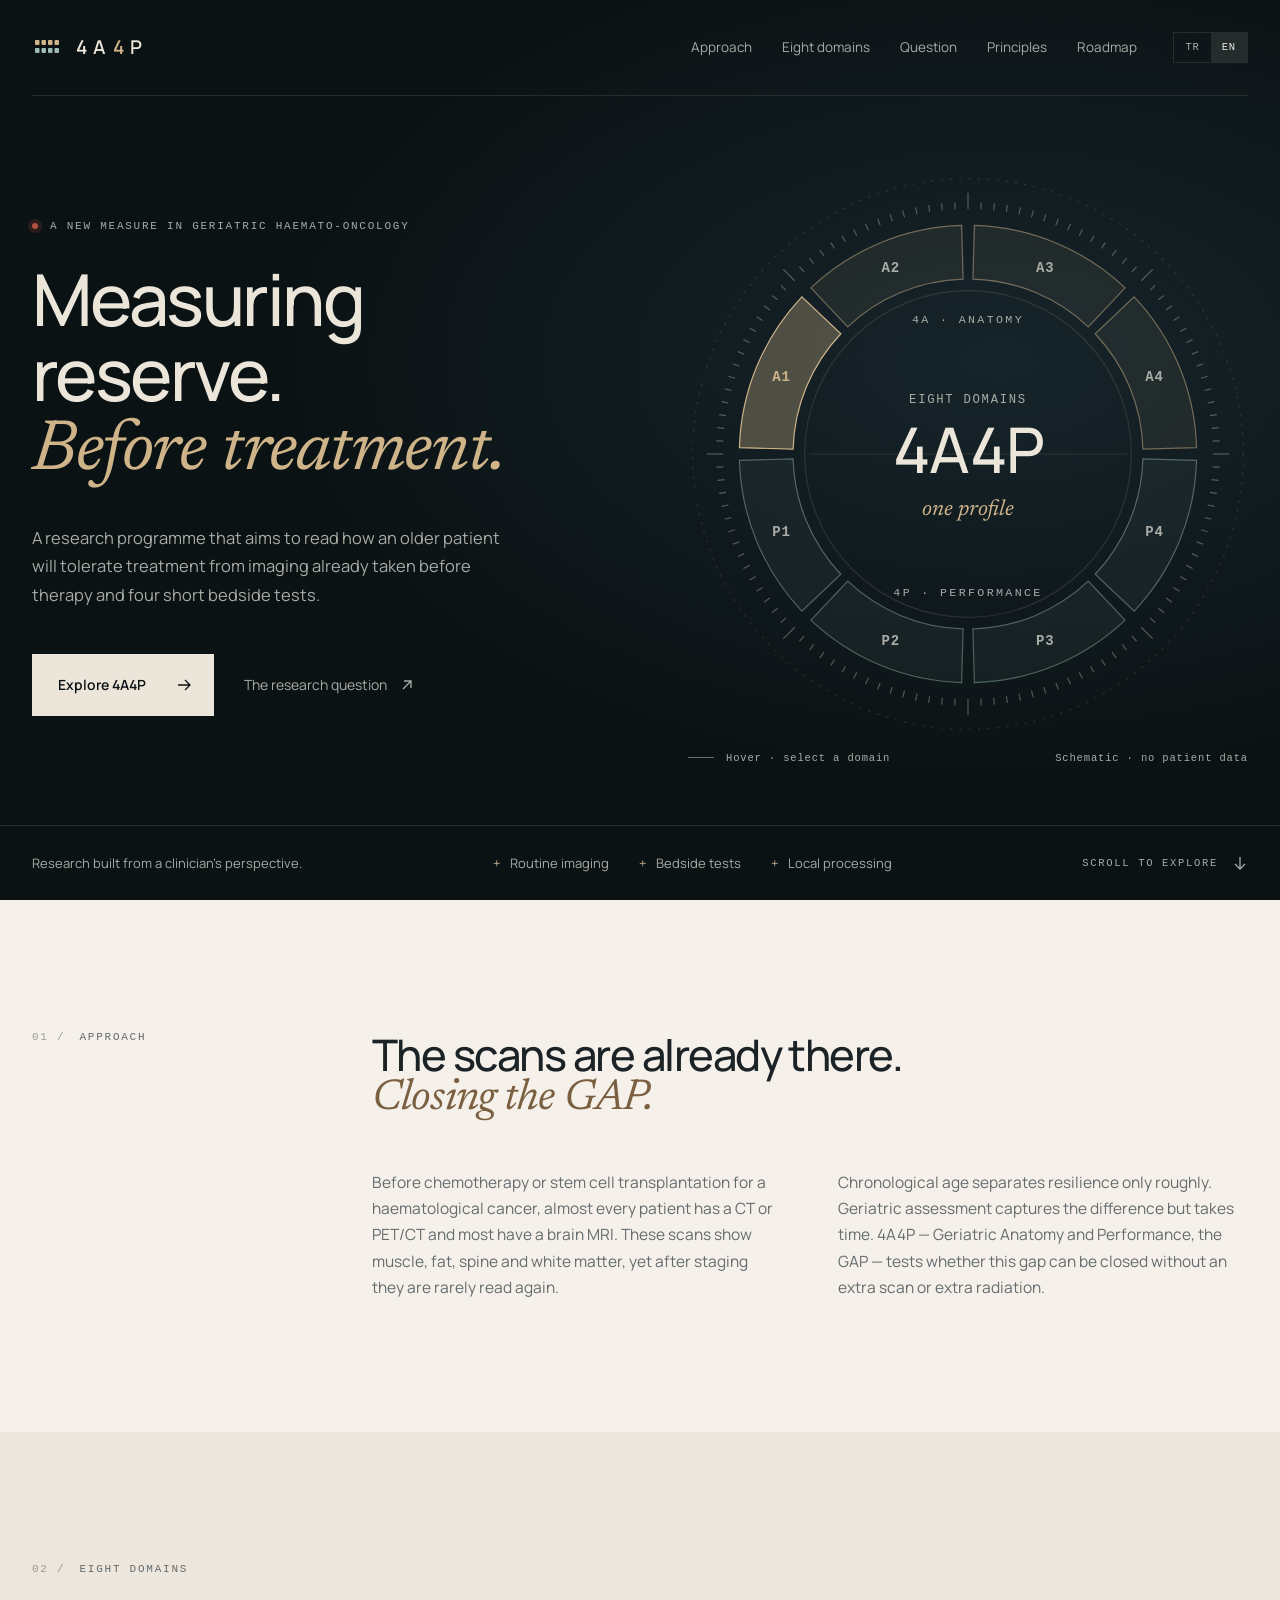
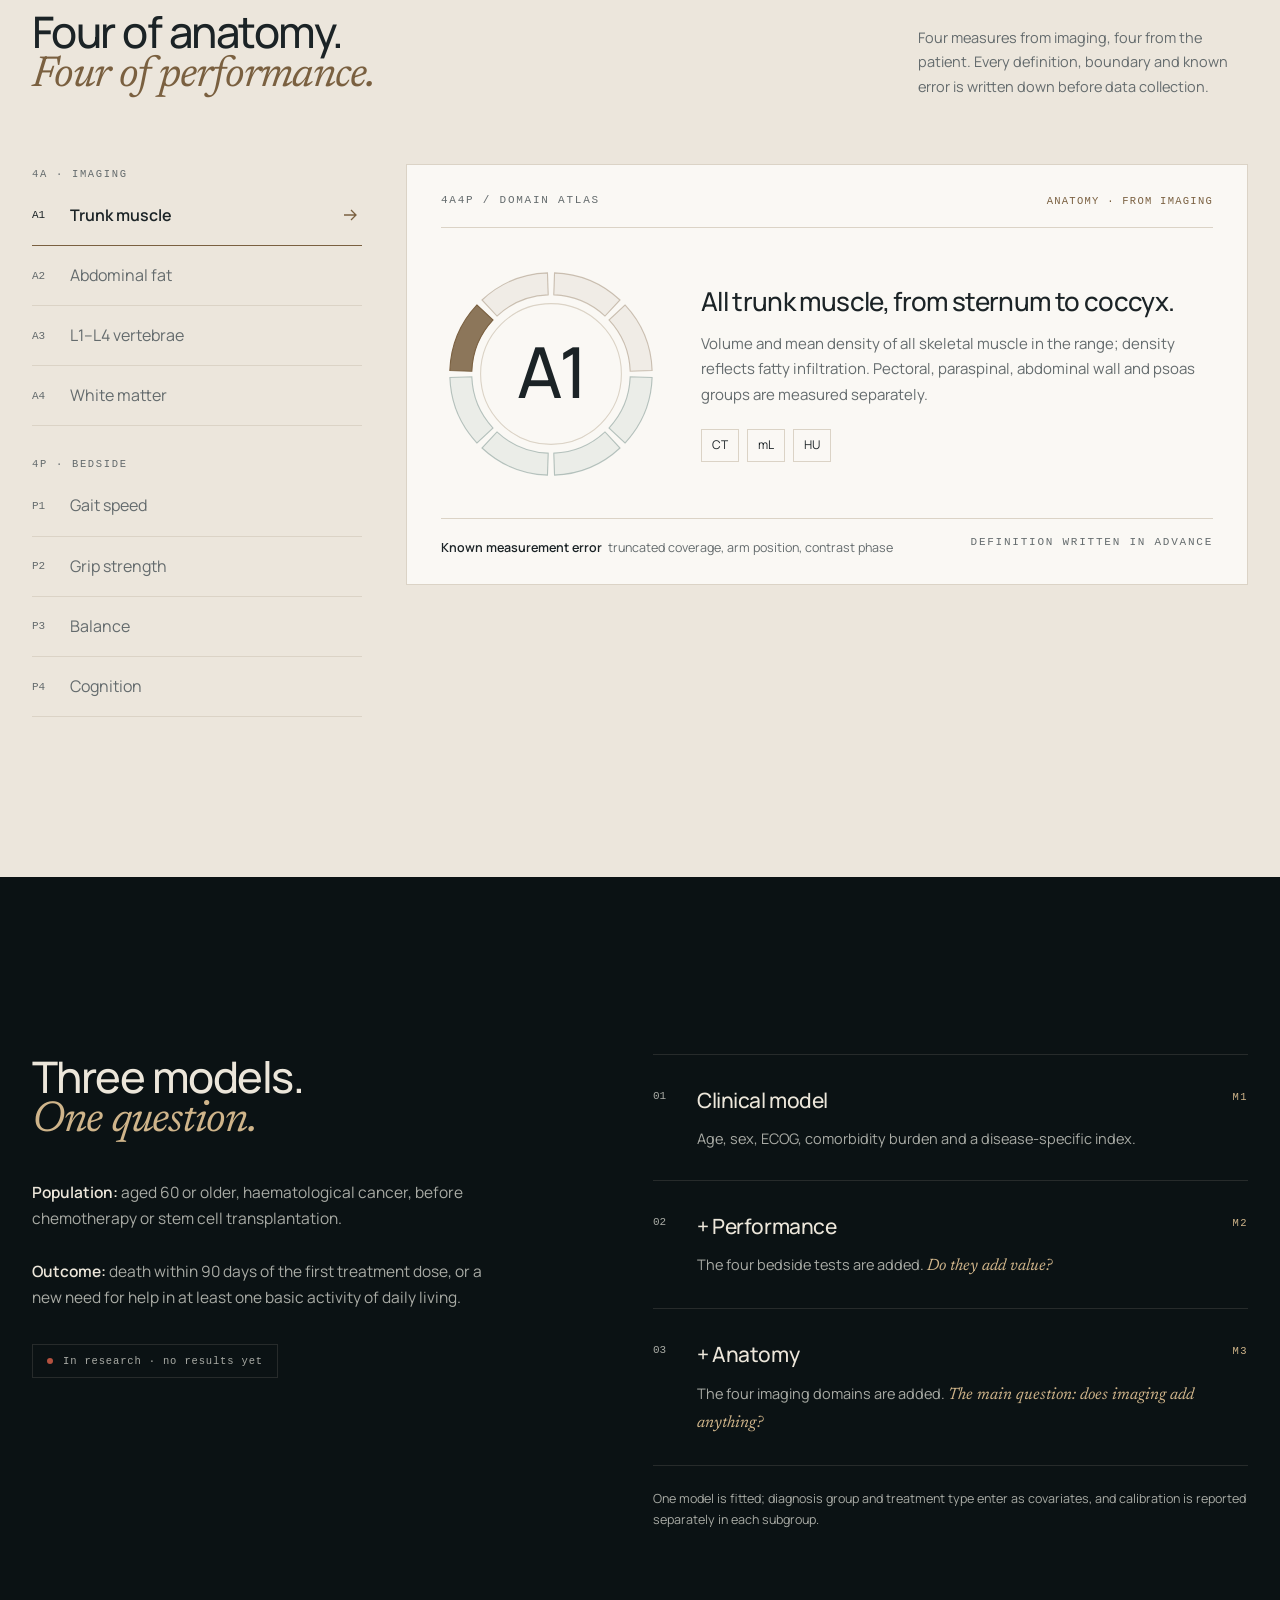
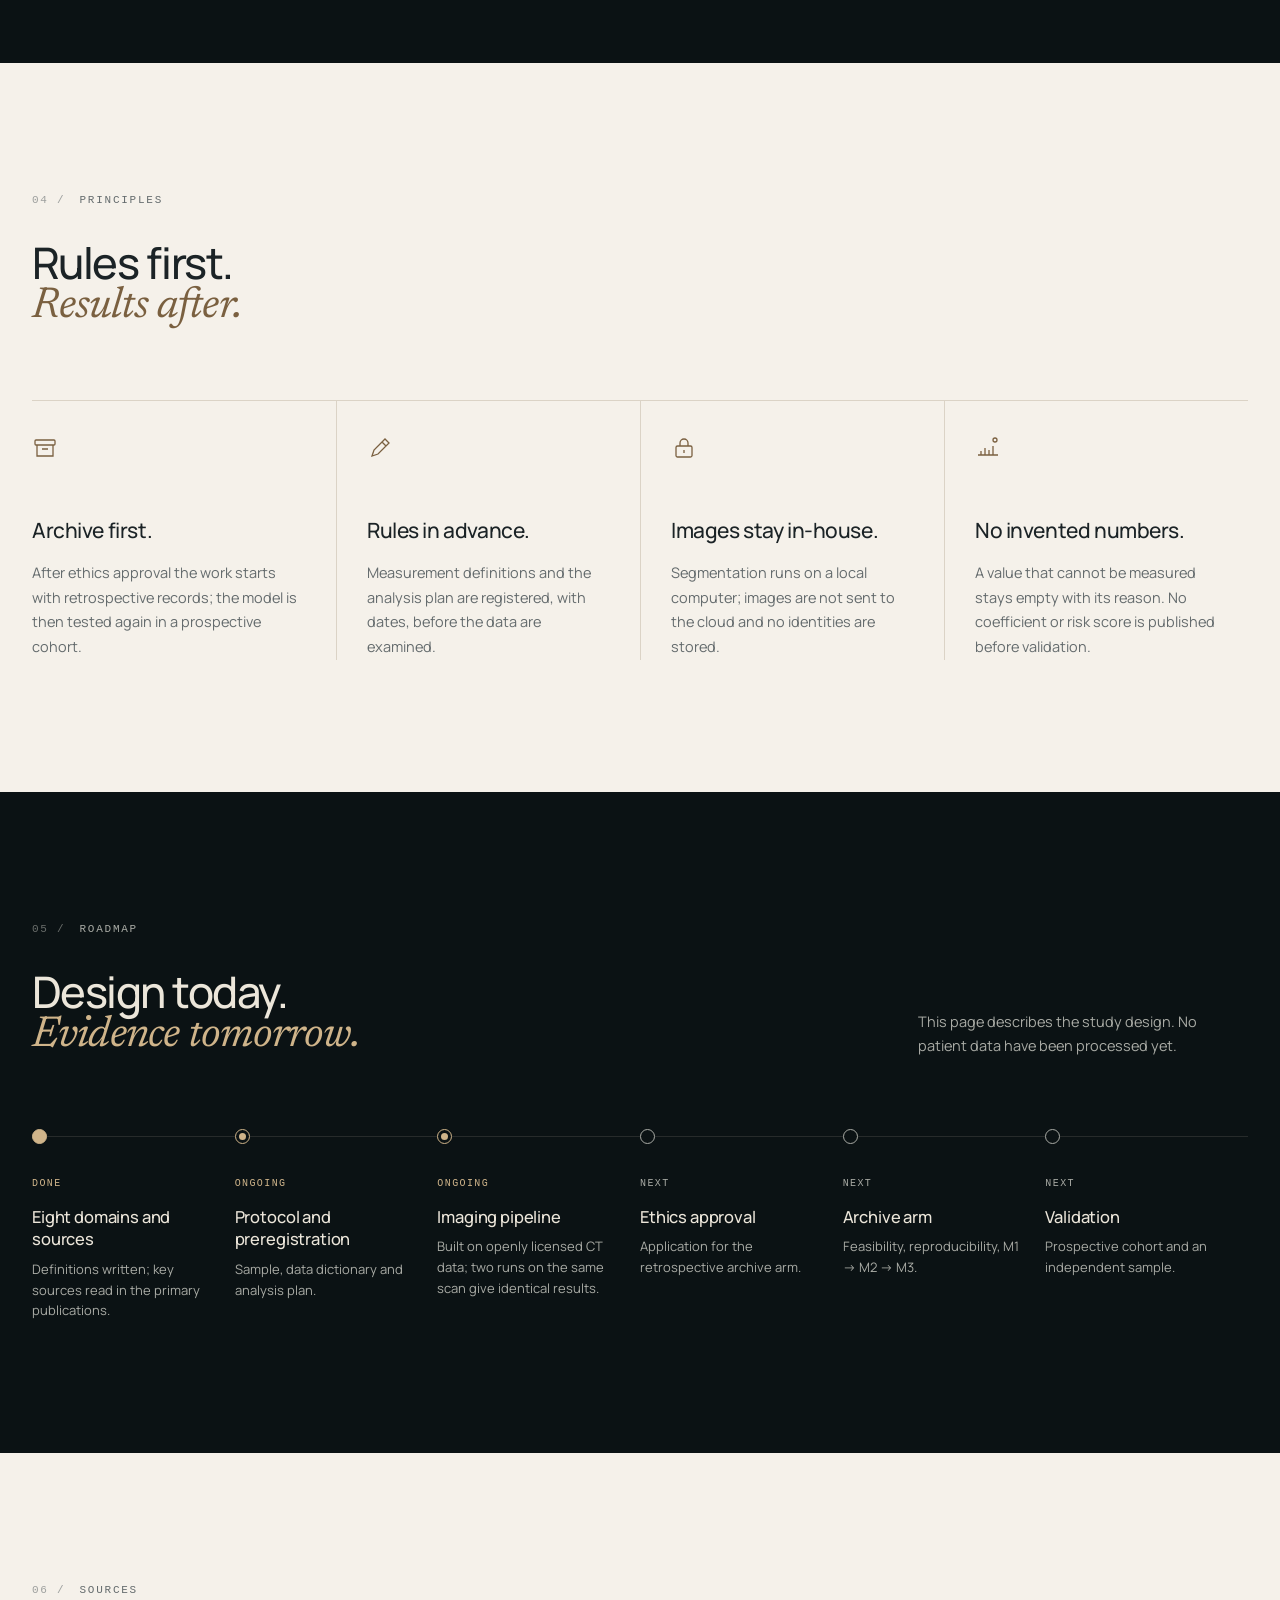
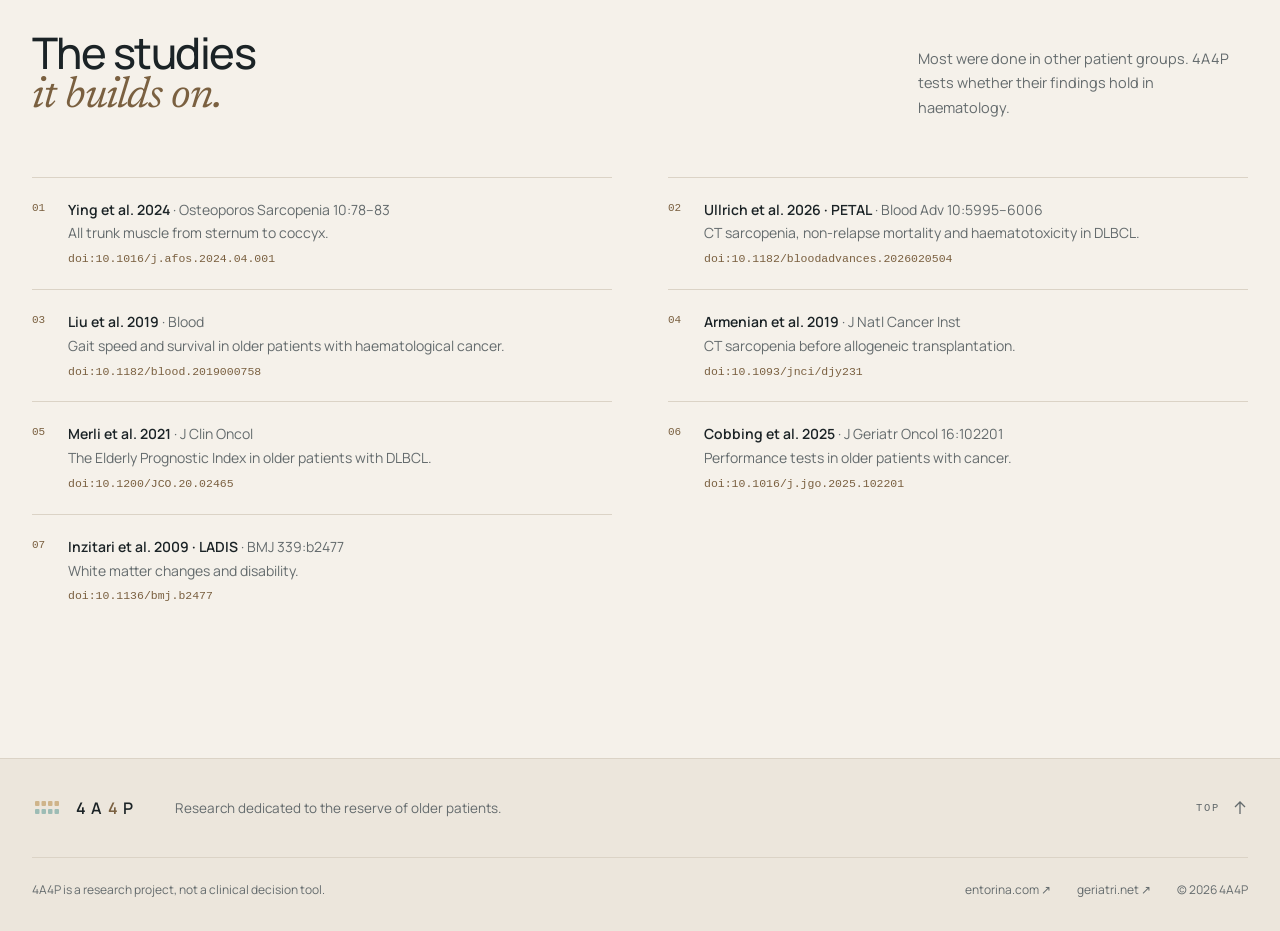
==== en/index.html @ e82888c2 "GAP kelime oyunu (Geriatric Anatomy and Performance) Co-Authored-By: Claude Opus 5.5 <noreply@anthro" ====
<!doctype html>
<html lang="en">
<head>
<meta charset="utf-8">
<meta name="viewport" content="width=device-width, initial-scale=1">
<title>4A4P — Geriatric Anatomy and Performance Score</title>
<meta name="description" content="A research programme on predicting 90-day loss of independence in older patients with haematological cancer from routine pre-treatment imaging and four short bedside tests.">
<meta name="robots" content="noindex, nofollow">
<meta name="theme-color" content="#0b1214">
<link rel="alternate" hreflang="tr" href="https://4a4p.com/">
<link rel="alternate" hreflang="en" href="https://4a4p.com/en/">
<link rel="icon" href="/assets/favicon.svg" type="image/svg+xml">
<link rel="preload" href="/assets/fonts/manrope-variable.woff" as="font" type="font/woff" crossorigin>
<link rel="stylesheet" href="/assets/site.css">
<script>
  document.documentElement.classList.add("js");
  try { var t = localStorage.getItem("4a4p-dil"); if (!t && /^tr/i.test(navigator.language || "")) location.replace("/"); } catch (e) {}
</script>
</head>
<body>
<div class="progress" id="progress"></div>
<header class="top">
  <div class="wrap">
    <a class="brand" href="/en/" aria-label="4A4P"><svg viewBox="0 0 30 30" aria-hidden="true"><rect x="3.0" y="8" width="4.5" height="5" rx="1" fill="var(--gold)"/><rect x="9.5" y="8" width="4.5" height="5" rx="1" fill="var(--gold)"/><rect x="16.0" y="8" width="4.5" height="5" rx="1" fill="var(--gold)"/><rect x="22.5" y="8" width="4.5" height="5" rx="1" fill="var(--gold)"/><rect x="3.0" y="16" width="4.5" height="5" rx="1" fill="var(--sage)"/><rect x="9.5" y="16" width="4.5" height="5" rx="1" fill="var(--sage)"/><rect x="16.0" y="16" width="4.5" height="5" rx="1" fill="var(--sage)"/><rect x="22.5" y="16" width="4.5" height="5" rx="1" fill="var(--sage)"/></svg><span>4A<b>4</b>P</span></a>
    <nav><a href="#yaklasim">Approach</a><a href="#alanlar">Eight domains</a><a href="#soru">Question</a><a href="#ilkeler">Principles</a><a href="#yol">Roadmap</a></nav>
    <div class="lang"><a href="/" data-dil="tr">TR</a><span>EN</span></div>
  </div>
</header>

<section class="hero dark">
  <div class="wrap hero-grid">
    <div>
      <p class="label eyebrow reveal">A new measure in geriatric haemato-oncology</p>
      <h1 class="display reveal" style="--d:120ms">Measuring reserve.<em>Before treatment.</em></h1>
      <p class="lead reveal" style="--d:260ms">A research programme that aims to read how an older patient will tolerate treatment from imaging already taken before therapy and four short bedside tests.</p>
      <div class="cta reveal" style="--d:380ms">
        <a class="btn" href="#alanlar">Explore 4A4P<svg class="arrow" viewBox="0 0 16 16" fill="none" stroke="currentColor" stroke-width="1.3"><path d="M2 8h12M9 3l5 5-5 5"/></svg></a>
        <a class="link" href="#soru">The research question<svg class="arrow" viewBox="0 0 16 16" fill="none" stroke="currentColor" stroke-width="1.3"><path d="M4 12 12 4M5 4h7v7"/></svg></a>
      </div>
    </div>
    <figure class="dial reveal" style="--d:200ms">
      <svg viewBox="0 0 480 480" role="img" aria-label="Eight-domain profile dial (schematic)">
  <circle cx="240" cy="240" r="236" fill="none" stroke="var(--night-line)" stroke-dasharray="2 6"/>
  <g class="ticks" stroke="var(--on-night-2)" stroke-opacity="0.45" stroke-width="1"><line x1="450.0" y1="240.0" x2="464.0" y2="240.0"/><line x1="449.7" y1="251.0" x2="455.7" y2="251.3"/><line x1="448.8" y1="262.0" x2="454.8" y2="262.6"/><line x1="447.4" y1="272.9" x2="453.3" y2="273.8"/><line x1="445.4" y1="283.7" x2="451.3" y2="284.9"/><line x1="442.8" y1="294.4" x2="448.6" y2="295.9"/><line x1="439.7" y1="304.9" x2="445.4" y2="306.7"/><line x1="436.1" y1="315.3" x2="441.7" y2="317.4"/><line x1="431.8" y1="325.4" x2="437.3" y2="327.9"/><line x1="427.1" y1="335.3" x2="432.5" y2="338.1"/><line x1="421.9" y1="345.0" x2="427.1" y2="348.0"/><line x1="416.1" y1="354.4" x2="421.2" y2="357.6"/><line x1="409.9" y1="363.4" x2="414.7" y2="367.0"/><line x1="403.2" y1="372.2" x2="407.9" y2="375.9"/><line x1="396.1" y1="380.5" x2="400.5" y2="384.5"/><line x1="388.5" y1="388.5" x2="398.4" y2="398.4"/><line x1="380.5" y1="396.1" x2="384.5" y2="400.5"/><line x1="372.2" y1="403.2" x2="375.9" y2="407.9"/><line x1="363.4" y1="409.9" x2="367.0" y2="414.7"/><line x1="354.4" y1="416.1" x2="357.6" y2="421.2"/><line x1="345.0" y1="421.9" x2="348.0" y2="427.1"/><line x1="335.3" y1="427.1" x2="338.1" y2="432.5"/><line x1="325.4" y1="431.8" x2="327.9" y2="437.3"/><line x1="315.3" y1="436.1" x2="317.4" y2="441.7"/><line x1="304.9" y1="439.7" x2="306.7" y2="445.4"/><line x1="294.4" y1="442.8" x2="295.9" y2="448.6"/><line x1="283.7" y1="445.4" x2="284.9" y2="451.3"/><line x1="272.9" y1="447.4" x2="273.8" y2="453.3"/><line x1="262.0" y1="448.8" x2="262.6" y2="454.8"/><line x1="251.0" y1="449.7" x2="251.3" y2="455.7"/><line x1="240.0" y1="450.0" x2="240.0" y2="464.0"/><line x1="229.0" y1="449.7" x2="228.7" y2="455.7"/><line x1="218.0" y1="448.8" x2="217.4" y2="454.8"/><line x1="207.1" y1="447.4" x2="206.2" y2="453.3"/><line x1="196.3" y1="445.4" x2="195.1" y2="451.3"/><line x1="185.6" y1="442.8" x2="184.1" y2="448.6"/><line x1="175.1" y1="439.7" x2="173.3" y2="445.4"/><line x1="164.7" y1="436.1" x2="162.6" y2="441.7"/><line x1="154.6" y1="431.8" x2="152.1" y2="437.3"/><line x1="144.7" y1="427.1" x2="141.9" y2="432.5"/><line x1="135.0" y1="421.9" x2="132.0" y2="427.1"/><line x1="125.6" y1="416.1" x2="122.4" y2="421.2"/><line x1="116.6" y1="409.9" x2="113.0" y2="414.7"/><line x1="107.8" y1="403.2" x2="104.1" y2="407.9"/><line x1="99.5" y1="396.1" x2="95.5" y2="400.5"/><line x1="91.5" y1="388.5" x2="81.6" y2="398.4"/><line x1="83.9" y1="380.5" x2="79.5" y2="384.5"/><line x1="76.8" y1="372.2" x2="72.1" y2="375.9"/><line x1="70.1" y1="363.4" x2="65.3" y2="367.0"/><line x1="63.9" y1="354.4" x2="58.8" y2="357.6"/><line x1="58.1" y1="345.0" x2="52.9" y2="348.0"/><line x1="52.9" y1="335.3" x2="47.5" y2="338.1"/><line x1="48.2" y1="325.4" x2="42.7" y2="327.9"/><line x1="43.9" y1="315.3" x2="38.3" y2="317.4"/><line x1="40.3" y1="304.9" x2="34.6" y2="306.7"/><line x1="37.2" y1="294.4" x2="31.4" y2="295.9"/><line x1="34.6" y1="283.7" x2="28.7" y2="284.9"/><line x1="32.6" y1="272.9" x2="26.7" y2="273.8"/><line x1="31.2" y1="262.0" x2="25.2" y2="262.6"/><line x1="30.3" y1="251.0" x2="24.3" y2="251.3"/><line x1="30.0" y1="240.0" x2="16.0" y2="240.0"/><line x1="30.3" y1="229.0" x2="24.3" y2="228.7"/><line x1="31.2" y1="218.0" x2="25.2" y2="217.4"/><line x1="32.6" y1="207.1" x2="26.7" y2="206.2"/><line x1="34.6" y1="196.3" x2="28.7" y2="195.1"/><line x1="37.2" y1="185.6" x2="31.4" y2="184.1"/><line x1="40.3" y1="175.1" x2="34.6" y2="173.3"/><line x1="43.9" y1="164.7" x2="38.3" y2="162.6"/><line x1="48.2" y1="154.6" x2="42.7" y2="152.1"/><line x1="52.9" y1="144.7" x2="47.5" y2="141.9"/><line x1="58.1" y1="135.0" x2="52.9" y2="132.0"/><line x1="63.9" y1="125.6" x2="58.8" y2="122.4"/><line x1="70.1" y1="116.6" x2="65.3" y2="113.0"/><line x1="76.8" y1="107.8" x2="72.1" y2="104.1"/><line x1="83.9" y1="99.5" x2="79.5" y2="95.5"/><line x1="91.5" y1="91.5" x2="81.6" y2="81.6"/><line x1="99.5" y1="83.9" x2="95.5" y2="79.5"/><line x1="107.8" y1="76.8" x2="104.1" y2="72.1"/><line x1="116.6" y1="70.1" x2="113.0" y2="65.3"/><line x1="125.6" y1="63.9" x2="122.4" y2="58.8"/><line x1="135.0" y1="58.1" x2="132.0" y2="52.9"/><line x1="144.7" y1="52.9" x2="141.9" y2="47.5"/><line x1="154.6" y1="48.2" x2="152.1" y2="42.7"/><line x1="164.7" y1="43.9" x2="162.6" y2="38.3"/><line x1="175.1" y1="40.3" x2="173.3" y2="34.6"/><line x1="185.6" y1="37.2" x2="184.1" y2="31.4"/><line x1="196.3" y1="34.6" x2="195.1" y2="28.7"/><line x1="207.1" y1="32.6" x2="206.2" y2="26.7"/><line x1="218.0" y1="31.2" x2="217.4" y2="25.2"/><line x1="229.0" y1="30.3" x2="228.7" y2="24.3"/><line x1="240.0" y1="30.0" x2="240.0" y2="16.0"/><line x1="251.0" y1="30.3" x2="251.3" y2="24.3"/><line x1="262.0" y1="31.2" x2="262.6" y2="25.2"/><line x1="272.9" y1="32.6" x2="273.8" y2="26.7"/><line x1="283.7" y1="34.6" x2="284.9" y2="28.7"/><line x1="294.4" y1="37.2" x2="295.9" y2="31.4"/><line x1="304.9" y1="40.3" x2="306.7" y2="34.6"/><line x1="315.3" y1="43.9" x2="317.4" y2="38.3"/><line x1="325.4" y1="48.2" x2="327.9" y2="42.7"/><line x1="335.3" y1="52.9" x2="338.1" y2="47.5"/><line x1="345.0" y1="58.1" x2="348.0" y2="52.9"/><line x1="354.4" y1="63.9" x2="357.6" y2="58.8"/><line x1="363.4" y1="70.1" x2="367.0" y2="65.3"/><line x1="372.2" y1="76.8" x2="375.9" y2="72.1"/><line x1="380.5" y1="83.9" x2="384.5" y2="79.5"/><line x1="388.5" y1="91.5" x2="398.4" y2="81.6"/><line x1="396.1" y1="99.5" x2="400.5" y2="95.5"/><line x1="403.2" y1="107.8" x2="407.9" y2="104.1"/><line x1="409.9" y1="116.6" x2="414.7" y2="113.0"/><line x1="416.1" y1="125.6" x2="421.2" y2="122.4"/><line x1="421.9" y1="135.0" x2="427.1" y2="132.0"/><line x1="427.1" y1="144.7" x2="432.5" y2="141.9"/><line x1="431.8" y1="154.6" x2="437.3" y2="152.1"/><line x1="436.1" y1="164.7" x2="441.7" y2="162.6"/><line x1="439.7" y1="175.1" x2="445.4" y2="173.3"/><line x1="442.8" y1="185.6" x2="448.6" y2="184.1"/><line x1="445.4" y1="196.3" x2="451.3" y2="195.1"/><line x1="447.4" y1="207.1" x2="453.3" y2="206.2"/><line x1="448.8" y1="218.0" x2="454.8" y2="217.4"/><line x1="449.7" y1="229.0" x2="455.7" y2="228.7"/></g>
  <circle cx="240" cy="240" r="140" fill="none" stroke="var(--night-line)"/>
  <line x1="104" y1="240" x2="376" y2="240" stroke="var(--night-line)"/>
  <g class="sector a" data-kod="A1" data-ad="Trunk muscle" tabindex="0" role="button" aria-label="A1 Trunk muscle"><path d="M44.08 234.53 A196 196 0 0 1 97.59 105.33 L131.01 136.94 A150 150 0 0 0 90.06 235.81 Z" stroke-width="1"/><text x="80.2" y="177.8" text-anchor="middle">A1</text></g><g class="sector a" data-kod="A2" data-ad="Abdominal fat" tabindex="0" role="button" aria-label="A2 Abdominal fat"><path d="M105.33 97.59 A196 196 0 0 1 234.53 44.08 L235.81 90.06 A150 150 0 0 0 136.94 131.01 Z" stroke-width="1"/><text x="173.8" y="84.2" text-anchor="middle">A2</text></g><g class="sector a" data-kod="A3" data-ad="L1–L4 vertebrae" tabindex="0" role="button" aria-label="A3 L1–L4 vertebrae"><path d="M245.47 44.08 A196 196 0 0 1 374.67 97.59 L343.06 131.01 A150 150 0 0 0 244.19 90.06 Z" stroke-width="1"/><text x="306.2" y="84.2" text-anchor="middle">A3</text></g><g class="sector a" data-kod="A4" data-ad="White matter" tabindex="0" role="button" aria-label="A4 White matter"><path d="M382.41 105.33 A196 196 0 0 1 435.92 234.53 L389.94 235.81 A150 150 0 0 0 348.99 136.94 Z" stroke-width="1"/><text x="399.8" y="177.8" text-anchor="middle">A4</text></g><g class="sector p" data-kod="P1" data-ad="Gait speed" tabindex="0" role="button" aria-label="P1 Gait speed"><path d="M97.59 374.67 A196 196 0 0 1 44.08 245.47 L90.06 244.19 A150 150 0 0 0 131.01 343.06 Z" stroke-width="1"/><text x="80.2" y="310.2" text-anchor="middle">P1</text></g><g class="sector p" data-kod="P2" data-ad="Grip strength" tabindex="0" role="button" aria-label="P2 Grip strength"><path d="M234.53 435.92 A196 196 0 0 1 105.33 382.41 L136.94 348.99 A150 150 0 0 0 235.81 389.94 Z" stroke-width="1"/><text x="173.8" y="403.8" text-anchor="middle">P2</text></g><g class="sector p" data-kod="P3" data-ad="Balance" tabindex="0" role="button" aria-label="P3 Balance"><path d="M374.67 382.41 A196 196 0 0 1 245.47 435.92 L244.19 389.94 A150 150 0 0 0 343.06 348.99 Z" stroke-width="1"/><text x="306.2" y="403.8" text-anchor="middle">P3</text></g><g class="sector p" data-kod="P4" data-ad="Cognition" tabindex="0" role="button" aria-label="P4 Cognition"><path d="M435.92 245.47 A196 196 0 0 1 382.41 374.67 L348.99 343.06 A150 150 0 0 0 389.94 244.19 Z" stroke-width="1"/><text x="399.8" y="310.2" text-anchor="middle">P4</text></g>
  <text class="axis" x="240" y="128" text-anchor="middle">4A · ANATOMY</text>
  <text class="axis" x="240" y="362" text-anchor="middle">4P · PERFORMANCE</text>
  <text class="core-sub" id="core-sub" x="240" y="196" text-anchor="middle">eight domains</text>
  <text class="core-code" id="core-code" x="240" y="256" text-anchor="middle">4A4P</text>
  <text class="core-name" id="core-name" x="240" y="292" text-anchor="middle">one profile</text>
</svg>
      <figcaption class="dial-note"><span><i></i>Hover · select a domain</span><span>Schematic · no patient data</span></figcaption>
    </figure>
  </div>
  <div class="hero-bar"><div class="wrap">
    <span>Research built from a clinician&#x27;s perspective.</span>
    <div class="feats"><span>Routine imaging</span><span>Bedside tests</span><span>Local processing</span></div>
    <a class="down" href="#yaklasim">Scroll to explore<svg class="arrow" viewBox="0 0 16 16" fill="none" stroke="currentColor" stroke-width="1.3"><path d="M8 2v12M3 9l5 5 5-5"/></svg></a>
  </div></div>
</section>

<section class="sec light" id="yaklasim">
  <div class="wrap intro">
    <p class="label reveal"><span class="n">01 /</span>Approach</p>
    <div>
      <h2 class="display reveal">The scans are already there.<em>Closing the GAP.</em></h2>
      <div class="body"><p class="reveal" style="--d:100ms">Before chemotherapy or stem cell transplantation for a haematological cancer, almost every patient has a CT or PET/CT and most have a brain MRI. These scans show muscle, fat, spine and white matter, yet after staging they are rarely read again.</p><p class="reveal" style="--d:200ms">Chronological age separates resilience only roughly. Geriatric assessment captures the difference but takes time. 4A4P — Geriatric Anatomy and Performance, the GAP — tests whether this gap can be closed without an extra scan or extra radiation.</p></div>
    </div>
  </div>
</section>

<section class="sec light alt" id="alanlar">
  <div class="wrap">
    <p class="label reveal"><span class="n">02 /</span>Eight domains</p>
    <div class="head-row">
      <h2 class="display reveal">Four of anatomy.<em>Four of performance.</em></h2>
      <p class="side reveal" style="--d:120ms">Four measures from imaging, four from the patient. Every definition, boundary and known error is written down before data collection.</p>
    </div>
    <div class="atlas reveal">
      <div class="tabs" role="tablist" aria-orientation="vertical">
        <h3>4A · Imaging</h3><ul><li><button class="tab" role="tab" id="tab-A1" aria-controls="pan-A1" aria-selected="true" data-kod="A1"><span class="c">A1</span><span>Trunk muscle</span><svg class="arrow" viewBox="0 0 16 16" fill="none" stroke="currentColor" stroke-width="1.3"><path d="M2 8h12M9 3l5 5-5 5"/></svg></button></li><li><button class="tab" role="tab" id="tab-A2" aria-controls="pan-A2" aria-selected="false" data-kod="A2"><span class="c">A2</span><span>Abdominal fat</span><svg class="arrow" viewBox="0 0 16 16" fill="none" stroke="currentColor" stroke-width="1.3"><path d="M2 8h12M9 3l5 5-5 5"/></svg></button></li><li><button class="tab" role="tab" id="tab-A3" aria-controls="pan-A3" aria-selected="false" data-kod="A3"><span class="c">A3</span><span>L1–L4 vertebrae</span><svg class="arrow" viewBox="0 0 16 16" fill="none" stroke="currentColor" stroke-width="1.3"><path d="M2 8h12M9 3l5 5-5 5"/></svg></button></li><li><button class="tab" role="tab" id="tab-A4" aria-controls="pan-A4" aria-selected="false" data-kod="A4"><span class="c">A4</span><span>White matter</span><svg class="arrow" viewBox="0 0 16 16" fill="none" stroke="currentColor" stroke-width="1.3"><path d="M2 8h12M9 3l5 5-5 5"/></svg></button></li></ul>
        <h3>4P · Bedside</h3><ul><li><button class="tab" role="tab" id="tab-P1" aria-controls="pan-P1" aria-selected="false" data-kod="P1"><span class="c">P1</span><span>Gait speed</span><svg class="arrow" viewBox="0 0 16 16" fill="none" stroke="currentColor" stroke-width="1.3"><path d="M2 8h12M9 3l5 5-5 5"/></svg></button></li><li><button class="tab" role="tab" id="tab-P2" aria-controls="pan-P2" aria-selected="false" data-kod="P2"><span class="c">P2</span><span>Grip strength</span><svg class="arrow" viewBox="0 0 16 16" fill="none" stroke="currentColor" stroke-width="1.3"><path d="M2 8h12M9 3l5 5-5 5"/></svg></button></li><li><button class="tab" role="tab" id="tab-P3" aria-controls="pan-P3" aria-selected="false" data-kod="P3"><span class="c">P3</span><span>Balance</span><svg class="arrow" viewBox="0 0 16 16" fill="none" stroke="currentColor" stroke-width="1.3"><path d="M2 8h12M9 3l5 5-5 5"/></svg></button></li><li><button class="tab" role="tab" id="tab-P4" aria-controls="pan-P4" aria-selected="false" data-kod="P4"><span class="c">P4</span><span>Cognition</span><svg class="arrow" viewBox="0 0 16 16" fill="none" stroke="currentColor" stroke-width="1.3"><path d="M2 8h12M9 3l5 5-5 5"/></svg></button></li></ul>
      </div>
      <div class="panels"><article class="panel" role="tabpanel" id="pan-A1" aria-labelledby="tab-A1" data-kod="A1">
        <div class="panel-top"><span class="label">4A4P / Domain atlas</span><span class="kind a">Anatomy · from imaging</span></div>
        <div class="panel-main"><div class="glyph"><svg viewBox="0 0 200 200" aria-hidden="true"><circle cx="100" cy="100" r="64" fill="none" stroke="var(--line)"/><path d="M8.06 96.79 A92 92 0 0 1 32.72 37.26 L47.34 50.90 A72 72 0 0 0 28.04 97.49 Z" fill="var(--bronze)" fill-opacity="0.85" stroke="var(--bronze)" stroke-opacity="1"/><path d="M37.26 32.72 A92 92 0 0 1 96.79 8.06 L97.49 28.04 A72 72 0 0 0 50.90 47.34 Z" fill="var(--bronze)" fill-opacity="0.08" stroke="var(--bronze)" stroke-opacity="0.35"/><path d="M103.21 8.06 A92 92 0 0 1 162.74 32.72 L149.10 47.34 A72 72 0 0 0 102.51 28.04 Z" fill="var(--bronze)" fill-opacity="0.08" stroke="var(--bronze)" stroke-opacity="0.35"/><path d="M167.28 37.26 A92 92 0 0 1 191.94 96.79 L171.96 97.49 A72 72 0 0 0 152.66 50.90 Z" fill="var(--bronze)" fill-opacity="0.08" stroke="var(--bronze)" stroke-opacity="0.35"/><path d="M32.72 162.74 A92 92 0 0 1 8.06 103.21 L28.04 102.51 A72 72 0 0 0 47.34 149.10 Z" fill="var(--sage-d)" fill-opacity="0.08" stroke="var(--sage-d)" stroke-opacity="0.35"/><path d="M96.79 191.94 A92 92 0 0 1 37.26 167.28 L50.90 152.66 A72 72 0 0 0 97.49 171.96 Z" fill="var(--sage-d)" fill-opacity="0.08" stroke="var(--sage-d)" stroke-opacity="0.35"/><path d="M162.74 167.28 A92 92 0 0 1 103.21 191.94 L102.51 171.96 A72 72 0 0 0 149.10 152.66 Z" fill="var(--sage-d)" fill-opacity="0.08" stroke="var(--sage-d)" stroke-opacity="0.35"/><path d="M191.94 103.21 A92 92 0 0 1 167.28 162.74 L152.66 149.10 A72 72 0 0 0 171.96 102.51 Z" fill="var(--sage-d)" fill-opacity="0.08" stroke="var(--sage-d)" stroke-opacity="0.35"/><text class="big" x="100" y="122" text-anchor="middle">A1</text></svg></div><div>
          <h4>All trunk muscle, from sternum to coccyx.</h4><p>Volume and mean density of all skeletal muscle in the range; density reflects fatty infiltration. Pectoral, paraspinal, abdominal wall and psoas groups are measured separately.</p>
          <div class="chips"><span>CT</span><span>mL</span><span>HU</span></div></div></div>
        <div class="panel-foot"><span><b>Known measurement error</b>truncated coverage, arm position, contrast phase</span><span class="label">Definition written in advance</span></div>
      </article><article class="panel" role="tabpanel" id="pan-A2" aria-labelledby="tab-A2" data-kod="A2">
        <div class="panel-top"><span class="label">4A4P / Domain atlas</span><span class="kind a">Anatomy · from imaging</span></div>
        <div class="panel-main"><div class="glyph"><svg viewBox="0 0 200 200" aria-hidden="true"><circle cx="100" cy="100" r="64" fill="none" stroke="var(--line)"/><path d="M8.06 96.79 A92 92 0 0 1 32.72 37.26 L47.34 50.90 A72 72 0 0 0 28.04 97.49 Z" fill="var(--bronze)" fill-opacity="0.08" stroke="var(--bronze)" stroke-opacity="0.35"/><path d="M37.26 32.72 A92 92 0 0 1 96.79 8.06 L97.49 28.04 A72 72 0 0 0 50.90 47.34 Z" fill="var(--bronze)" fill-opacity="0.85" stroke="var(--bronze)" stroke-opacity="1"/><path d="M103.21 8.06 A92 92 0 0 1 162.74 32.72 L149.10 47.34 A72 72 0 0 0 102.51 28.04 Z" fill="var(--bronze)" fill-opacity="0.08" stroke="var(--bronze)" stroke-opacity="0.35"/><path d="M167.28 37.26 A92 92 0 0 1 191.94 96.79 L171.96 97.49 A72 72 0 0 0 152.66 50.90 Z" fill="var(--bronze)" fill-opacity="0.08" stroke="var(--bronze)" stroke-opacity="0.35"/><path d="M32.72 162.74 A92 92 0 0 1 8.06 103.21 L28.04 102.51 A72 72 0 0 0 47.34 149.10 Z" fill="var(--sage-d)" fill-opacity="0.08" stroke="var(--sage-d)" stroke-opacity="0.35"/><path d="M96.79 191.94 A92 92 0 0 1 37.26 167.28 L50.90 152.66 A72 72 0 0 0 97.49 171.96 Z" fill="var(--sage-d)" fill-opacity="0.08" stroke="var(--sage-d)" stroke-opacity="0.35"/><path d="M162.74 167.28 A92 92 0 0 1 103.21 191.94 L102.51 171.96 A72 72 0 0 0 149.10 152.66 Z" fill="var(--sage-d)" fill-opacity="0.08" stroke="var(--sage-d)" stroke-opacity="0.35"/><path d="M191.94 103.21 A92 92 0 0 1 167.28 162.74 L152.66 149.10 A72 72 0 0 0 171.96 102.51 Z" fill="var(--sage-d)" fill-opacity="0.08" stroke="var(--sage-d)" stroke-opacity="0.35"/><text class="big" x="100" y="122" text-anchor="middle">A2</text></svg></div><div>
          <h4>Subcutaneous and visceral fat, separately.</h4><p>Subcutaneous (SAT) and visceral (VAT) fat volume between the diaphragm dome and the iliac crest. SAT is the primary variable: low fat may signal a poorer course.</p>
          <div class="chips"><span>CT</span><span>mL</span></div></div></div>
        <div class="panel-foot"><span><b>Known measurement error</b>ascites, mesenteric mass, fat outside the field of view</span><span class="label">Definition written in advance</span></div>
      </article><article class="panel" role="tabpanel" id="pan-A3" aria-labelledby="tab-A3" data-kod="A3">
        <div class="panel-top"><span class="label">4A4P / Domain atlas</span><span class="kind a">Anatomy · from imaging</span></div>
        <div class="panel-main"><div class="glyph"><svg viewBox="0 0 200 200" aria-hidden="true"><circle cx="100" cy="100" r="64" fill="none" stroke="var(--line)"/><path d="M8.06 96.79 A92 92 0 0 1 32.72 37.26 L47.34 50.90 A72 72 0 0 0 28.04 97.49 Z" fill="var(--bronze)" fill-opacity="0.08" stroke="var(--bronze)" stroke-opacity="0.35"/><path d="M37.26 32.72 A92 92 0 0 1 96.79 8.06 L97.49 28.04 A72 72 0 0 0 50.90 47.34 Z" fill="var(--bronze)" fill-opacity="0.08" stroke="var(--bronze)" stroke-opacity="0.35"/><path d="M103.21 8.06 A92 92 0 0 1 162.74 32.72 L149.10 47.34 A72 72 0 0 0 102.51 28.04 Z" fill="var(--bronze)" fill-opacity="0.85" stroke="var(--bronze)" stroke-opacity="1"/><path d="M167.28 37.26 A92 92 0 0 1 191.94 96.79 L171.96 97.49 A72 72 0 0 0 152.66 50.90 Z" fill="var(--bronze)" fill-opacity="0.08" stroke="var(--bronze)" stroke-opacity="0.35"/><path d="M32.72 162.74 A92 92 0 0 1 8.06 103.21 L28.04 102.51 A72 72 0 0 0 47.34 149.10 Z" fill="var(--sage-d)" fill-opacity="0.08" stroke="var(--sage-d)" stroke-opacity="0.35"/><path d="M96.79 191.94 A92 92 0 0 1 37.26 167.28 L50.90 152.66 A72 72 0 0 0 97.49 171.96 Z" fill="var(--sage-d)" fill-opacity="0.08" stroke="var(--sage-d)" stroke-opacity="0.35"/><path d="M162.74 167.28 A92 92 0 0 1 103.21 191.94 L102.51 171.96 A72 72 0 0 0 149.10 152.66 Z" fill="var(--sage-d)" fill-opacity="0.08" stroke="var(--sage-d)" stroke-opacity="0.35"/><path d="M191.94 103.21 A92 92 0 0 1 167.28 162.74 L152.66 149.10 A72 72 0 0 0 171.96 102.51 Z" fill="var(--sage-d)" fill-opacity="0.08" stroke="var(--sage-d)" stroke-opacity="0.35"/><text class="big" x="100" y="122" text-anchor="middle">A3</text></svg></div><div>
          <h4>The spine: shape and density.</h4><p>Anterior, middle and posterior height of each vertebral body and L1 trabecular density. A radiologist confirms compression; in myeloma a fracture may be the disease itself, so it is interpreted separately.</p>
          <div class="chips"><span>CT</span><span>mm</span><span>HU</span></div></div></div>
        <div class="panel-foot"><span><b>Known measurement error</b>oblique reformat, degenerative shape, pathological collapse</span><span class="label">Definition written in advance</span></div>
      </article><article class="panel" role="tabpanel" id="pan-A4" aria-labelledby="tab-A4" data-kod="A4">
        <div class="panel-top"><span class="label">4A4P / Domain atlas</span><span class="kind a">Anatomy · from imaging</span></div>
        <div class="panel-main"><div class="glyph"><svg viewBox="0 0 200 200" aria-hidden="true"><circle cx="100" cy="100" r="64" fill="none" stroke="var(--line)"/><path d="M8.06 96.79 A92 92 0 0 1 32.72 37.26 L47.34 50.90 A72 72 0 0 0 28.04 97.49 Z" fill="var(--bronze)" fill-opacity="0.08" stroke="var(--bronze)" stroke-opacity="0.35"/><path d="M37.26 32.72 A92 92 0 0 1 96.79 8.06 L97.49 28.04 A72 72 0 0 0 50.90 47.34 Z" fill="var(--bronze)" fill-opacity="0.08" stroke="var(--bronze)" stroke-opacity="0.35"/><path d="M103.21 8.06 A92 92 0 0 1 162.74 32.72 L149.10 47.34 A72 72 0 0 0 102.51 28.04 Z" fill="var(--bronze)" fill-opacity="0.08" stroke="var(--bronze)" stroke-opacity="0.35"/><path d="M167.28 37.26 A92 92 0 0 1 191.94 96.79 L171.96 97.49 A72 72 0 0 0 152.66 50.90 Z" fill="var(--bronze)" fill-opacity="0.85" stroke="var(--bronze)" stroke-opacity="1"/><path d="M32.72 162.74 A92 92 0 0 1 8.06 103.21 L28.04 102.51 A72 72 0 0 0 47.34 149.10 Z" fill="var(--sage-d)" fill-opacity="0.08" stroke="var(--sage-d)" stroke-opacity="0.35"/><path d="M96.79 191.94 A92 92 0 0 1 37.26 167.28 L50.90 152.66 A72 72 0 0 0 97.49 171.96 Z" fill="var(--sage-d)" fill-opacity="0.08" stroke="var(--sage-d)" stroke-opacity="0.35"/><path d="M162.74 167.28 A92 92 0 0 1 103.21 191.94 L102.51 171.96 A72 72 0 0 0 149.10 152.66 Z" fill="var(--sage-d)" fill-opacity="0.08" stroke="var(--sage-d)" stroke-opacity="0.35"/><path d="M191.94 103.21 A92 92 0 0 1 167.28 162.74 L152.66 149.10 A72 72 0 0 0 171.96 102.51 Z" fill="var(--sage-d)" fill-opacity="0.08" stroke="var(--sage-d)" stroke-opacity="0.35"/><text class="big" x="100" y="122" text-anchor="middle">A4</text></svg></div><div>
          <h4>The silent burden in the brain.</h4><p>Fazekas grade on every MRI; quantitative white matter hyperintensity volume where the scan allows. The two are compared with each other.</p>
          <div class="chips"><span>MRI</span><span>Fazekas 0–3</span><span>mL</span></div></div></div>
        <div class="panel-foot"><span><b>Known measurement error</b>inter-reader agreement, reason the MRI was ordered</span><span class="label">Definition written in advance</span></div>
      </article><article class="panel" role="tabpanel" id="pan-P1" aria-labelledby="tab-P1" data-kod="P1">
        <div class="panel-top"><span class="label">4A4P / Domain atlas</span><span class="kind p">Performance · at the bedside</span></div>
        <div class="panel-main"><div class="glyph"><svg viewBox="0 0 200 200" aria-hidden="true"><circle cx="100" cy="100" r="64" fill="none" stroke="var(--line)"/><path d="M8.06 96.79 A92 92 0 0 1 32.72 37.26 L47.34 50.90 A72 72 0 0 0 28.04 97.49 Z" fill="var(--bronze)" fill-opacity="0.08" stroke="var(--bronze)" stroke-opacity="0.35"/><path d="M37.26 32.72 A92 92 0 0 1 96.79 8.06 L97.49 28.04 A72 72 0 0 0 50.90 47.34 Z" fill="var(--bronze)" fill-opacity="0.08" stroke="var(--bronze)" stroke-opacity="0.35"/><path d="M103.21 8.06 A92 92 0 0 1 162.74 32.72 L149.10 47.34 A72 72 0 0 0 102.51 28.04 Z" fill="var(--bronze)" fill-opacity="0.08" stroke="var(--bronze)" stroke-opacity="0.35"/><path d="M167.28 37.26 A92 92 0 0 1 191.94 96.79 L171.96 97.49 A72 72 0 0 0 152.66 50.90 Z" fill="var(--bronze)" fill-opacity="0.08" stroke="var(--bronze)" stroke-opacity="0.35"/><path d="M32.72 162.74 A92 92 0 0 1 8.06 103.21 L28.04 102.51 A72 72 0 0 0 47.34 149.10 Z" fill="var(--sage-d)" fill-opacity="0.85" stroke="var(--sage-d)" stroke-opacity="1"/><path d="M96.79 191.94 A92 92 0 0 1 37.26 167.28 L50.90 152.66 A72 72 0 0 0 97.49 171.96 Z" fill="var(--sage-d)" fill-opacity="0.08" stroke="var(--sage-d)" stroke-opacity="0.35"/><path d="M162.74 167.28 A92 92 0 0 1 103.21 191.94 L102.51 171.96 A72 72 0 0 0 149.10 152.66 Z" fill="var(--sage-d)" fill-opacity="0.08" stroke="var(--sage-d)" stroke-opacity="0.35"/><path d="M191.94 103.21 A92 92 0 0 1 167.28 162.74 L152.66 149.10 A72 72 0 0 0 171.96 102.51 Z" fill="var(--sage-d)" fill-opacity="0.08" stroke="var(--sage-d)" stroke-opacity="0.35"/><text class="big" x="100" y="122" text-anchor="middle">P1</text></svg></div><div>
          <h4>Four metres, usual pace.</h4><p>The bedside measure with the strongest evidence in older patients with haematological cancer. Used as a continuous variable.</p>
          <div class="chips"><span>Bedside</span><span>m/s</span></div></div></div>
        <div class="panel-foot"><span><b>Known measurement error</b>start protocol, walking aid</span><span class="label">Definition written in advance</span></div>
      </article><article class="panel" role="tabpanel" id="pan-P2" aria-labelledby="tab-P2" data-kod="P2">
        <div class="panel-top"><span class="label">4A4P / Domain atlas</span><span class="kind p">Performance · at the bedside</span></div>
        <div class="panel-main"><div class="glyph"><svg viewBox="0 0 200 200" aria-hidden="true"><circle cx="100" cy="100" r="64" fill="none" stroke="var(--line)"/><path d="M8.06 96.79 A92 92 0 0 1 32.72 37.26 L47.34 50.90 A72 72 0 0 0 28.04 97.49 Z" fill="var(--bronze)" fill-opacity="0.08" stroke="var(--bronze)" stroke-opacity="0.35"/><path d="M37.26 32.72 A92 92 0 0 1 96.79 8.06 L97.49 28.04 A72 72 0 0 0 50.90 47.34 Z" fill="var(--bronze)" fill-opacity="0.08" stroke="var(--bronze)" stroke-opacity="0.35"/><path d="M103.21 8.06 A92 92 0 0 1 162.74 32.72 L149.10 47.34 A72 72 0 0 0 102.51 28.04 Z" fill="var(--bronze)" fill-opacity="0.08" stroke="var(--bronze)" stroke-opacity="0.35"/><path d="M167.28 37.26 A92 92 0 0 1 191.94 96.79 L171.96 97.49 A72 72 0 0 0 152.66 50.90 Z" fill="var(--bronze)" fill-opacity="0.08" stroke="var(--bronze)" stroke-opacity="0.35"/><path d="M32.72 162.74 A92 92 0 0 1 8.06 103.21 L28.04 102.51 A72 72 0 0 0 47.34 149.10 Z" fill="var(--sage-d)" fill-opacity="0.08" stroke="var(--sage-d)" stroke-opacity="0.35"/><path d="M96.79 191.94 A92 92 0 0 1 37.26 167.28 L50.90 152.66 A72 72 0 0 0 97.49 171.96 Z" fill="var(--sage-d)" fill-opacity="0.85" stroke="var(--sage-d)" stroke-opacity="1"/><path d="M162.74 167.28 A92 92 0 0 1 103.21 191.94 L102.51 171.96 A72 72 0 0 0 149.10 152.66 Z" fill="var(--sage-d)" fill-opacity="0.08" stroke="var(--sage-d)" stroke-opacity="0.35"/><path d="M191.94 103.21 A92 92 0 0 1 167.28 162.74 L152.66 149.10 A72 72 0 0 0 171.96 102.51 Z" fill="var(--sage-d)" fill-opacity="0.08" stroke="var(--sage-d)" stroke-opacity="0.35"/><text class="big" x="100" y="122" text-anchor="middle">P2</text></svg></div><div>
          <h4>Muscle strength, measured in the hand.</h4><p>Best trial on a dynamometer, interpreted by sex. The functional counterpart of the muscle seen on imaging.</p>
          <div class="chips"><span>Dynamometer</span><span>kg</span></div></div></div>
        <div class="panel-foot"><span><b>Known measurement error</b>device and calibration, choice of hand</span><span class="label">Definition written in advance</span></div>
      </article><article class="panel" role="tabpanel" id="pan-P3" aria-labelledby="tab-P3" data-kod="P3">
        <div class="panel-top"><span class="label">4A4P / Domain atlas</span><span class="kind p">Performance · at the bedside</span></div>
        <div class="panel-main"><div class="glyph"><svg viewBox="0 0 200 200" aria-hidden="true"><circle cx="100" cy="100" r="64" fill="none" stroke="var(--line)"/><path d="M8.06 96.79 A92 92 0 0 1 32.72 37.26 L47.34 50.90 A72 72 0 0 0 28.04 97.49 Z" fill="var(--bronze)" fill-opacity="0.08" stroke="var(--bronze)" stroke-opacity="0.35"/><path d="M37.26 32.72 A92 92 0 0 1 96.79 8.06 L97.49 28.04 A72 72 0 0 0 50.90 47.34 Z" fill="var(--bronze)" fill-opacity="0.08" stroke="var(--bronze)" stroke-opacity="0.35"/><path d="M103.21 8.06 A92 92 0 0 1 162.74 32.72 L149.10 47.34 A72 72 0 0 0 102.51 28.04 Z" fill="var(--bronze)" fill-opacity="0.08" stroke="var(--bronze)" stroke-opacity="0.35"/><path d="M167.28 37.26 A92 92 0 0 1 191.94 96.79 L171.96 97.49 A72 72 0 0 0 152.66 50.90 Z" fill="var(--bronze)" fill-opacity="0.08" stroke="var(--bronze)" stroke-opacity="0.35"/><path d="M32.72 162.74 A92 92 0 0 1 8.06 103.21 L28.04 102.51 A72 72 0 0 0 47.34 149.10 Z" fill="var(--sage-d)" fill-opacity="0.08" stroke="var(--sage-d)" stroke-opacity="0.35"/><path d="M96.79 191.94 A92 92 0 0 1 37.26 167.28 L50.90 152.66 A72 72 0 0 0 97.49 171.96 Z" fill="var(--sage-d)" fill-opacity="0.08" stroke="var(--sage-d)" stroke-opacity="0.35"/><path d="M162.74 167.28 A92 92 0 0 1 103.21 191.94 L102.51 171.96 A72 72 0 0 0 149.10 152.66 Z" fill="var(--sage-d)" fill-opacity="0.85" stroke="var(--sage-d)" stroke-opacity="1"/><path d="M191.94 103.21 A92 92 0 0 1 167.28 162.74 L152.66 149.10 A72 72 0 0 0 171.96 102.51 Z" fill="var(--sage-d)" fill-opacity="0.08" stroke="var(--sage-d)" stroke-opacity="0.35"/><text class="big" x="100" y="122" text-anchor="middle">P3</text></svg></div><div>
          <h4>Being able to stand.</h4><p>The full Short Physical Performance Battery is recorded; the balance subscore enters the score and the total is used for exploration.</p>
          <div class="chips"><span>SPPB</span><span>0–4 · 0–12</span></div></div></div>
        <div class="panel-foot"><span><b>Known measurement error</b>ceiling effect, timing</span><span class="label">Definition written in advance</span></div>
      </article><article class="panel" role="tabpanel" id="pan-P4" aria-labelledby="tab-P4" data-kod="P4">
        <div class="panel-top"><span class="label">4A4P / Domain atlas</span><span class="kind p">Performance · at the bedside</span></div>
        <div class="panel-main"><div class="glyph"><svg viewBox="0 0 200 200" aria-hidden="true"><circle cx="100" cy="100" r="64" fill="none" stroke="var(--line)"/><path d="M8.06 96.79 A92 92 0 0 1 32.72 37.26 L47.34 50.90 A72 72 0 0 0 28.04 97.49 Z" fill="var(--bronze)" fill-opacity="0.08" stroke="var(--bronze)" stroke-opacity="0.35"/><path d="M37.26 32.72 A92 92 0 0 1 96.79 8.06 L97.49 28.04 A72 72 0 0 0 50.90 47.34 Z" fill="var(--bronze)" fill-opacity="0.08" stroke="var(--bronze)" stroke-opacity="0.35"/><path d="M103.21 8.06 A92 92 0 0 1 162.74 32.72 L149.10 47.34 A72 72 0 0 0 102.51 28.04 Z" fill="var(--bronze)" fill-opacity="0.08" stroke="var(--bronze)" stroke-opacity="0.35"/><path d="M167.28 37.26 A92 92 0 0 1 191.94 96.79 L171.96 97.49 A72 72 0 0 0 152.66 50.90 Z" fill="var(--bronze)" fill-opacity="0.08" stroke="var(--bronze)" stroke-opacity="0.35"/><path d="M32.72 162.74 A92 92 0 0 1 8.06 103.21 L28.04 102.51 A72 72 0 0 0 47.34 149.10 Z" fill="var(--sage-d)" fill-opacity="0.08" stroke="var(--sage-d)" stroke-opacity="0.35"/><path d="M96.79 191.94 A92 92 0 0 1 37.26 167.28 L50.90 152.66 A72 72 0 0 0 97.49 171.96 Z" fill="var(--sage-d)" fill-opacity="0.08" stroke="var(--sage-d)" stroke-opacity="0.35"/><path d="M162.74 167.28 A92 92 0 0 1 103.21 191.94 L102.51 171.96 A72 72 0 0 0 149.10 152.66 Z" fill="var(--sage-d)" fill-opacity="0.08" stroke="var(--sage-d)" stroke-opacity="0.35"/><path d="M191.94 103.21 A92 92 0 0 1 167.28 162.74 L152.66 149.10 A72 72 0 0 0 171.96 102.51 Z" fill="var(--sage-d)" fill-opacity="0.85" stroke="var(--sage-d)" stroke-opacity="1"/><text class="big" x="100" y="122" text-anchor="middle">P4</text></svg></div><div>
          <h4>Cognitive performance, with education.</h4><p>Mini-Mental State Examination together with education level. The clinical counterpart of the white matter burden.</p>
          <div class="chips"><span>MMSE</span><span>0–30</span></div></div></div>
        <div class="panel-foot"><span><b>Known measurement error</b>education, sensory loss, delirium</span><span class="label">Definition written in advance</span></div>
      </article></div>
    </div>
  </div>
</section>

<section class="sec dark" id="soru">
  <div class="wrap">
    <p class="label reveal"><span class="n">03 /</span>Question</p>
    <div class="question" style="margin-top:34px">
      <div>
        <h2 class="display reveal">Three models.<em>One question.</em></h2>
        <p class="lead reveal" style="--d:120ms"><b>Population:</b> aged 60 or older, haematological cancer, before chemotherapy or stem cell transplantation.<br><br><b>Outcome:</b> death within 90 days of the first treatment dose, or a new need for help in at least one basic activity of daily living.</p>
        <span class="status reveal" style="--d:200ms">In research · no results yet</span>
      </div>
      <div>
        <ol class="models"><li class="reveal" style="--d:0ms"><span class="n">01</span><h3>Clinical model</h3><span class="tag">M1</span><p>Age, sex, ECOG, comorbidity burden and a disease-specific index.</p></li><li class="reveal" style="--d:90ms"><span class="n">02</span><h3>+ Performance</h3><span class="tag">M2</span><p>The four bedside tests are added. <em>Do they add value?</em></p></li><li class="reveal" style="--d:180ms"><span class="n">03</span><h3>+ Anatomy</h3><span class="tag">M3</span><p>The four imaging domains are added. <em>The main question: does imaging add anything?</em></p></li></ol>
        <p class="models-note reveal">One model is fitted; diagnosis group and treatment type enter as covariates, and calibration is reported separately in each subgroup.</p>
      </div>
    </div>
  </div>
</section>

<section class="sec light" id="ilkeler">
  <div class="wrap">
    <p class="label reveal"><span class="n">04 /</span>Principles</p>
    <h2 class="display reveal" style="margin-top:34px">Rules first.<em>Results after.</em></h2>
    <ul class="rules"><li class="reveal" style="--d:0ms"><svg viewBox="0 0 26 26"><rect x="3" y="5" width="20" height="5" rx="1"/><path d="M5 10v11h16V10M10 14h6"/></svg><h3>Archive first.</h3><p>After ethics approval the work starts with retrospective records; the model is then tested again in a prospective cohort.</p></li><li class="reveal" style="--d:90ms"><svg viewBox="0 0 26 26"><path d="M5 21l2-6L18 4l4 4-11 11-6 2zM15 7l4 4"/></svg><h3>Rules in advance.</h3><p>Measurement definitions and the analysis plan are registered, with dates, before the data are examined.</p></li><li class="reveal" style="--d:180ms"><svg viewBox="0 0 26 26"><rect x="5" y="11" width="16" height="11" rx="1.5"/><path d="M9 11V8a4 4 0 0 1 8 0v3M13 15v3"/></svg><h3>Images stay in-house.</h3><p>Segmentation runs on a local computer; images are not sent to the cloud and no identities are stored.</p></li><li class="reveal" style="--d:270ms"><svg viewBox="0 0 26 26"><path d="M3 20h20M6 20v-4M10 20v-7M14 20v-5M18 20v-9"/><circle cx="20" cy="5" r="2"/></svg><h3>No invented numbers.</h3><p>A value that cannot be measured stays empty with its reason. No coefficient or risk score is published before validation.</p></li></ul>
  </div>
</section>

<section class="sec dark" id="yol">
  <div class="wrap">
    <p class="label reveal"><span class="n">05 /</span>Roadmap</p>
    <div class="head-row">
      <h2 class="display reveal">Design today.<em>Evidence tomorrow.</em></h2>
      <p class="side reveal" style="--d:120ms">This page describes the study design. No patient data have been processed yet.</p>
    </div>
    <ol class="road"><li class="ok reveal" style="--d:0ms"><span class="dot"></span><span class="st">Done</span><h3>Eight domains and sources</h3><p>Definitions written; key sources read in the primary publications.</p></li><li class="on reveal" style="--d:70ms"><span class="dot"></span><span class="st">Ongoing</span><h3>Protocol and preregistration</h3><p>Sample, data dictionary and analysis plan.</p></li><li class="on reveal" style="--d:140ms"><span class="dot"></span><span class="st">Ongoing</span><h3>Imaging pipeline</h3><p>Built on openly licensed CT data; two runs on the same scan give identical results.</p></li><li class=" reveal" style="--d:210ms"><span class="dot"></span><span class="st">Next</span><h3>Ethics approval</h3><p>Application for the retrospective archive arm.</p></li><li class=" reveal" style="--d:280ms"><span class="dot"></span><span class="st">Next</span><h3>Archive arm</h3><p>Feasibility, reproducibility, M1 → M2 → M3.</p></li><li class=" reveal" style="--d:350ms"><span class="dot"></span><span class="st">Next</span><h3>Validation</h3><p>Prospective cohort and an independent sample.</p></li></ol>
  </div>
</section>

<section class="sec light" id="kaynaklar">
  <div class="wrap">
    <p class="label reveal"><span class="n">06 /</span>Sources</p>
    <div class="head-row" style="margin-bottom:0">
      <h2 class="display reveal">The studies<em>it builds on.</em></h2>
      <p class="side reveal" style="--d:120ms">Most were done in other patient groups. 4A4P tests whether their findings hold in haematology.</p>
    </div>
    <ol class="refs reveal"><li><div><b>Ying et al. 2024</b> · Osteoporos Sarcopenia 10:78–83<br>All trunk muscle from sternum to coccyx.<br><a href="https://doi.org/10.1016/j.afos.2024.04.001" rel="noopener">doi:10.1016/j.afos.2024.04.001</a></div></li><li><div><b>Ullrich et al. 2026 · PETAL</b> · Blood Adv 10:5995–6006<br>CT sarcopenia, non-relapse mortality and haematotoxicity in DLBCL.<br><a href="https://doi.org/10.1182/bloodadvances.2026020504" rel="noopener">doi:10.1182/bloodadvances.2026020504</a></div></li><li><div><b>Liu et al. 2019</b> · Blood<br>Gait speed and survival in older patients with haematological cancer.<br><a href="https://doi.org/10.1182/blood.2019000758" rel="noopener">doi:10.1182/blood.2019000758</a></div></li><li><div><b>Armenian et al. 2019</b> · J Natl Cancer Inst<br>CT sarcopenia before allogeneic transplantation.<br><a href="https://doi.org/10.1093/jnci/djy231" rel="noopener">doi:10.1093/jnci/djy231</a></div></li><li><div><b>Merli et al. 2021</b> · J Clin Oncol<br>The Elderly Prognostic Index in older patients with DLBCL.<br><a href="https://doi.org/10.1200/JCO.20.02465" rel="noopener">doi:10.1200/JCO.20.02465</a></div></li><li><div><b>Cobbing et al. 2025</b> · J Geriatr Oncol 16:102201<br>Performance tests in older patients with cancer.<br><a href="https://doi.org/10.1016/j.jgo.2025.102201" rel="noopener">doi:10.1016/j.jgo.2025.102201</a></div></li><li><div><b>Inzitari et al. 2009 · LADIS</b> · BMJ 339:b2477<br>White matter changes and disability.<br><a href="https://doi.org/10.1136/bmj.b2477" rel="noopener">doi:10.1136/bmj.b2477</a></div></li></ol>
  </div>
</section>

<footer>
  <div class="wrap">
    <div class="row1">
      <a class="brand" href="/en/" aria-label="4A4P"><svg viewBox="0 0 30 30" aria-hidden="true"><rect x="3.0" y="8" width="4.5" height="5" rx="1" fill="var(--gold)"/><rect x="9.5" y="8" width="4.5" height="5" rx="1" fill="var(--gold)"/><rect x="16.0" y="8" width="4.5" height="5" rx="1" fill="var(--gold)"/><rect x="22.5" y="8" width="4.5" height="5" rx="1" fill="var(--gold)"/><rect x="3.0" y="16" width="4.5" height="5" rx="1" fill="var(--sage)"/><rect x="9.5" y="16" width="4.5" height="5" rx="1" fill="var(--sage)"/><rect x="16.0" y="16" width="4.5" height="5" rx="1" fill="var(--sage)"/><rect x="22.5" y="16" width="4.5" height="5" rx="1" fill="var(--sage)"/></svg><span>4A<b>4</b>P</span></a>
      <p>Research dedicated to the reserve of older patients.</p>
      <a class="up" href="#">Top<svg class="arrow" viewBox="0 0 16 16" fill="none" stroke="currentColor" stroke-width="1.3"><path d="M8 14V2M3 7l5-5 5 5"/></svg></a>
    </div>
    <div class="row2">
      <span>4A4P is a research project, not a clinical decision tool.</span>
      <span class="sp"><a href="https://entorina.com" rel="noopener">entorina.com ↗</a><a href="https://geriatri.net" rel="noopener">geriatri.net ↗</a><span>© 2026 4A4P</span></span>
    </div>
  </div>
</footer>
<script src="/assets/site.js" defer></script>
</body>
</html>
---- assets/site.css ----
/* 4A4P — tanıtım sitesi. Kaynak: tools/build.py üretir; stil burada. */
@font-face {
  font-family: "Manrope4";
  font-style: normal;
  font-weight: 200 800;
  font-display: swap;
  src: url("/assets/fonts/manrope-variable.woff") format("woff");
}
@font-face {
  font-family: "Newsreader4";
  font-style: italic;
  font-weight: 200 800;
  font-display: swap;
  src: url("/assets/fonts/newsreader-italic-latin-ext.woff2") format("woff2");
  unicode-range: U+0100-02BA, U+02BD-02C5, U+02C7-02CC, U+02CE-02D7, U+02DD-02FF, U+1E00-1E9F, U+1EF2-1EFF, U+2020, U+20A0-20AB, U+20AD-20C0, U+2113, U+2C60-2C7F, U+A720-A7FF;
}
@font-face {
  font-family: "Newsreader4";
  font-style: italic;
  font-weight: 200 800;
  font-display: swap;
  src: url("/assets/fonts/newsreader-italic-latin.woff2") format("woff2");
  unicode-range: U+0000-00FF, U+0131, U+0152-0153, U+02BB-02BC, U+02C6, U+02DA, U+02DC, U+0304, U+0308, U+0329, U+2000-206F, U+20AC, U+2122, U+2191, U+2193, U+2212, U+2215, U+FEFF, U+FFFD;
}

:root {
  --night: #0b1214;
  --night-2: #111a1d;
  --night-line: rgba(232, 222, 205, 0.12);
  --paper: #f5f1ea;
  --paper-2: #ece6dc;
  --card: #faf8f4;
  --text: #1b2326;
  --muted: #646b6d;
  --line: #dbd3c6;
  --gold: #cfb48a;         /* koyu zeminde vurgu */
  --bronze: #7a6040;       /* açık zeminde vurgu */
  --garnet: #b4513f;       /* küçük işaret: hematoloji */
  --sage: #9dbcb5;         /* performans alanları */
  --sage-d: #3f6560;
  --on-night: #ece6da;
  --on-night-2: #a9aba5;
  --sans: "Manrope4", "Helvetica Neue", Arial, sans-serif;
  --serif: "Newsreader4", Georgia, serif;
  --mono: "SFMono-Regular", "JetBrains Mono", Menlo, Consolas, monospace;
  --ease: cubic-bezier(0.16, 1, 0.3, 1);
}

* { box-sizing: border-box; }
html { scroll-behavior: smooth; scroll-padding-top: 24px; }
body {
  margin: 0;
  background: var(--paper);
  color: var(--text);
  font: 400 16px/1.7 var(--sans);
  -webkit-font-smoothing: antialiased;
}
a { color: inherit; text-decoration: none; }
p, h1, h2, h3, h4, figure, ul, ol { margin: 0; }
ul, ol { padding: 0; list-style: none; }
button { font: inherit; color: inherit; background: none; border: 0; cursor: pointer; padding: 0; }
:focus-visible { outline: 2px solid var(--gold); outline-offset: 5px; }
::selection { background: #e2cfae; color: var(--night); }
.wrap { width: min(1240px, 100% - 64px); margin: 0 auto; }

/* Okuma çizgisi */
.progress { position: fixed; top: 0; left: 0; height: 2px; width: 100%; transform-origin: 0 50%; transform: scaleX(0);
  background: linear-gradient(90deg, var(--garnet), var(--gold)); z-index: 20; pointer-events: none; }

/* Başlıklar: düz + italik serif ikinci satır */
.display { font-weight: 500; letter-spacing: -0.035em; line-height: 1.04; }
.display em { display: block; font-family: var(--serif); font-style: italic; font-weight: 400; letter-spacing: -0.02em; }
.dark .display em { color: var(--gold); }
.light .display em { color: var(--bronze); }
.label { font: 11px/1 var(--mono); letter-spacing: 0.16em; text-transform: uppercase; }
.label .n { opacity: 0.6; margin-right: 14px; }

/* Üst bar */
.top { position: absolute; inset: 0 0 auto; z-index: 10; color: var(--on-night); }
.top .wrap { display: flex; align-items: center; height: 96px; border-bottom: 1px solid var(--night-line); }
.brand { display: flex; align-items: center; gap: 14px; }
.brand svg { width: 30px; height: 30px; }
.brand span { font-weight: 600; font-size: 19px; letter-spacing: 0.32em; }
.brand span b { color: var(--gold); font-weight: 600; }
.top nav { margin-left: auto; display: flex; gap: 30px; font-size: 13.5px; color: var(--on-night-2); }
.top nav a { position: relative; transition: color .3s; }
.top nav a::after { content: ""; position: absolute; left: 0; right: 0; bottom: -6px; height: 1px; background: var(--gold); transform: scaleX(0); transform-origin: left; transition: transform .45s var(--ease); }
.top nav a:hover { color: var(--on-night); }
.top nav a:hover::after { transform: scaleX(1); }
.lang { display: flex; margin-left: 36px; border: 1px solid var(--night-line); }
.lang a, .lang span { font: 10.5px/1 var(--mono); letter-spacing: 0.08em; padding: 9px 11px; }
.lang span { background: rgba(236, 230, 218, 0.1); color: var(--on-night); }
.lang a { color: var(--on-night-2); }
.lang a:hover { color: var(--on-night); }

/* Açılış */
.hero { overflow: hidden; background: radial-gradient(1200px 700px at 78% 40%, #16242a 0%, var(--night) 60%); color: var(--on-night); padding-top: 96px; min-height: 100vh; display: flex; flex-direction: column; }
.hero-grid { flex: 1; display: grid; grid-template-columns: 1fr 1.05fr; gap: 48px; align-items: center; padding: 56px 0 40px; }
.eyebrow { color: var(--on-night-2); display: flex; align-items: center; gap: 12px; margin-bottom: 30px; }
.eyebrow::before { content: ""; width: 6px; height: 6px; border-radius: 50%; background: var(--garnet); box-shadow: 0 0 0 4px rgba(180, 81, 63, 0.18); }
.hero h1 { font-size: clamp(46px, 5.6vw, 84px); }
.hero h1 em { margin-top: 4px; }
.hero .lead { margin-top: 34px; max-width: 30em; color: var(--on-night-2); font-size: 16.5px; line-height: 1.75; }
.cta { display: flex; align-items: center; gap: 30px; margin-top: 44px; flex-wrap: wrap; }
.btn { display: inline-flex; align-items: center; gap: 30px; padding: 19px 22px 19px 26px; background: var(--on-night); color: var(--night); font-size: 14px; font-weight: 600; transition: background .3s, gap .4s var(--ease); }
.btn:hover { background: #fff; gap: 38px; }
.link { display: inline-flex; align-items: center; gap: 12px; font-size: 14px; color: var(--on-night-2); transition: color .3s; }
.link:hover { color: var(--on-night); }
.arrow { width: 16px; height: 16px; }

/* Kadran */
.dial { position: relative; justify-self: end; width: min(560px, 100%); }
.dial svg { width: 100%; height: auto; display: block; overflow: visible; }
.dial .ticks { transform-origin: 240px 240px; animation: spin 140s linear infinite; }
@keyframes spin { to { transform: rotate(360deg); } }
.sector { cursor: pointer; }
.sector path { transition: fill .45s var(--ease), fill-opacity .45s var(--ease), stroke-opacity .45s; }
.sector.a path { fill: var(--gold); fill-opacity: 0.08; stroke: var(--gold); stroke-opacity: 0.5; }
.sector.p path { fill: var(--sage); fill-opacity: 0.06; stroke: var(--sage); stroke-opacity: 0.45; }
.sector:hover path, .sector.on path { fill-opacity: 0.32; stroke-opacity: 1; }
.sector text { font: 600 12px var(--mono); letter-spacing: 0.06em; fill: var(--on-night-2); transition: fill .3s; pointer-events: none; }
.sector.a:hover text, .sector.a.on text { fill: var(--gold); }
.sector.p:hover text, .sector.p.on text { fill: var(--sage); }
.dial .core-code { font: 500 54px var(--sans); letter-spacing: -0.03em; fill: var(--on-night); }
.dial .core-name { font: italic 400 19px var(--serif); fill: var(--gold); }
.dial .core-sub { font: 10.5px var(--mono); letter-spacing: 0.14em; fill: var(--on-night-2); text-transform: uppercase; }
.dial .axis { font: 10px var(--mono); letter-spacing: 0.2em; fill: var(--on-night-2); }
.dial-note { display: flex; justify-content: space-between; margin-top: 18px; color: var(--on-night-2); font: 10.5px var(--mono); letter-spacing: 0.08em; }
.dial-note i { font-style: normal; display: inline-block; width: 26px; height: 1px; background: var(--on-night-2); vertical-align: middle; margin-right: 12px; opacity: .6; }

.hero-bar { border-top: 1px solid var(--night-line); }
.hero-bar .wrap { display: flex; align-items: center; gap: 28px; height: 74px; font-size: 13px; color: var(--on-night-2); }
.hero-bar .feats { display: flex; gap: 30px; margin: 0 auto; }
.hero-bar .feats span::before { content: "+"; color: var(--gold); margin-right: 9px; }
.hero-bar .down { font: 10.5px var(--mono); letter-spacing: 0.16em; text-transform: uppercase; display: flex; gap: 14px; align-items: center; }

/* Bölümler */
.sec { padding: 132px 0; }
.sec.dark { background: var(--night); color: var(--on-night); }
.sec.alt { background: var(--paper-2); }
.sec .label { color: var(--muted); }
.sec.dark .label { color: var(--on-night-2); }
.sec h2 { font-size: clamp(34px, 3.4vw, 50px); }
.intro { display: grid; grid-template-columns: 300px 1fr; gap: 40px; }
.intro .body { display: grid; grid-template-columns: 1fr 1fr; gap: 56px; margin-top: 46px; color: var(--muted); font-size: 15.5px; max-width: 880px; }
.head-row { display: flex; justify-content: space-between; align-items: end; gap: 40px; margin: 34px 0 64px; }
.head-row .side { max-width: 330px; color: var(--muted); font-size: 14.5px; }
.dark .head-row .side { color: var(--on-night-2); }

/* Alan atlası */
.atlas { display: grid; grid-template-columns: 330px 1fr; gap: 44px; align-items: start; }
.tabs h3 { font: 10.5px var(--mono); letter-spacing: 0.16em; text-transform: uppercase; color: var(--muted); margin: 0 0 6px; padding-top: 4px; }
.tabs h3 + ul { margin-bottom: 28px; }
.tab { width: 100%; display: grid; grid-template-columns: 38px 1fr 20px; align-items: center; text-align: left; padding: 16px 0; border-bottom: 1px solid var(--line); color: var(--muted); font-size: 16px; transition: color .3s, padding .45s var(--ease); }
.tab .c { font: 11px var(--mono); }
.tab .arrow { opacity: 0; transform: translateX(-6px); transition: opacity .3s, transform .45s var(--ease); }
.tab:hover { color: var(--text); }
.tab[aria-selected="true"] { color: var(--text); font-weight: 600; border-bottom-color: var(--bronze); }
.tab[aria-selected="true"] .arrow { opacity: 1; transform: none; color: var(--bronze); }
.panel { background: var(--card); border: 1px solid var(--line); padding: 30px 34px 26px; }
.panel[hidden] { display: none; }
.panel-top { display: flex; justify-content: space-between; color: var(--muted); padding-bottom: 20px; border-bottom: 1px solid var(--line); }
.panel-main { display: grid; grid-template-columns: 220px 1fr; gap: 40px; padding: 36px 0 34px; align-items: center; }
.glyph { aspect-ratio: 1; display: grid; place-items: center; position: relative; }
.glyph svg { width: 100%; height: auto; }
.glyph .big { font: 500 64px var(--sans); letter-spacing: -0.04em; fill: var(--text); }
.panel h4 { font-size: 26px; font-weight: 500; letter-spacing: -0.025em; line-height: 1.2; margin-bottom: 14px; }
.panel p { color: var(--muted); font-size: 15px; }
.chips { display: flex; gap: 8px; flex-wrap: wrap; margin-top: 22px; }
.chips span { font-size: 12px; border: 1px solid var(--line); padding: 5px 10px; color: var(--text); }
.panel-foot { display: flex; justify-content: space-between; gap: 20px; border-top: 1px solid var(--line); padding-top: 18px; font-size: 12.5px; color: var(--muted); }
.panel-foot .label { white-space: nowrap; }
.panel-foot b { font-weight: 600; color: var(--text); margin-right: 6px; }
.kind { font: 10.5px var(--mono); letter-spacing: .12em; text-transform: uppercase; }
.kind.a { color: var(--bronze); }
.kind.p { color: var(--sage-d); }

/* Soru */
.question { display: grid; grid-template-columns: 1fr 1.1fr; gap: 80px; }
.question .lead { color: var(--on-night-2); font-size: 15.5px; margin-top: 34px; max-width: 30em; }
.question .lead b { color: var(--on-night); font-weight: 600; }
.status { display: inline-flex; align-items: center; gap: 10px; margin-top: 34px; padding: 10px 14px; border: 1px solid var(--night-line); font: 10.5px var(--mono); letter-spacing: 0.08em; color: var(--on-night-2); }
.status::before { content: ""; width: 6px; height: 6px; border-radius: 50%; background: var(--garnet); }
.models li { display: grid; grid-template-columns: 44px 1fr auto; gap: 8px 0; padding: 28px 0; border-top: 1px solid var(--night-line); }
.models li:last-child { border-bottom: 1px solid var(--night-line); }
.models .n { font: 11px var(--mono); color: var(--on-night-2); padding-top: 7px; }
.models h3 { font-size: 21px; font-weight: 500; letter-spacing: -0.02em; }
.models .tag { font: 10.5px var(--mono); letter-spacing: .14em; color: var(--gold); padding-top: 8px; }
.models p { grid-column: 2 / 4; color: var(--on-night-2); font-size: 14.5px; }
.models p em { font-family: var(--serif); font-size: 16.5px; color: var(--gold); }
.models-note { margin-top: 22px; font-size: 12.5px; color: var(--on-night-2); }

/* İlkeler */
.rules { display: grid; grid-template-columns: repeat(4, 1fr); gap: 0; margin-top: 70px; }
.rules li { padding: 34px 30px 0 0; border-top: 1px solid var(--line); }
.rules li + li { padding-left: 30px; border-left: 1px solid var(--line); }
.rules svg { width: 26px; height: 26px; stroke: var(--bronze); fill: none; stroke-width: 1.3; }
.rules h3 { font-size: 21px; font-weight: 500; letter-spacing: -0.02em; margin: 44px 0 12px; }
.rules p { color: var(--muted); font-size: 14.5px; }

/* Yol haritası */
.road { display: grid; grid-template-columns: repeat(6, 1fr); margin-top: 70px; position: relative; }
.road::before { content: ""; position: absolute; left: 0; right: 0; top: 7px; height: 1px; background: var(--night-line); }
.road li { position: relative; padding: 38px 22px 0 0; }
.road .dot { position: absolute; top: 0; left: 0; width: 15px; height: 15px; border-radius: 50%; border: 1px solid var(--on-night-2); background: var(--night); }
.road .ok .dot { background: var(--gold); border-color: var(--gold); }
.road .on .dot { border-color: var(--gold); }
.road .on .dot::after { content: ""; position: absolute; inset: 3px; border-radius: 50%; background: var(--gold); animation: pulse 2.4s ease-in-out infinite; }
@keyframes pulse { 50% { opacity: .25; } }
.road .st { font: 10px var(--mono); letter-spacing: .14em; text-transform: uppercase; color: var(--on-night-2); }
.road .ok .st, .road .on .st { color: var(--gold); }
.road h3 { font-size: 16.5px; font-weight: 500; letter-spacing: -0.01em; line-height: 1.35; margin: 12px 0 8px; color: var(--on-night); }
.road p { font-size: 13px; color: var(--on-night-2); line-height: 1.6; }

/* Kaynaklar */
.refs { display: grid; grid-template-columns: 1fr 1fr; gap: 0 56px; margin-top: 56px; counter-reset: r; }
.refs li { counter-increment: r; display: grid; grid-template-columns: 36px 1fr; padding: 20px 0; border-top: 1px solid var(--line); font-size: 14px; color: var(--muted); }
.refs li::before { content: counter(r, decimal-leading-zero); font: 11px var(--mono); color: var(--bronze); padding-top: 4px; }
.refs b { color: var(--text); font-weight: 600; }
.refs a { display: inline-block; margin-top: 4px; font: 11.5px var(--mono); color: var(--bronze); border-bottom: 1px solid transparent; transition: border-color .3s; }
.refs a:hover { border-color: var(--bronze); }

/* Alt bilgi */
footer { background: var(--paper-2); border-top: 1px solid var(--line); }
footer .row1 { display: flex; align-items: center; gap: 36px; padding: 34px 0; border-bottom: 1px solid var(--line); }
footer .brand span { color: var(--text); font-size: 16px; }
footer .brand span b { color: var(--bronze); }
footer .row1 p { color: var(--muted); font-size: 13.5px; }
footer .up { margin-left: auto; font: 10.5px var(--mono); letter-spacing: .16em; text-transform: uppercase; display: flex; gap: 12px; align-items: center; color: var(--muted); }
footer .row2 { display: flex; gap: 28px; padding: 22px 0 30px; font-size: 12px; color: var(--muted); }
footer .row2 .sp { margin-left: auto; display: flex; gap: 26px; }
footer .row2 a:hover { color: var(--text); }

/* Hareket: yalnız JS gelince ve azaltılmış hareket istenmediyse */
.js .reveal { opacity: 0; translate: 0 26px; transition: opacity .8s var(--ease) var(--d, 0ms), translate .95s var(--ease) var(--d, 0ms); }
.js .reveal.in { opacity: 1; translate: 0 0; }
.js .hero .reveal { transition-duration: 1.1s, 1.2s; }
@media (prefers-reduced-motion: reduce) {
  .js .reveal { opacity: 1; translate: none; transition: none; }
  .dial .ticks, .road .on .dot::after { animation: none; }
  html { scroll-behavior: auto; }
}

/* 14″ ve altı */
@media (max-width: 1100px) {
  .top nav { gap: 22px; }
  .rules { grid-template-columns: 1fr 1fr; gap: 0; }
  .rules li:nth-child(3) { border-left: 0; padding-left: 0; }
  .rules li { padding-bottom: 40px; }
  .road { grid-template-columns: repeat(3, 1fr); row-gap: 50px; }
  .road::before { display: none; }
}
@media (max-width: 900px) {
  .wrap { width: calc(100% - 40px); }
  .top nav { display: none; }
  .lang { margin-left: auto; }
  .top .wrap { height: 76px; }
  .hero { padding-top: 76px; min-height: auto; }
  .hero-grid { grid-template-columns: 1fr; padding: 48px 0 30px; gap: 30px; }
  .dial { justify-self: center; }
  .hero-bar .feats { display: none; }
  .hero-bar .wrap { justify-content: space-between; }
  .sec { padding: 92px 0; }
  .intro, .intro .body, .question, .atlas, .refs { grid-template-columns: minmax(0, 1fr); }
  .panel-foot { flex-direction: column; gap: 10px; }
  .intro .body { gap: 22px; margin-top: 30px; }
  .head-row { flex-direction: column; align-items: start; margin-bottom: 44px; }
  .question { gap: 40px; }
  .panel { padding: 24px 22px 20px; }
  .panel-main { grid-template-columns: 1fr; gap: 18px; padding: 26px 0; }
  .glyph { width: 140px; }
  footer .row1 { flex-wrap: wrap; gap: 14px 30px; }
  footer .row2 { flex-direction: column; gap: 10px; }
  footer .row2 .sp { margin-left: 0; }
}
@media (max-width: 560px) {
  .wrap { width: calc(100% - 32px); }
  .hero h1 { font-size: 44px; }
  .rules, .road { grid-template-columns: 1fr; }
  .rules li, .rules li + li { border-left: 0; padding-left: 0; }
  .brand span { font-size: 16px; letter-spacing: 0.26em; }
  .hero-bar .wrap > span:first-child { display: none; }
}
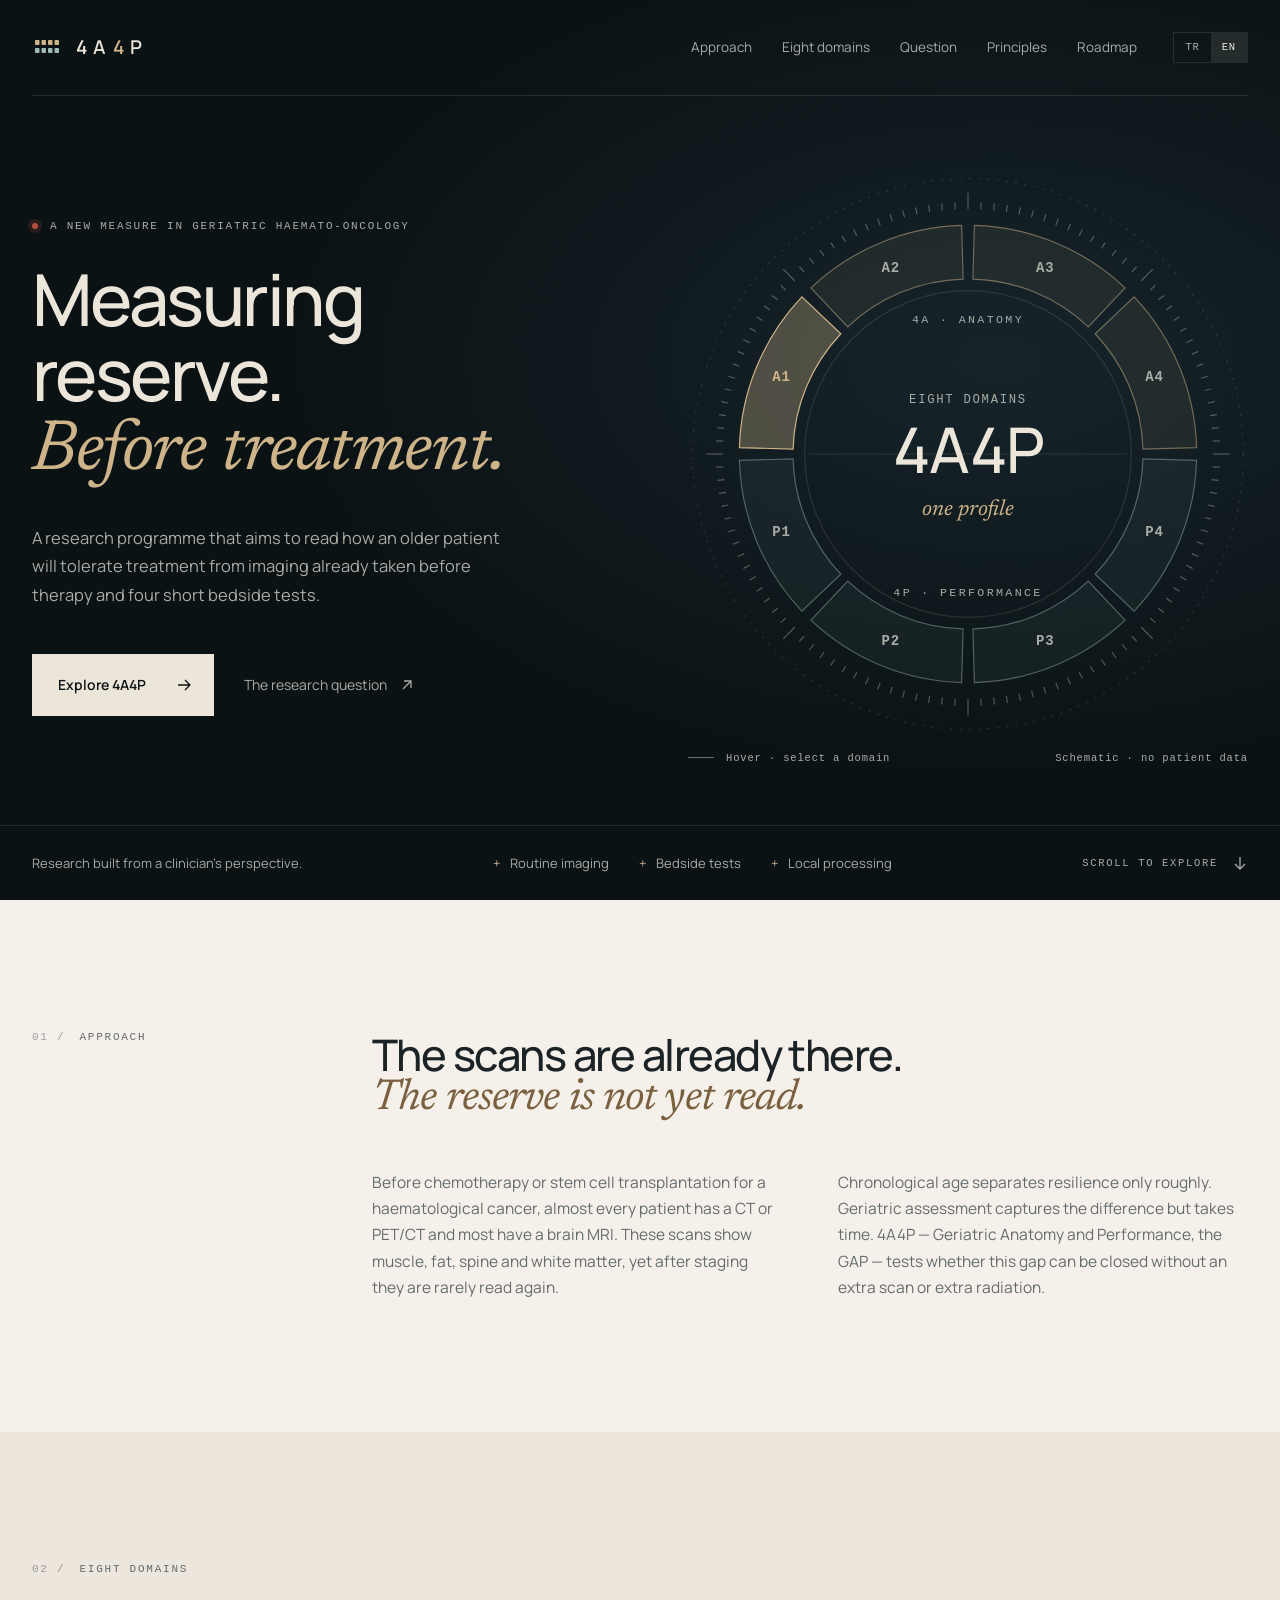
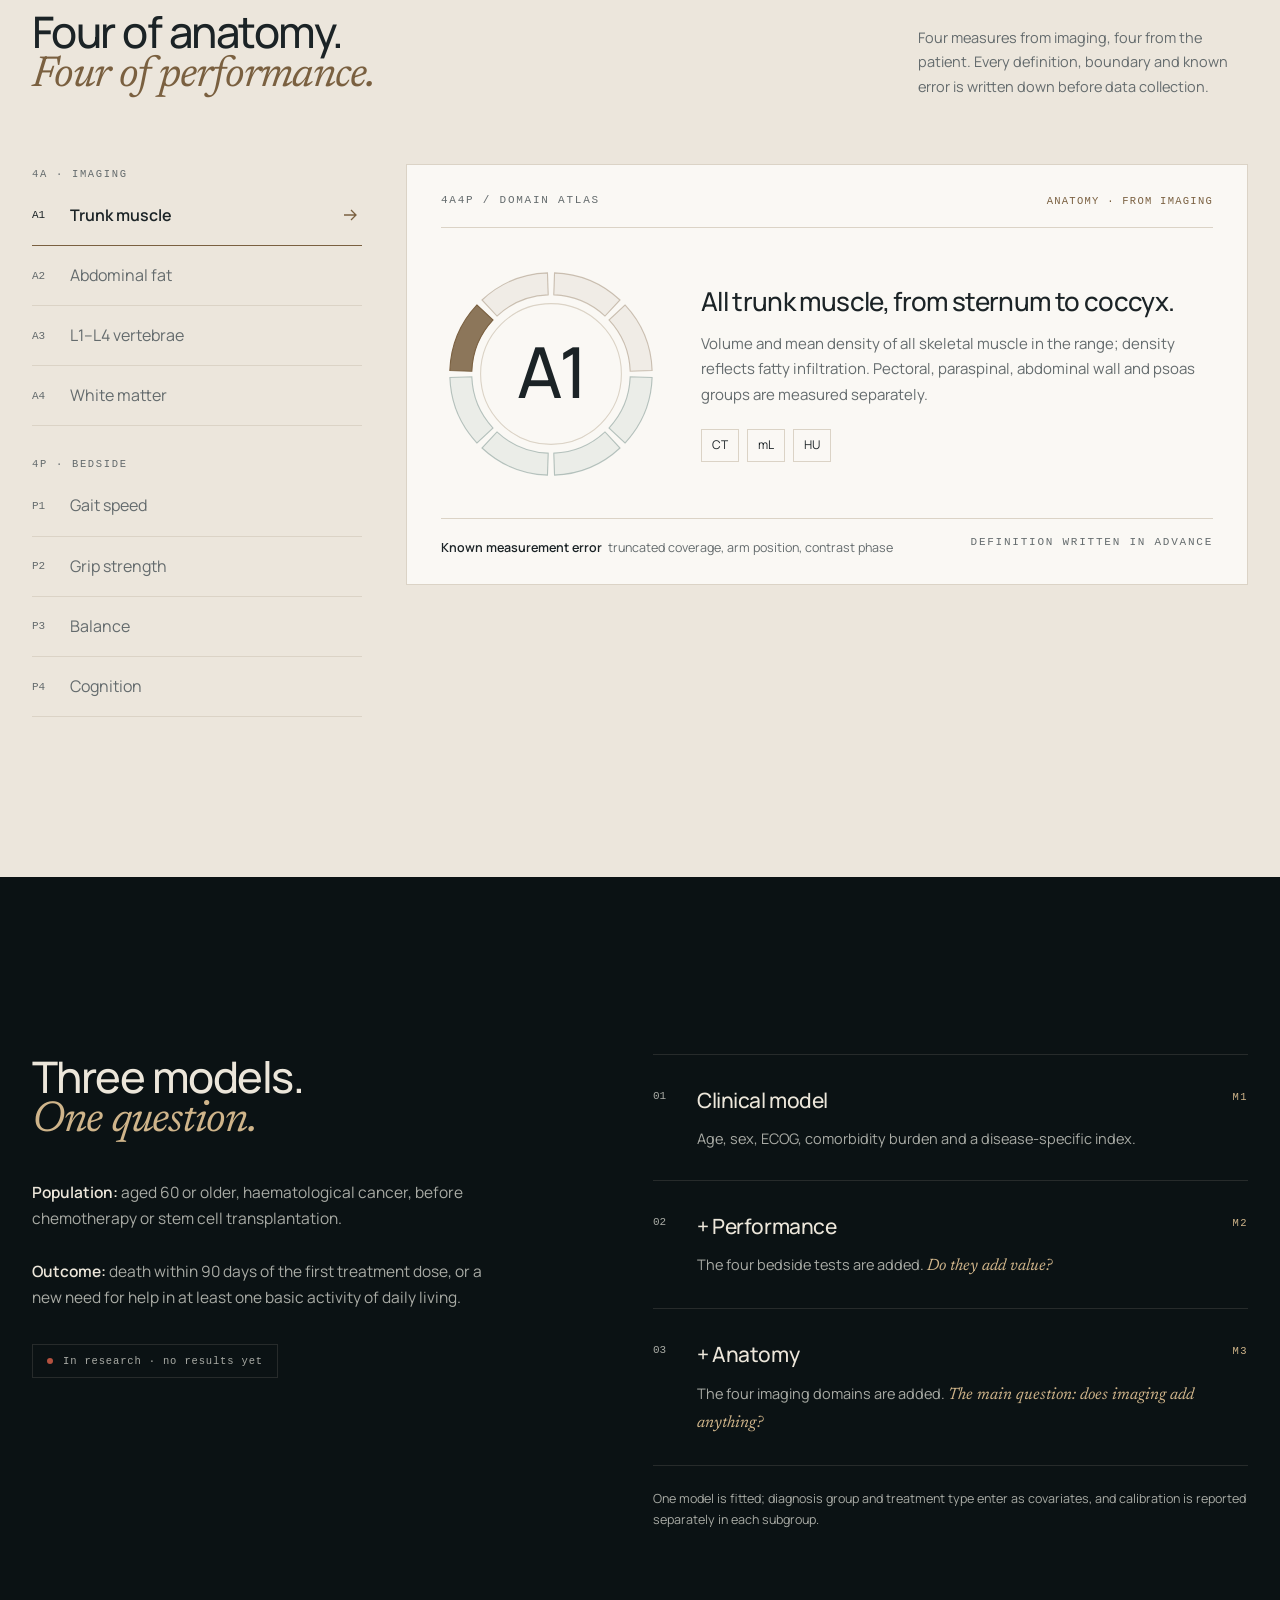
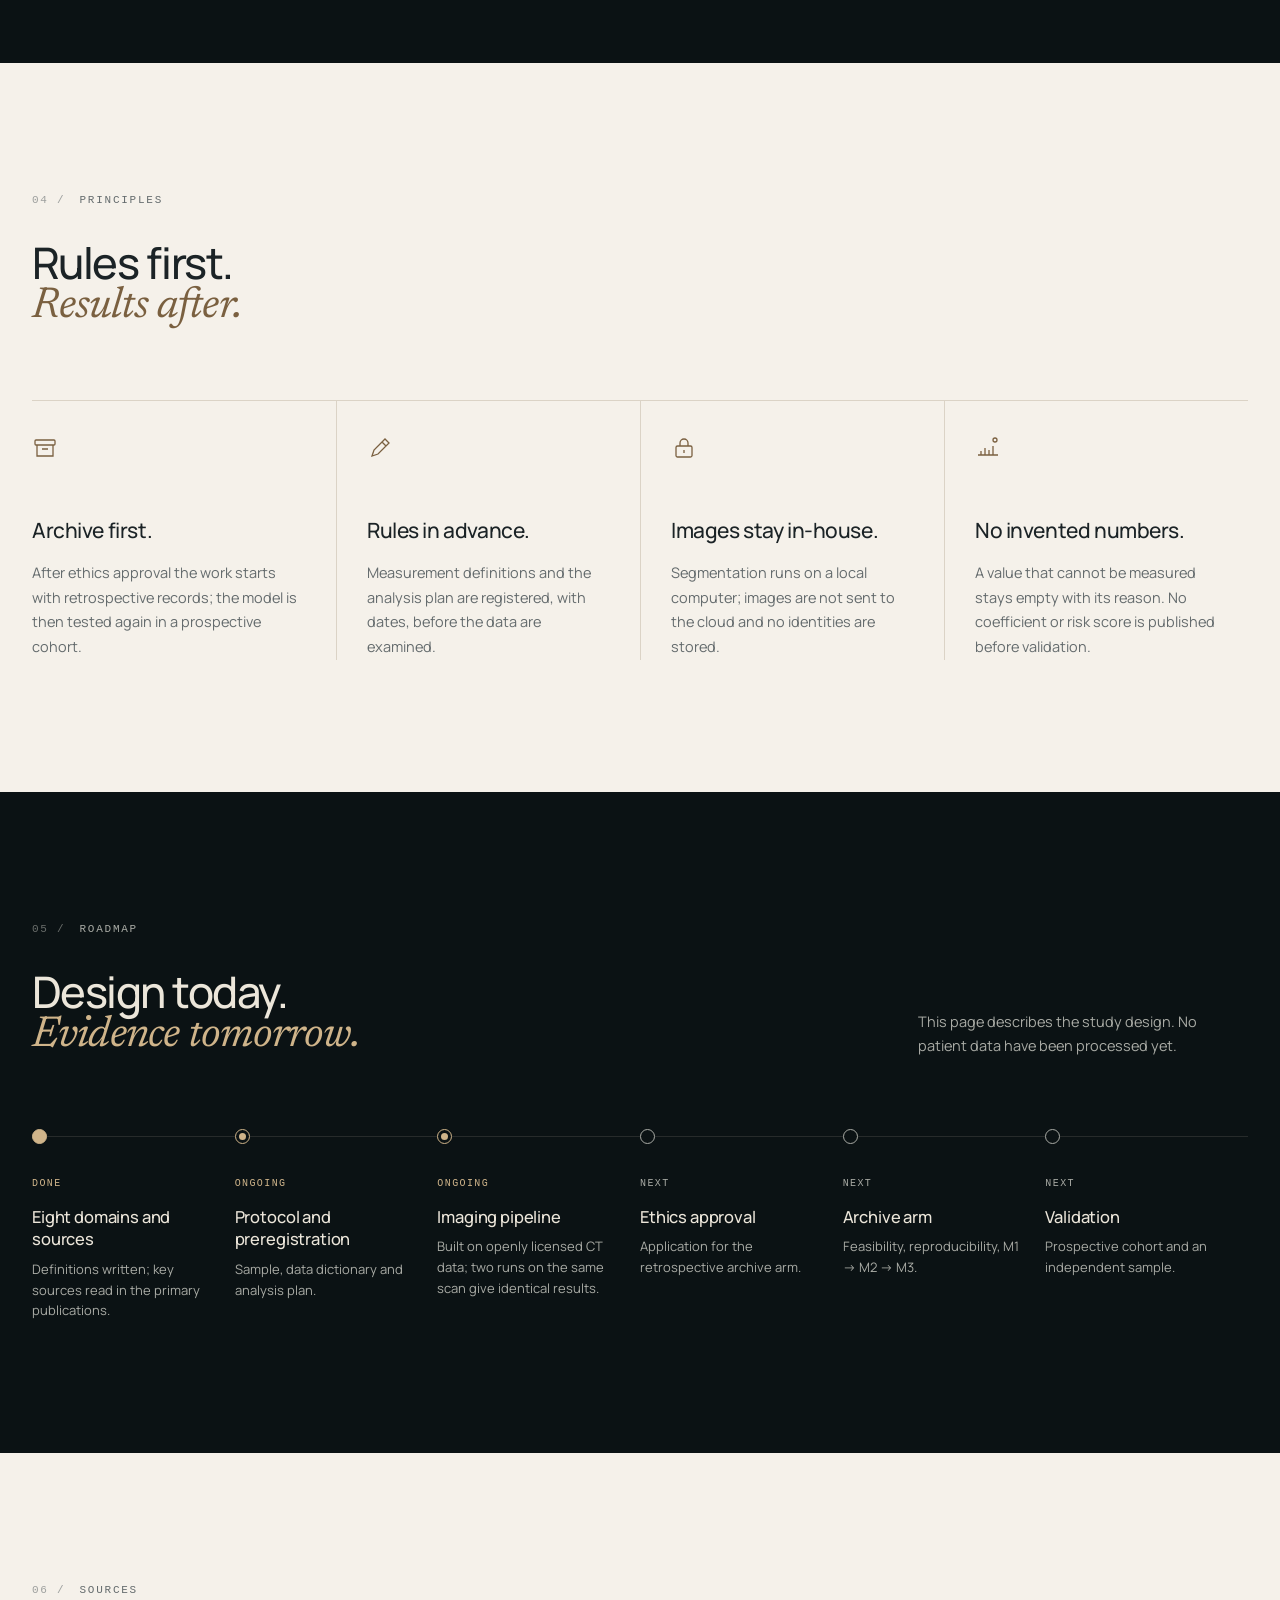
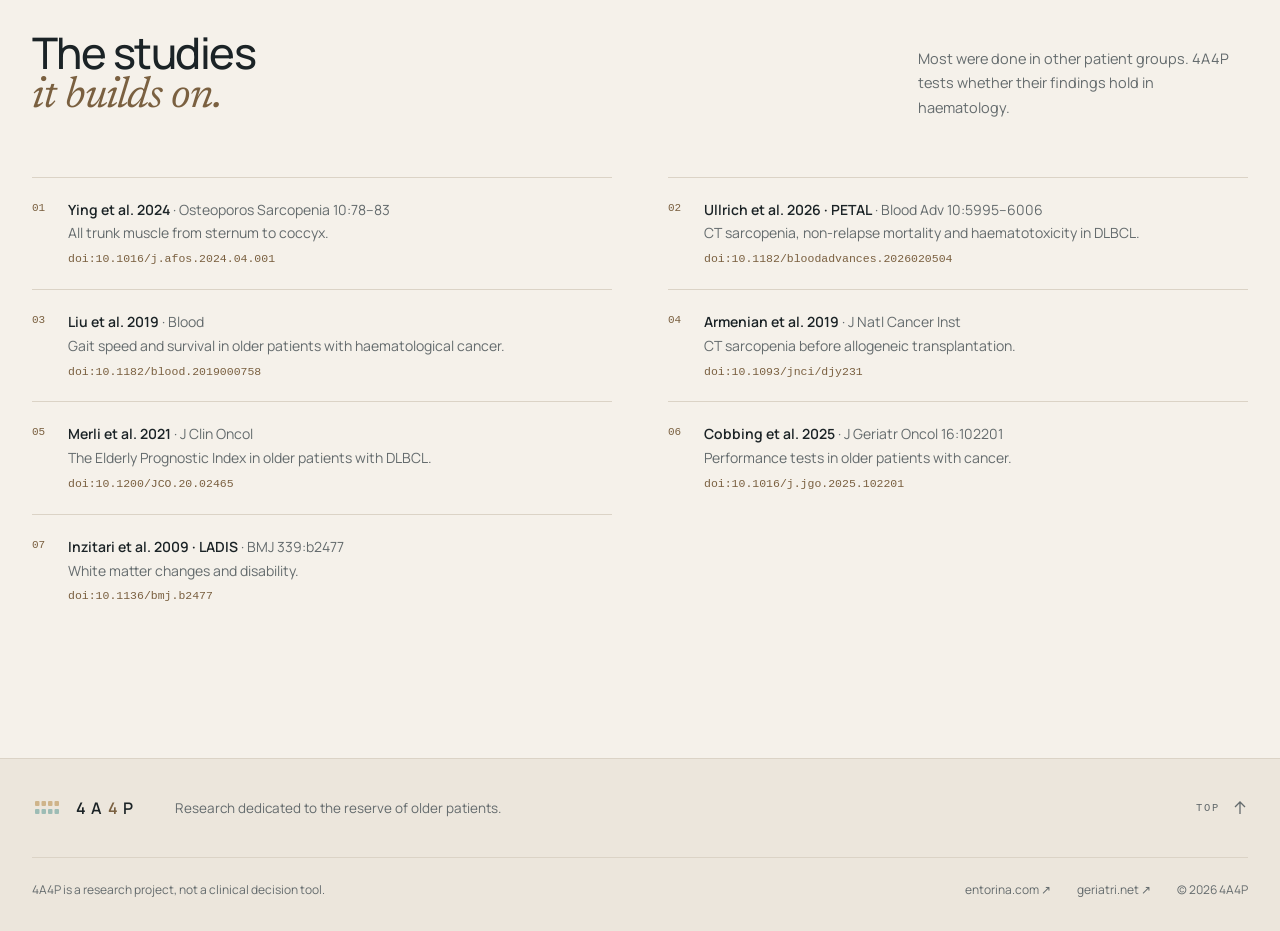
==== commit c46b8fef: "Yaklaşım başlığı eski haline; GAP oyunu yalnız metinde Co-Authored-By: Claude Opus 5.5 <noreply@anth" ====
--- a/en/index.html
+++ b/en/index.html
@@ -65,7 +65,7 @@
   <div class="wrap intro">
     <p class="label reveal"><span class="n">01 /</span>Approach</p>
     <div>
-      <h2 class="display reveal">The scans are already there.<em>Closing the GAP.</em></h2>
+      <h2 class="display reveal">The scans are already there.<em>The reserve is not yet read.</em></h2>
       <div class="body"><p class="reveal" style="--d:100ms">Before chemotherapy or stem cell transplantation for a haematological cancer, almost every patient has a CT or PET/CT and most have a brain MRI. These scans show muscle, fat, spine and white matter, yet after staging they are rarely read again.</p><p class="reveal" style="--d:200ms">Chronological age separates resilience only roughly. Geriatric assessment captures the difference but takes time. 4A4P — Geriatric Anatomy and Performance, the GAP — tests whether this gap can be closed without an extra scan or extra radiation.</p></div>
     </div>
   </div>
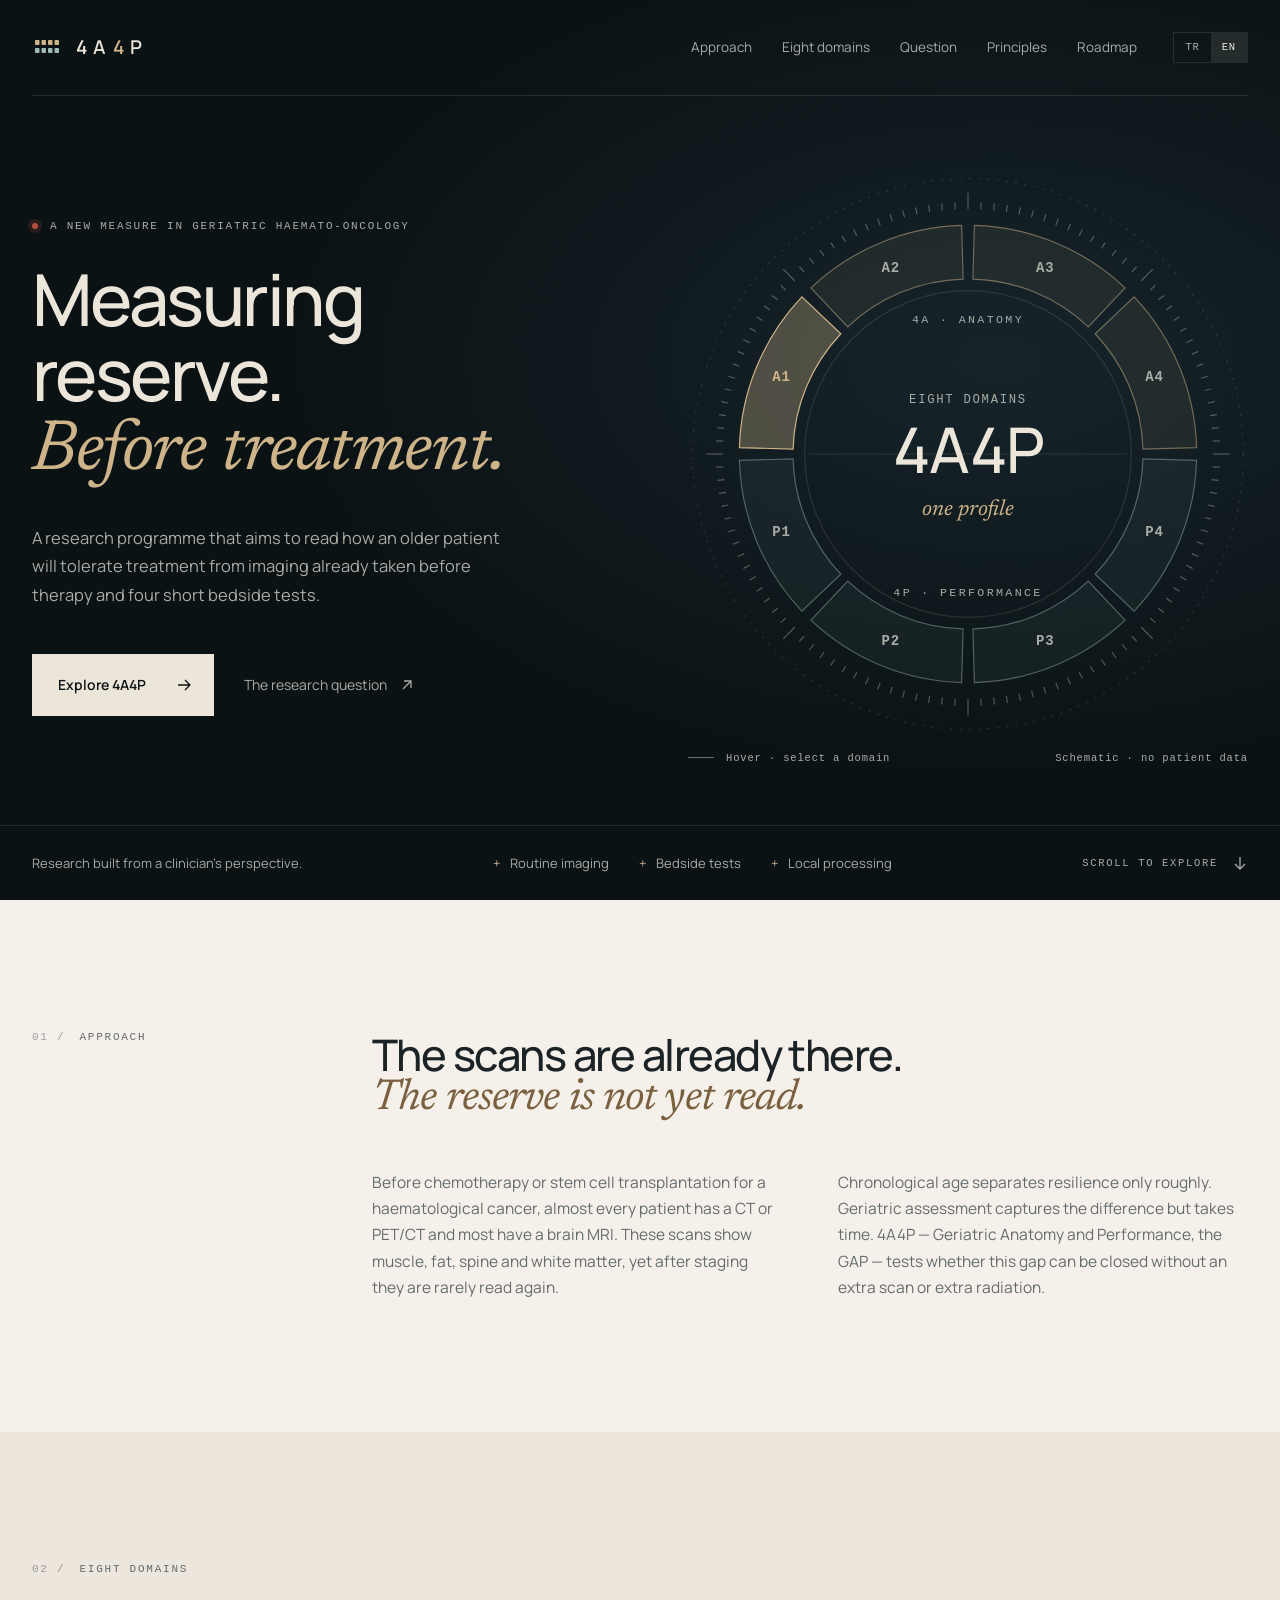
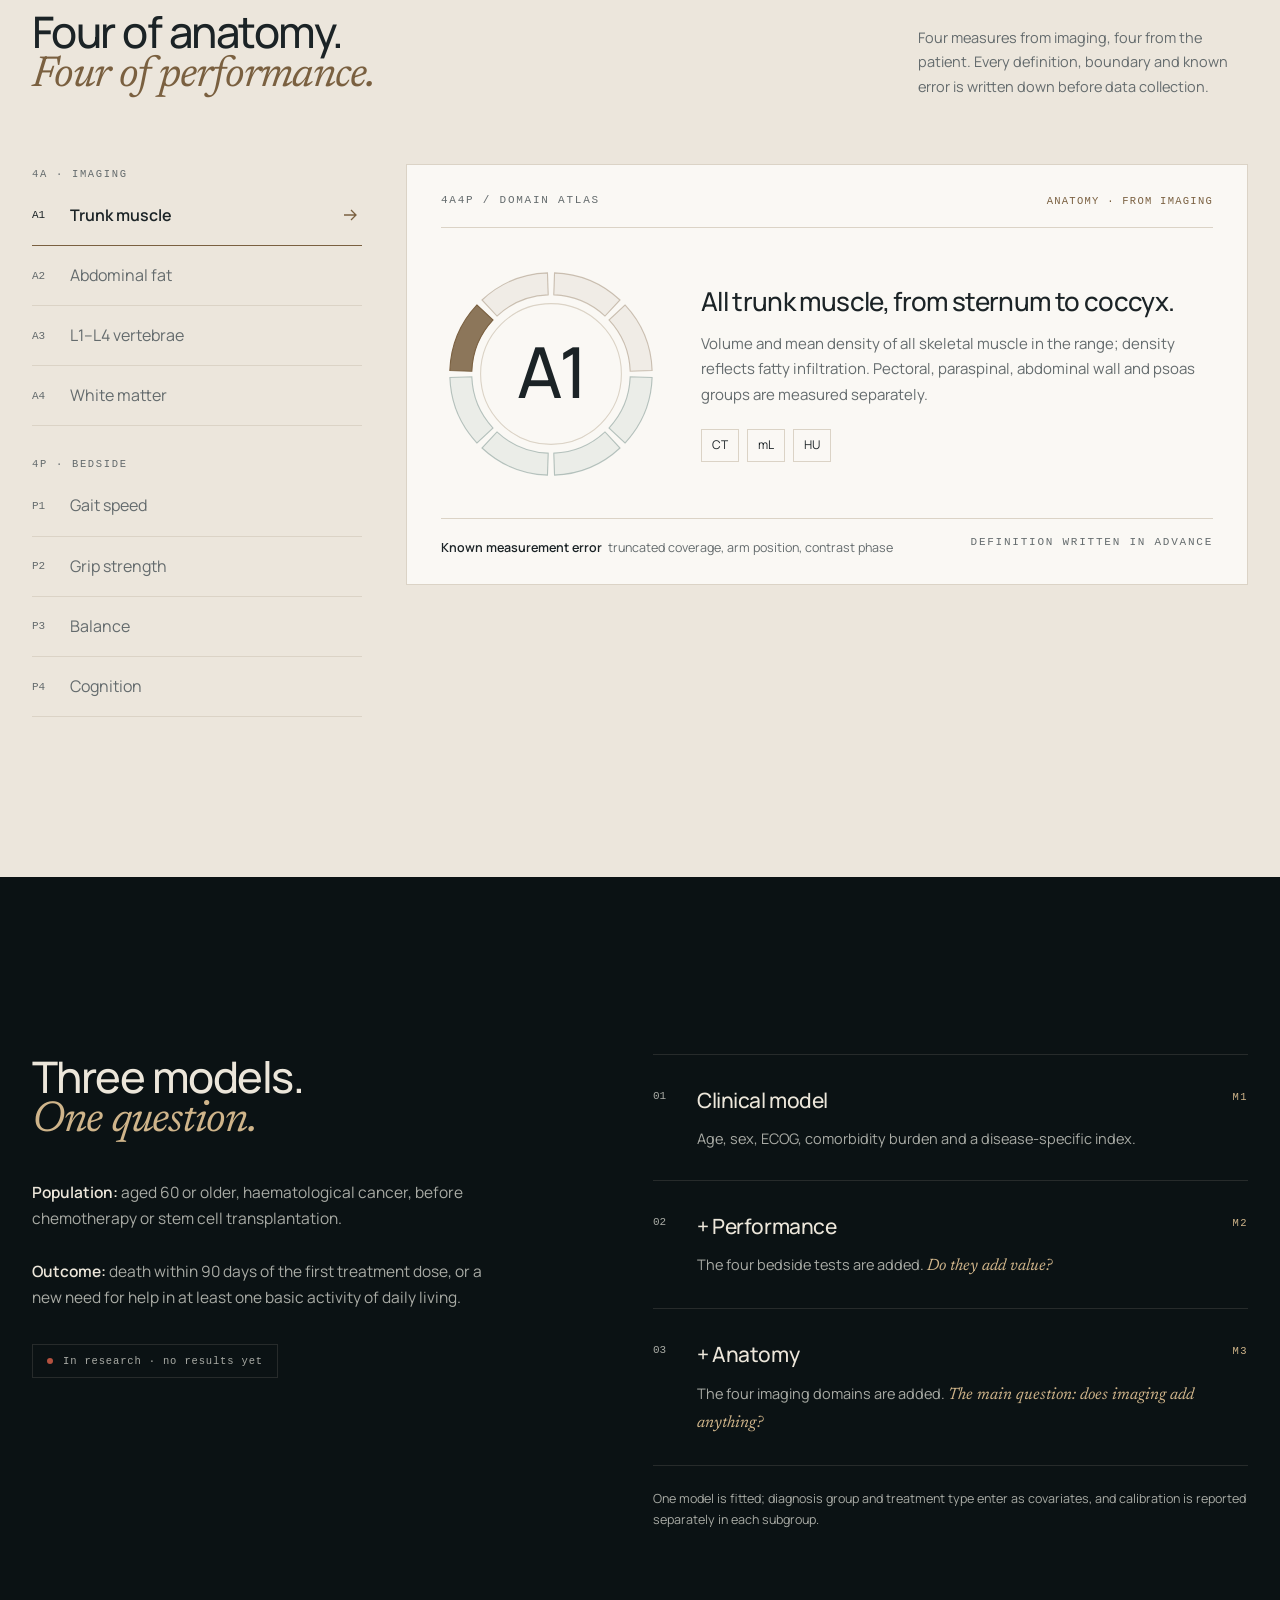
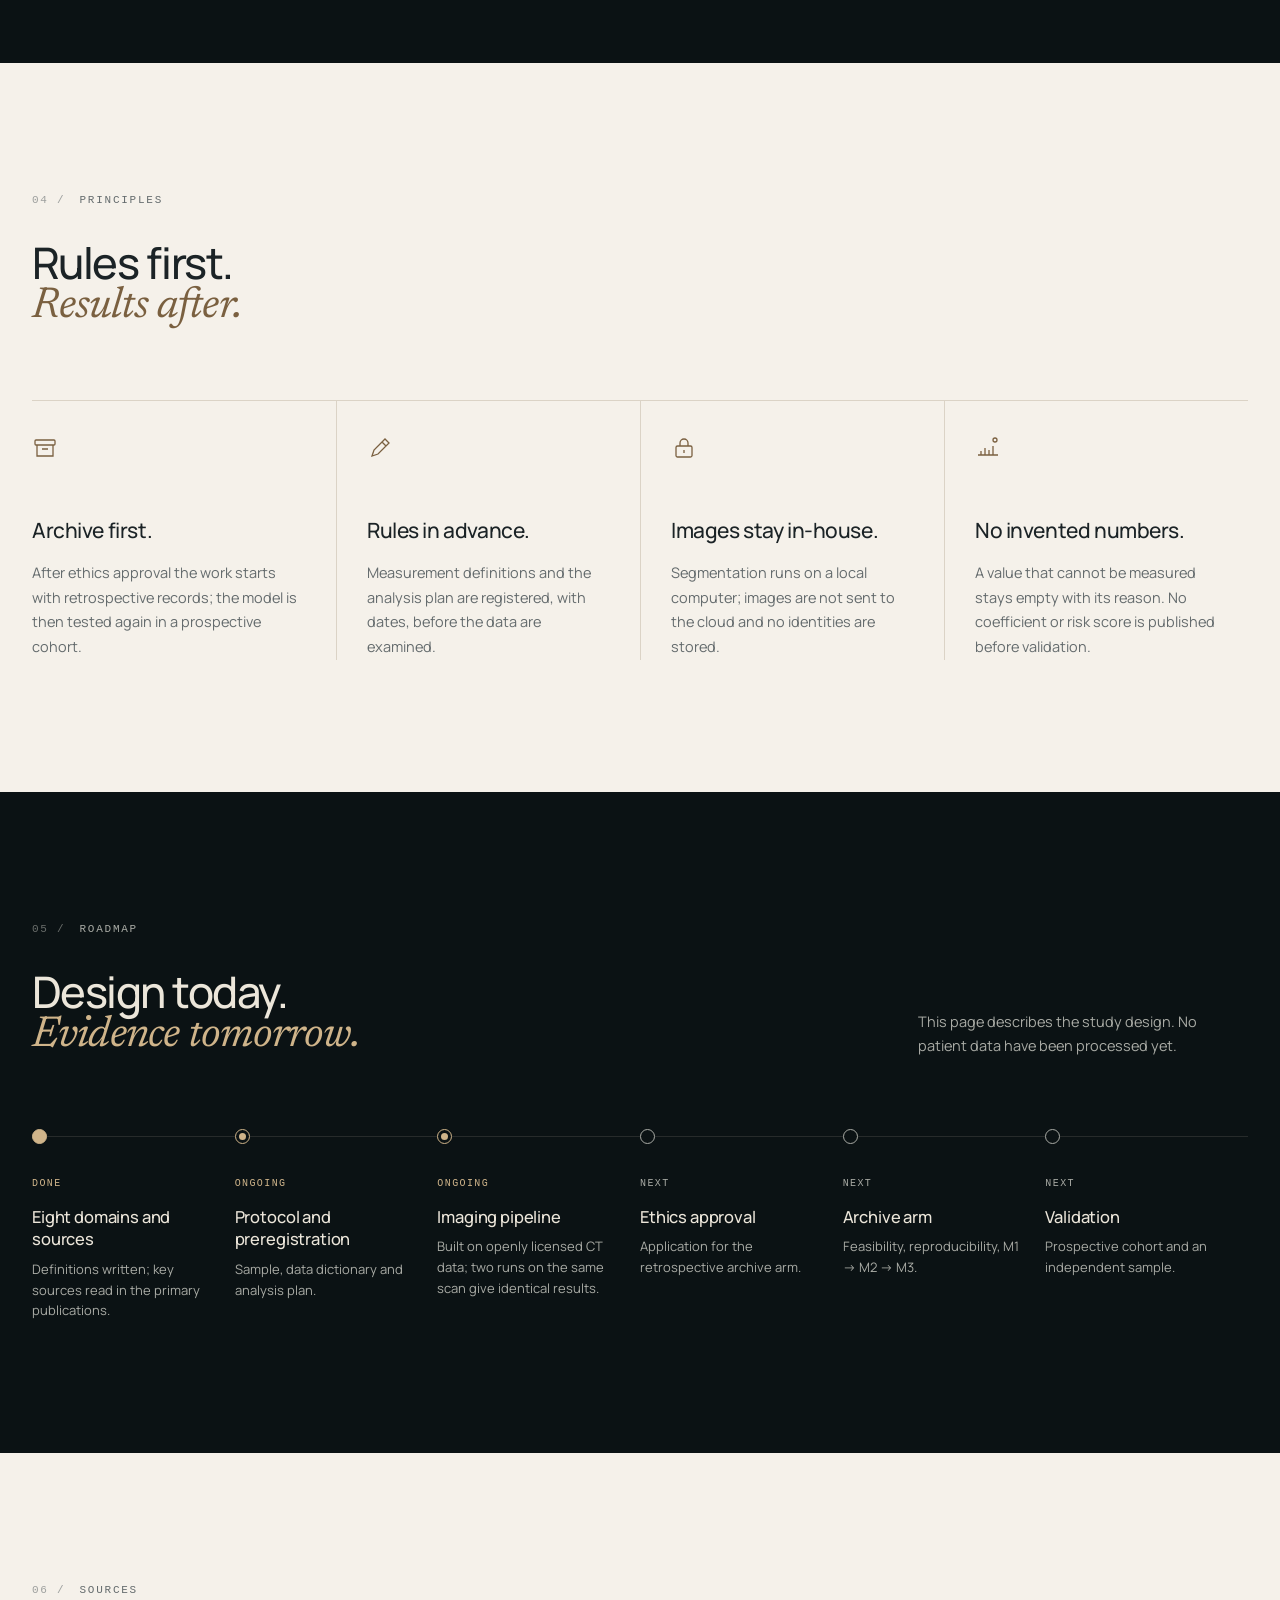
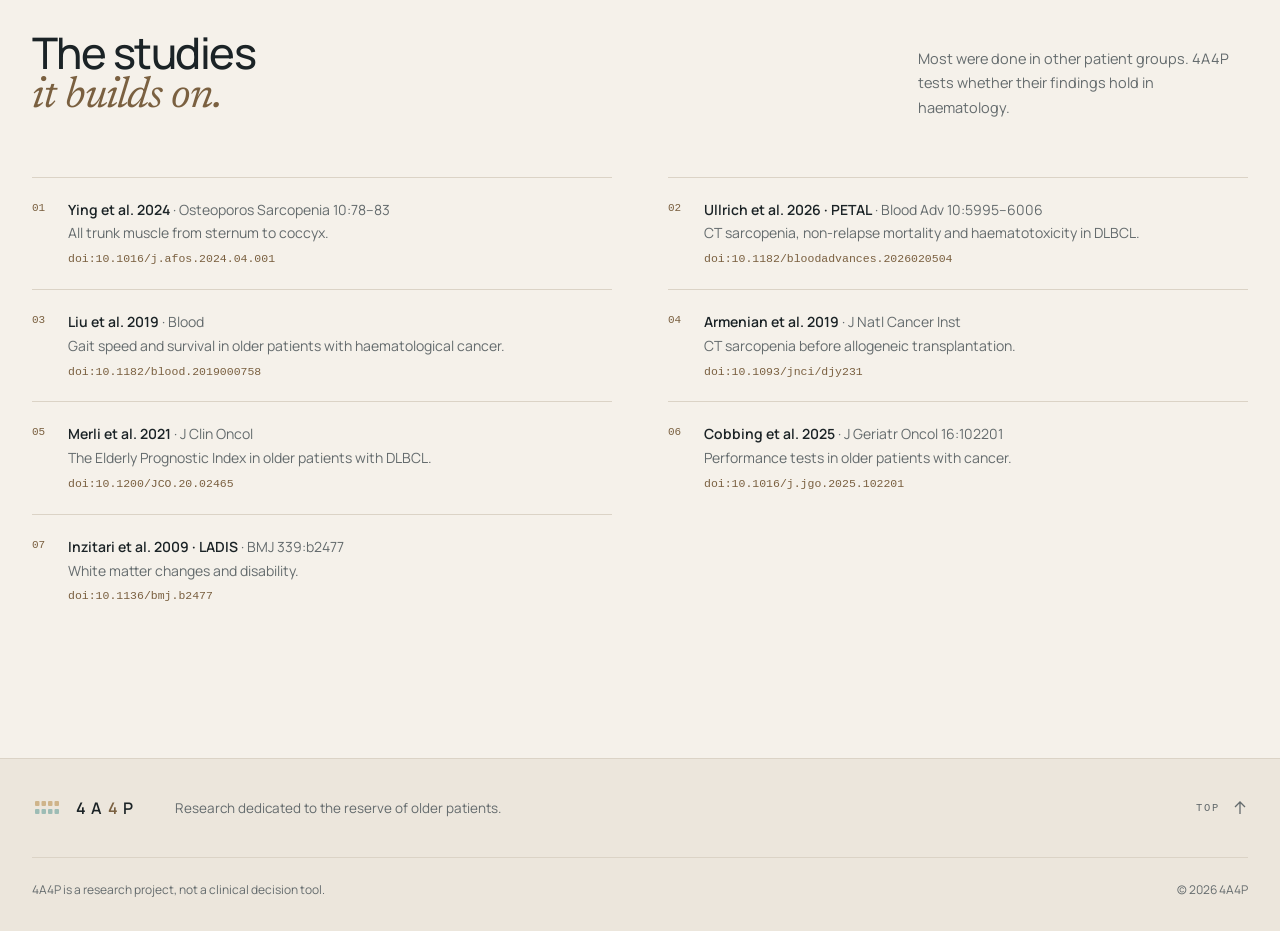
==== commit a88f7699: "Alt bilgideki diğer site bağlantıları kaldırıldı Co-Authored-By: Claude Opus 5.5 <noreply@anthropic." ====
--- a/en/index.html
+++ b/en/index.html
@@ -192,7 +192,7 @@
     </div>
     <div class="row2">
       <span>4A4P is a research project, not a clinical decision tool.</span>
-      <span class="sp"><a href="https://entorina.com" rel="noopener">entorina.com ↗</a><a href="https://geriatri.net" rel="noopener">geriatri.net ↗</a><span>© 2026 4A4P</span></span>
+      <span class="sp"><span>© 2026 4A4P</span></span>
     </div>
   </div>
 </footer>
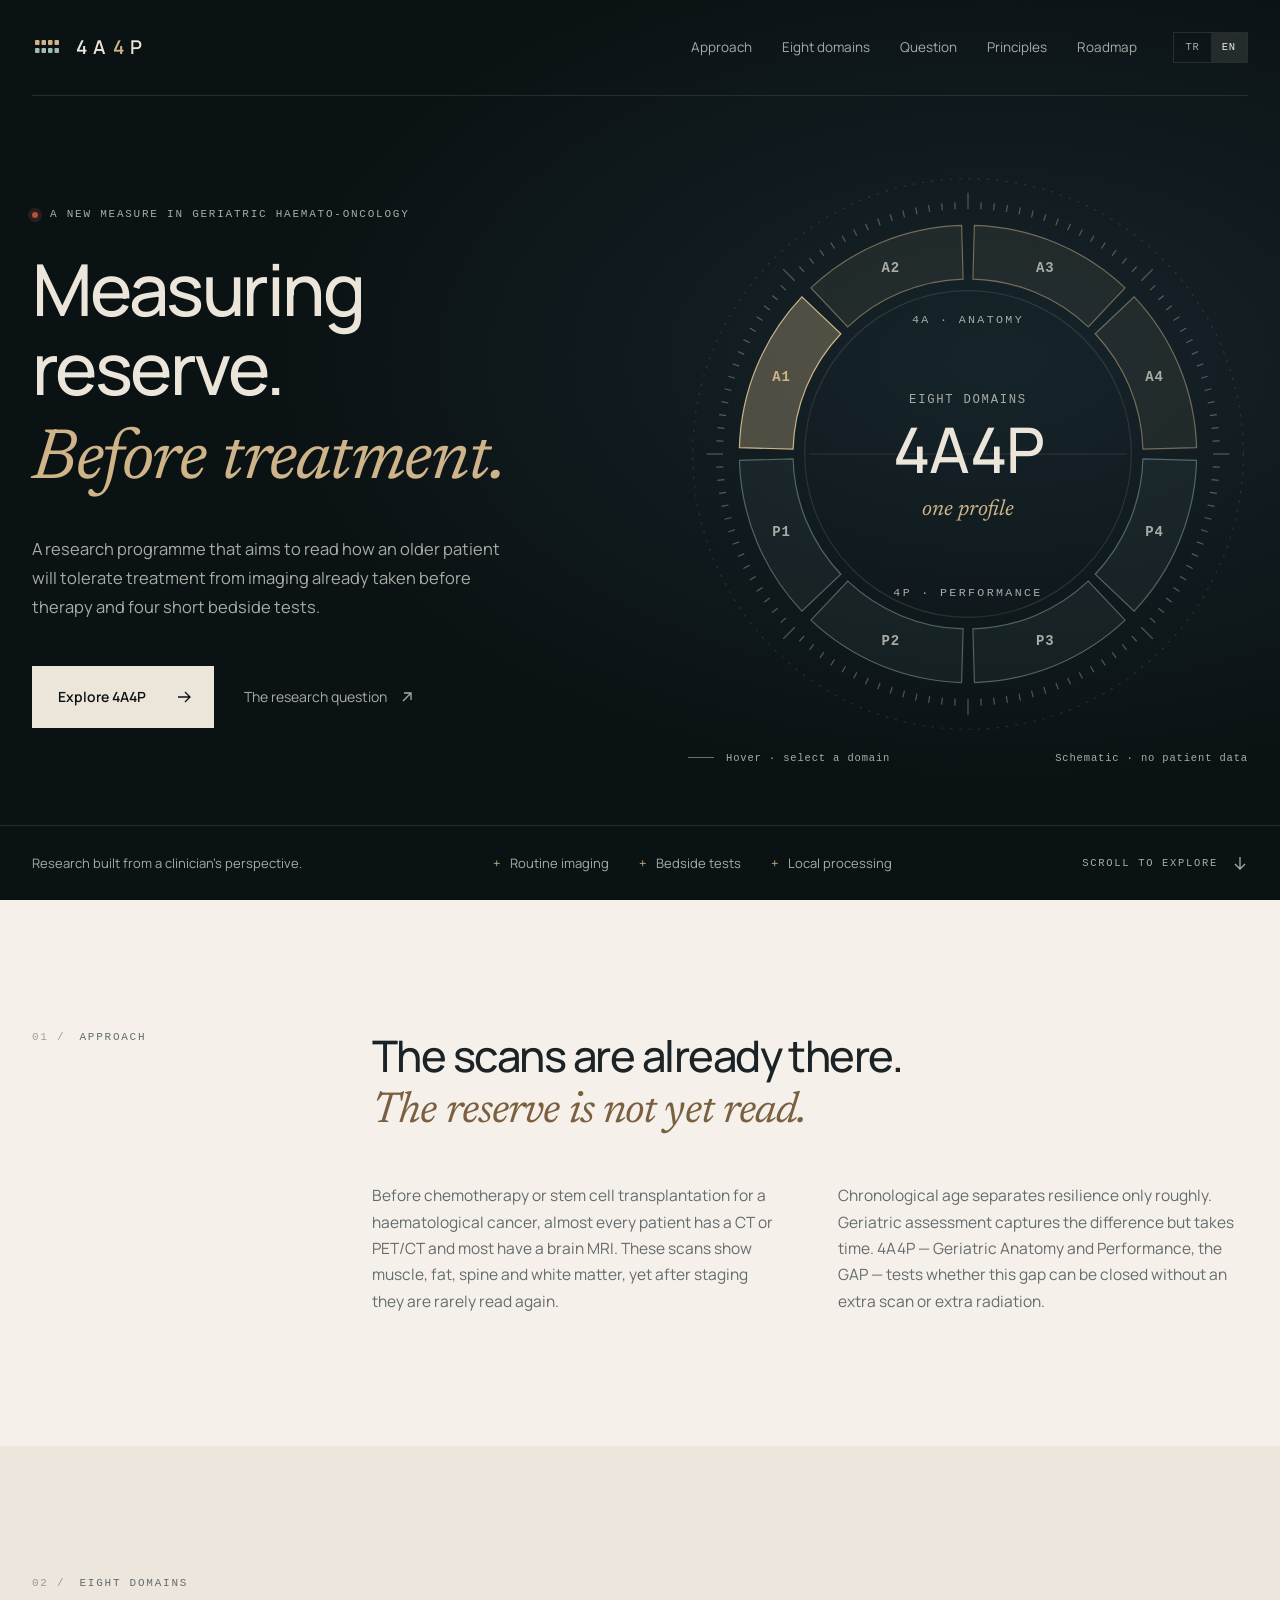
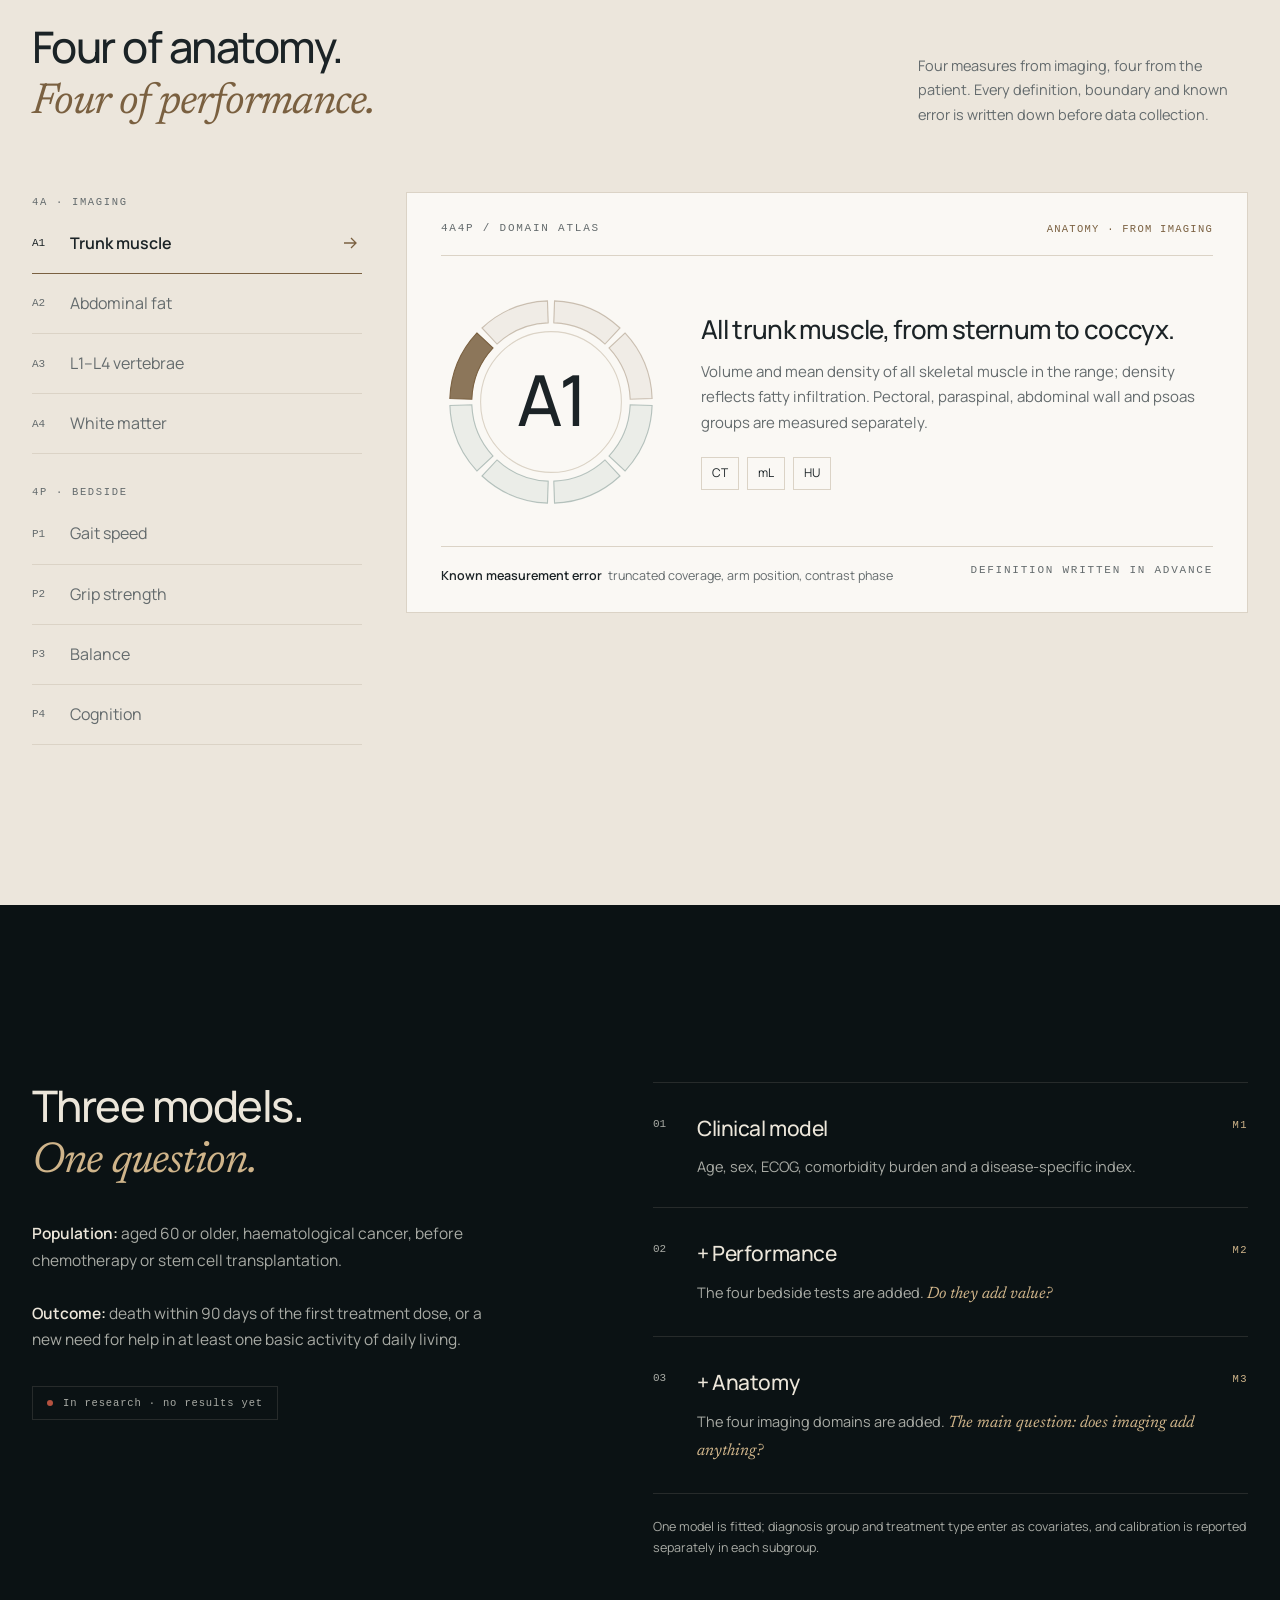
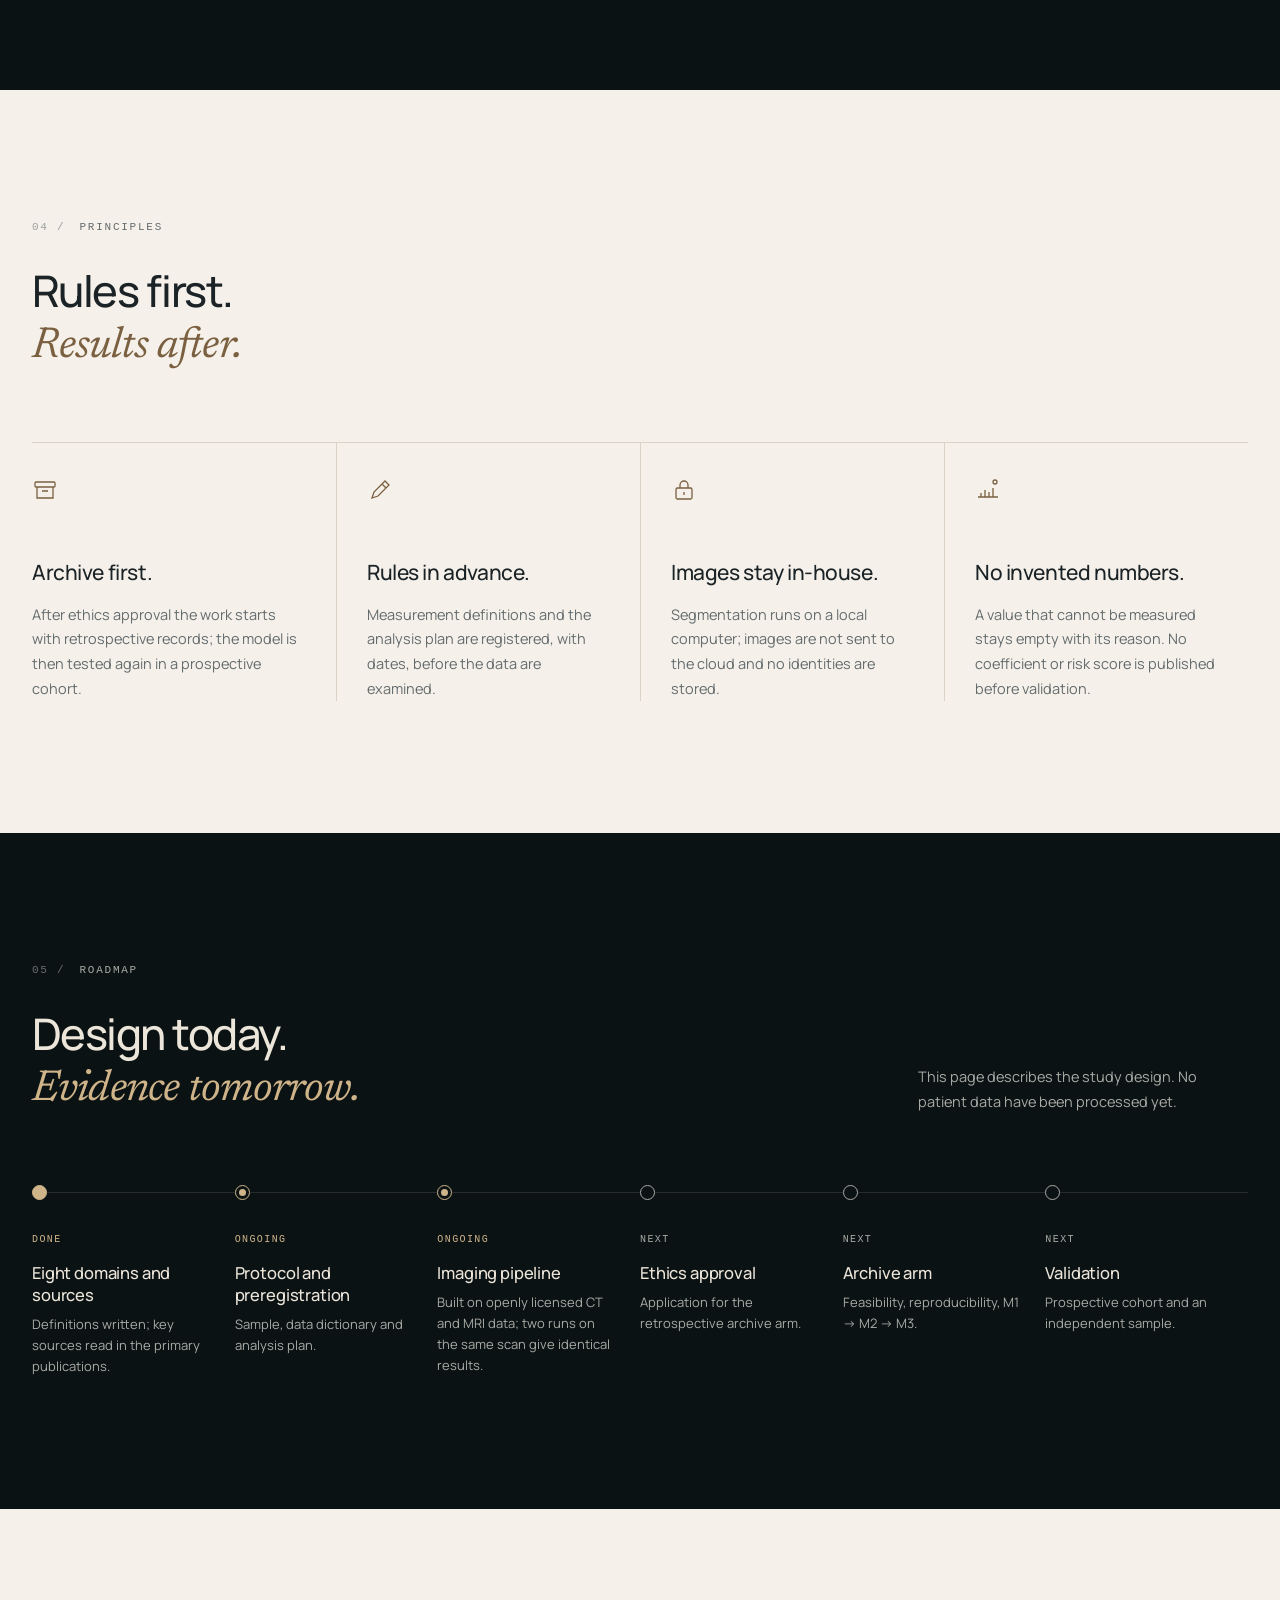
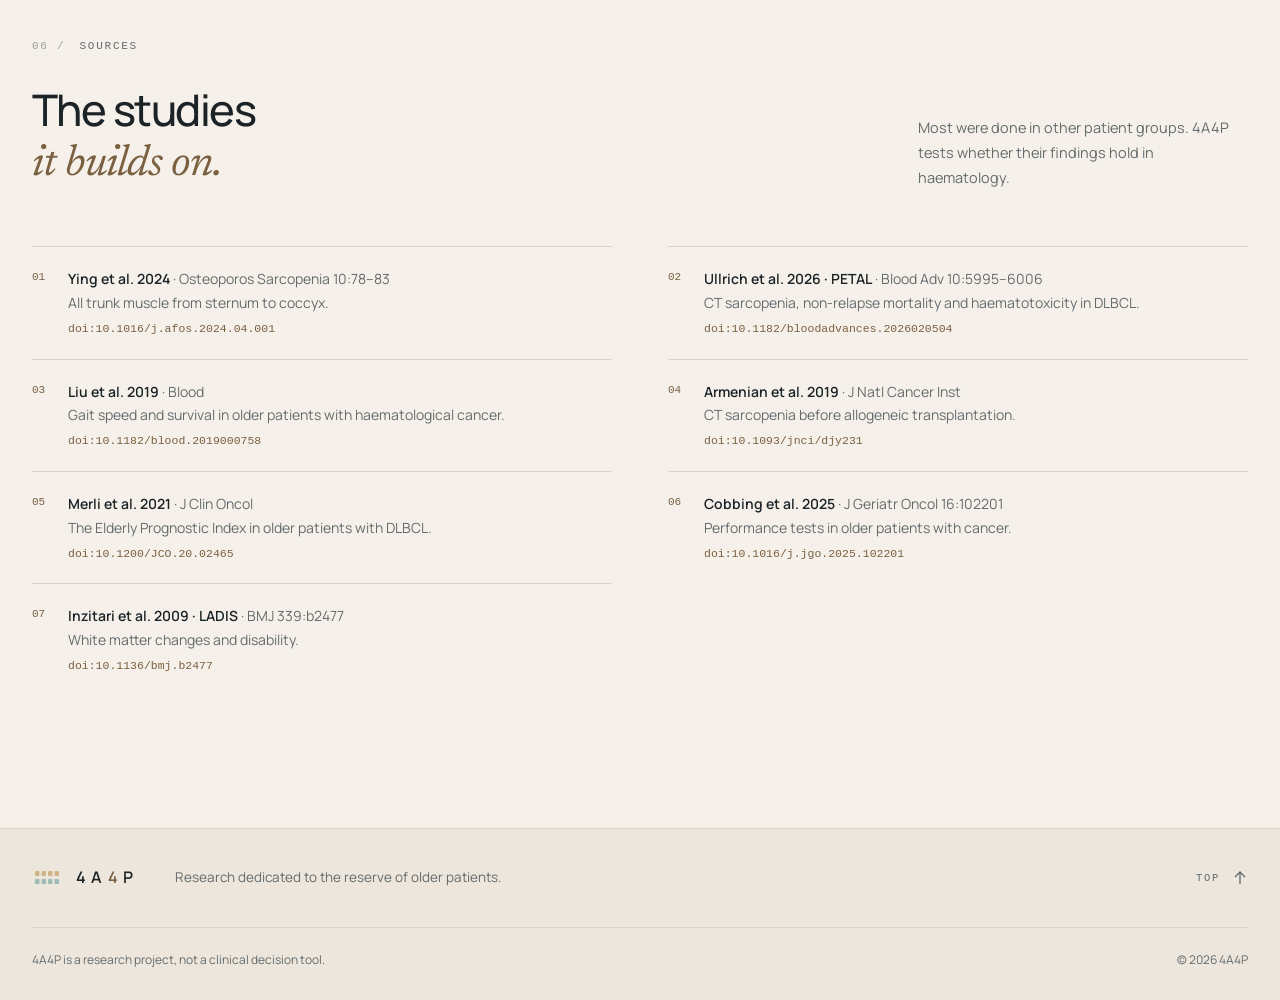
==== commit 5c5ee94e: "Başlık satır aralığı açıldı (hero ezmesi kaldırıldı); Türkçe metin düzeltmeleri; yol haritasında BT " ====
--- a/en/index.html
+++ b/en/index.html
@@ -5,16 +5,23 @@
 <meta name="viewport" content="width=device-width, initial-scale=1">
 <title>4A4P — Geriatric Anatomy and Performance Score</title>
 <meta name="description" content="A research programme on predicting 90-day loss of independence in older patients with haematological cancer from routine pre-treatment imaging and four short bedside tests.">
-<meta name="robots" content="noindex, nofollow">
 <meta name="theme-color" content="#0b1214">
+<link rel="canonical" href="https://4a4p.com/en/">
 <link rel="alternate" hreflang="tr" href="https://4a4p.com/">
 <link rel="alternate" hreflang="en" href="https://4a4p.com/en/">
+<link rel="alternate" hreflang="x-default" href="https://4a4p.com/">
+<meta property="og:type" content="website">
+<meta property="og:site_name" content="4A4P">
+<meta property="og:url" content="https://4a4p.com/en/">
+<meta property="og:title" content="4A4P — Geriatric Anatomy and Performance Score">
+<meta property="og:description" content="A research programme on predicting 90-day loss of independence in older patients with haematological cancer from routine pre-treatment imaging and four short bedside tests.">
+<meta property="og:locale" content="en_US">
 <link rel="icon" href="/assets/favicon.svg" type="image/svg+xml">
 <link rel="preload" href="/assets/fonts/manrope-variable.woff" as="font" type="font/woff" crossorigin>
 <link rel="stylesheet" href="/assets/site.css">
 <script>
   document.documentElement.classList.add("js");
-  try { var t = localStorage.getItem("4a4p-dil"); if (!t && /^tr/i.test(navigator.language || "")) location.replace("/"); } catch (e) {}
+  try { var t = localStorage.getItem("4a4p-dil") || /bot|crawl|spider|slurp/i.test(navigator.userAgent); if (!t && /^tr/i.test(navigator.language || "")) location.replace("/"); } catch (e) {}
 </script>
 </head>
 <body>
@@ -168,7 +175,7 @@
       <h2 class="display reveal">Design today.<em>Evidence tomorrow.</em></h2>
       <p class="side reveal" style="--d:120ms">This page describes the study design. No patient data have been processed yet.</p>
     </div>
-    <ol class="road"><li class="ok reveal" style="--d:0ms"><span class="dot"></span><span class="st">Done</span><h3>Eight domains and sources</h3><p>Definitions written; key sources read in the primary publications.</p></li><li class="on reveal" style="--d:70ms"><span class="dot"></span><span class="st">Ongoing</span><h3>Protocol and preregistration</h3><p>Sample, data dictionary and analysis plan.</p></li><li class="on reveal" style="--d:140ms"><span class="dot"></span><span class="st">Ongoing</span><h3>Imaging pipeline</h3><p>Built on openly licensed CT data; two runs on the same scan give identical results.</p></li><li class=" reveal" style="--d:210ms"><span class="dot"></span><span class="st">Next</span><h3>Ethics approval</h3><p>Application for the retrospective archive arm.</p></li><li class=" reveal" style="--d:280ms"><span class="dot"></span><span class="st">Next</span><h3>Archive arm</h3><p>Feasibility, reproducibility, M1 → M2 → M3.</p></li><li class=" reveal" style="--d:350ms"><span class="dot"></span><span class="st">Next</span><h3>Validation</h3><p>Prospective cohort and an independent sample.</p></li></ol>
+    <ol class="road"><li class="ok reveal" style="--d:0ms"><span class="dot"></span><span class="st">Done</span><h3>Eight domains and sources</h3><p>Definitions written; key sources read in the primary publications.</p></li><li class="on reveal" style="--d:70ms"><span class="dot"></span><span class="st">Ongoing</span><h3>Protocol and preregistration</h3><p>Sample, data dictionary and analysis plan.</p></li><li class="on reveal" style="--d:140ms"><span class="dot"></span><span class="st">Ongoing</span><h3>Imaging pipeline</h3><p>Built on openly licensed CT and MRI data; two runs on the same scan give identical results.</p></li><li class=" reveal" style="--d:210ms"><span class="dot"></span><span class="st">Next</span><h3>Ethics approval</h3><p>Application for the retrospective archive arm.</p></li><li class=" reveal" style="--d:280ms"><span class="dot"></span><span class="st">Next</span><h3>Archive arm</h3><p>Feasibility, reproducibility, M1 → M2 → M3.</p></li><li class=" reveal" style="--d:350ms"><span class="dot"></span><span class="st">Next</span><h3>Validation</h3><p>Prospective cohort and an independent sample.</p></li></ol>
   </div>
 </section>
 
--- a/assets/site.css
+++ b/assets/site.css
@@ -68,8 +68,8 @@
   background: linear-gradient(90deg, var(--garnet), var(--gold)); z-index: 20; pointer-events: none; }
 
 /* Başlıklar: düz + italik serif ikinci satır */
-.display { font-weight: 500; letter-spacing: -0.035em; line-height: 1.04; }
-.display em { display: block; font-family: var(--serif); font-style: italic; font-weight: 400; letter-spacing: -0.02em; }
+.display { font-weight: 500; letter-spacing: -0.035em; line-height: 1.1; }
+.display em { display: block; margin-top: 0.2em; font-family: var(--serif); font-style: italic; font-weight: 400; letter-spacing: -0.02em; }
 .dark .display em { color: var(--gold); }
 .light .display em { color: var(--bronze); }
 .label { font: 11px/1 var(--mono); letter-spacing: 0.16em; text-transform: uppercase; }
@@ -99,7 +99,6 @@
 .eyebrow { color: var(--on-night-2); display: flex; align-items: center; gap: 12px; margin-bottom: 30px; }
 .eyebrow::before { content: ""; width: 6px; height: 6px; border-radius: 50%; background: var(--garnet); box-shadow: 0 0 0 4px rgba(180, 81, 63, 0.18); }
 .hero h1 { font-size: clamp(46px, 5.6vw, 84px); }
-.hero h1 em { margin-top: 4px; }
 .hero .lead { margin-top: 34px; max-width: 30em; color: var(--on-night-2); font-size: 16.5px; line-height: 1.75; }
 .cta { display: flex; align-items: center; gap: 30px; margin-top: 44px; flex-wrap: wrap; }
 .btn { display: inline-flex; align-items: center; gap: 30px; padding: 19px 22px 19px 26px; background: var(--on-night); color: var(--night); font-size: 14px; font-weight: 600; transition: background .3s, gap .4s var(--ease); }
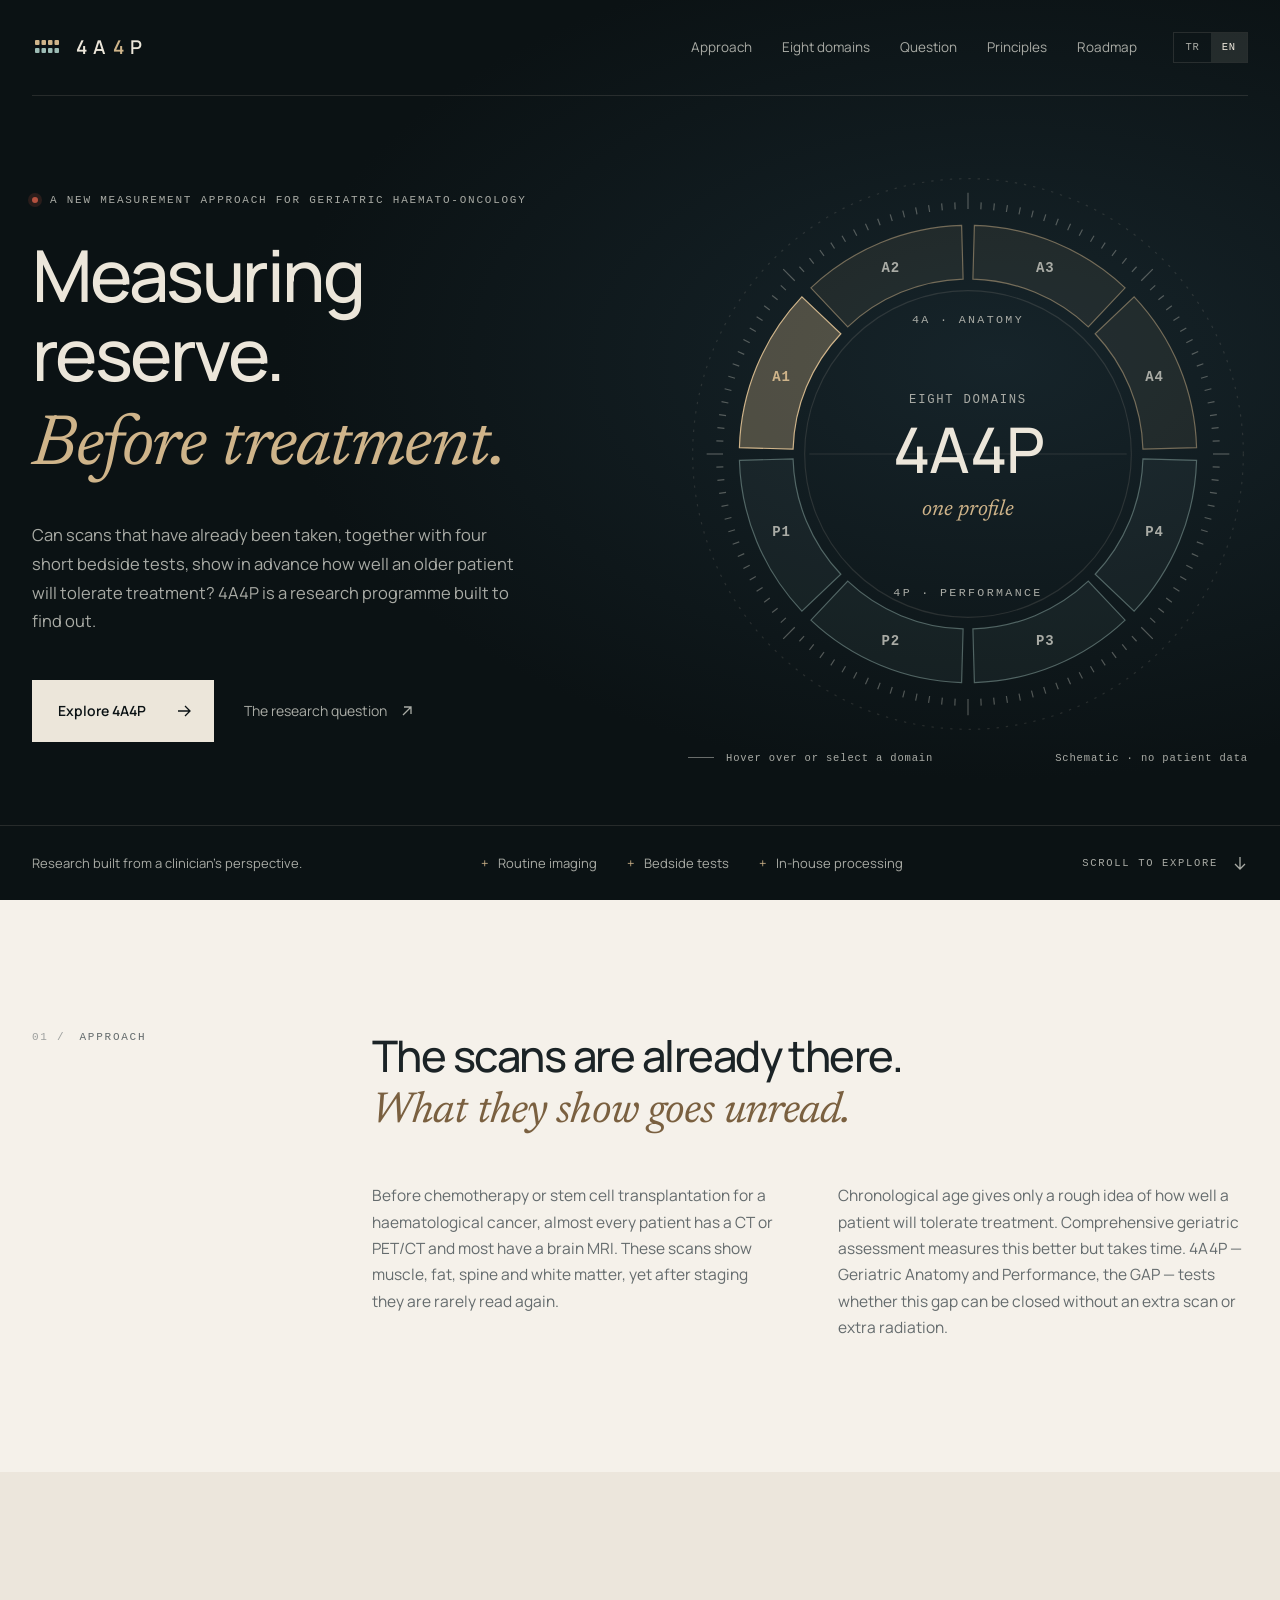
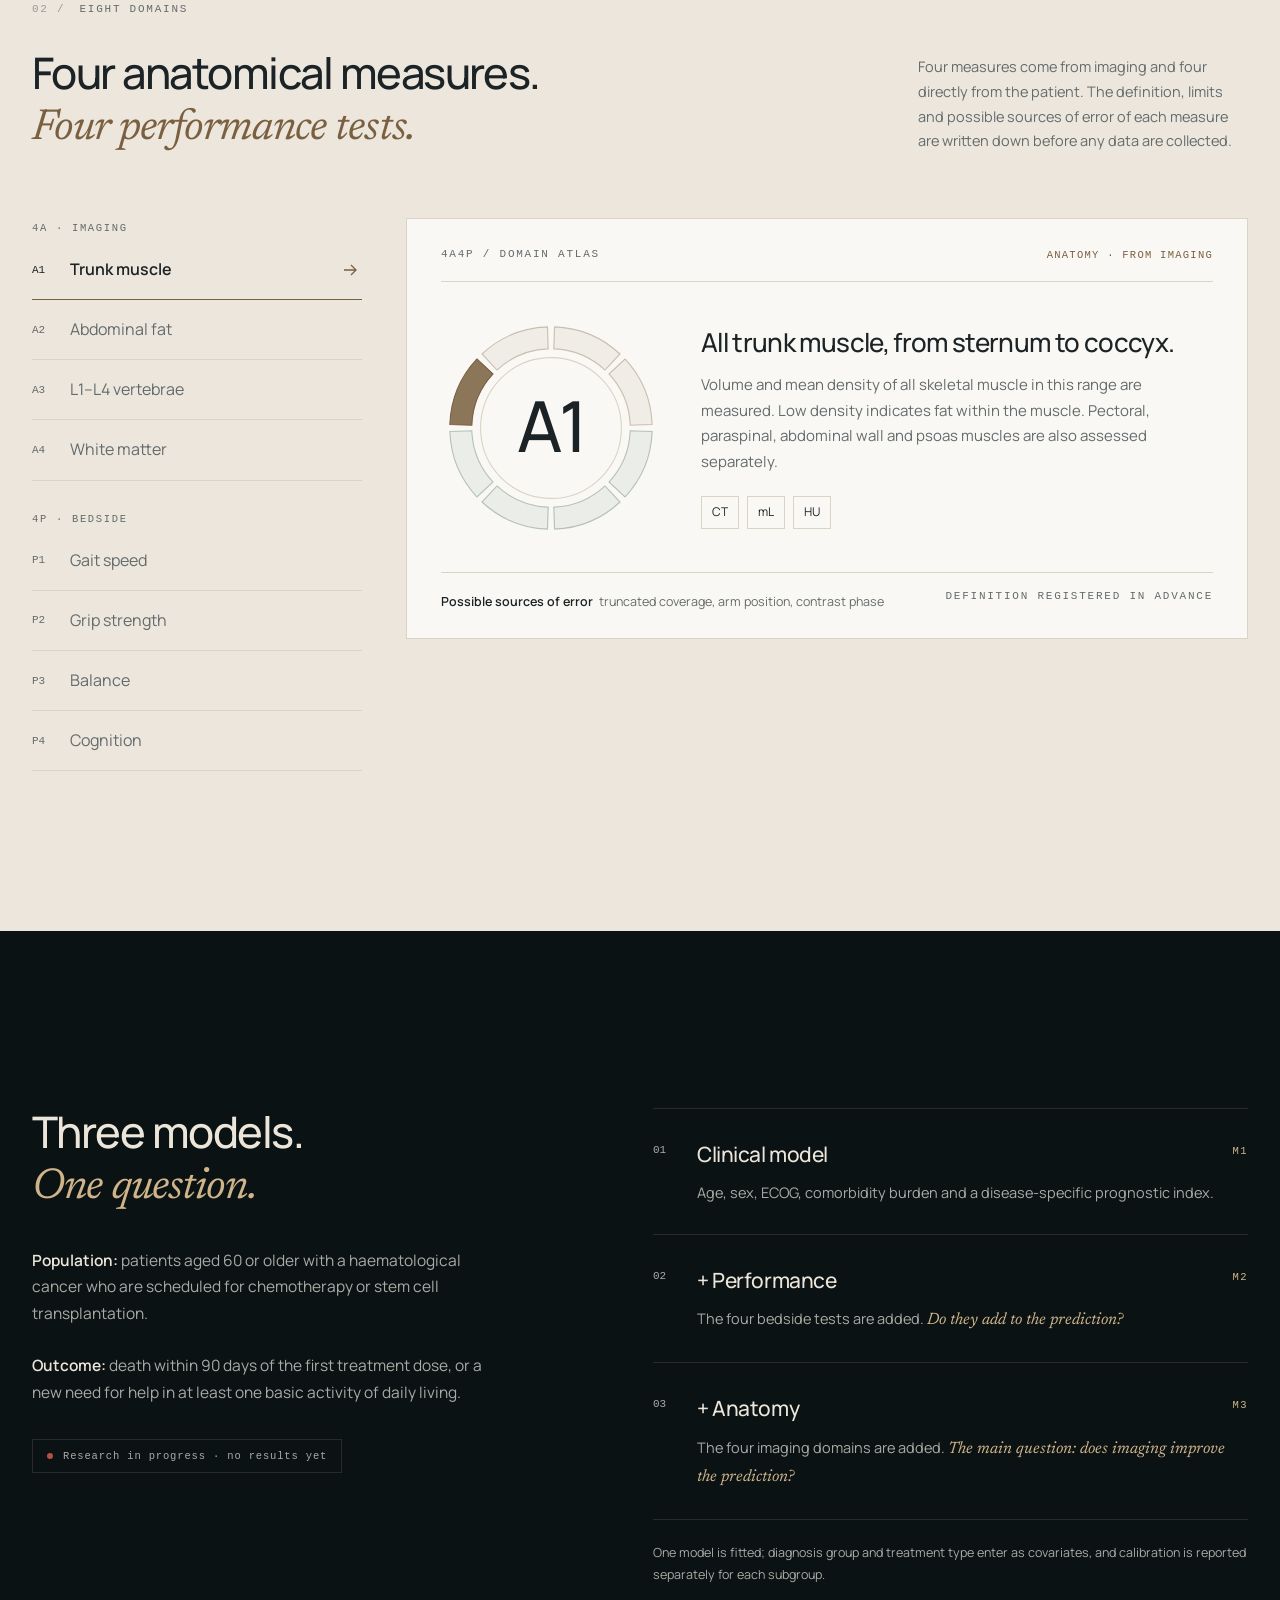
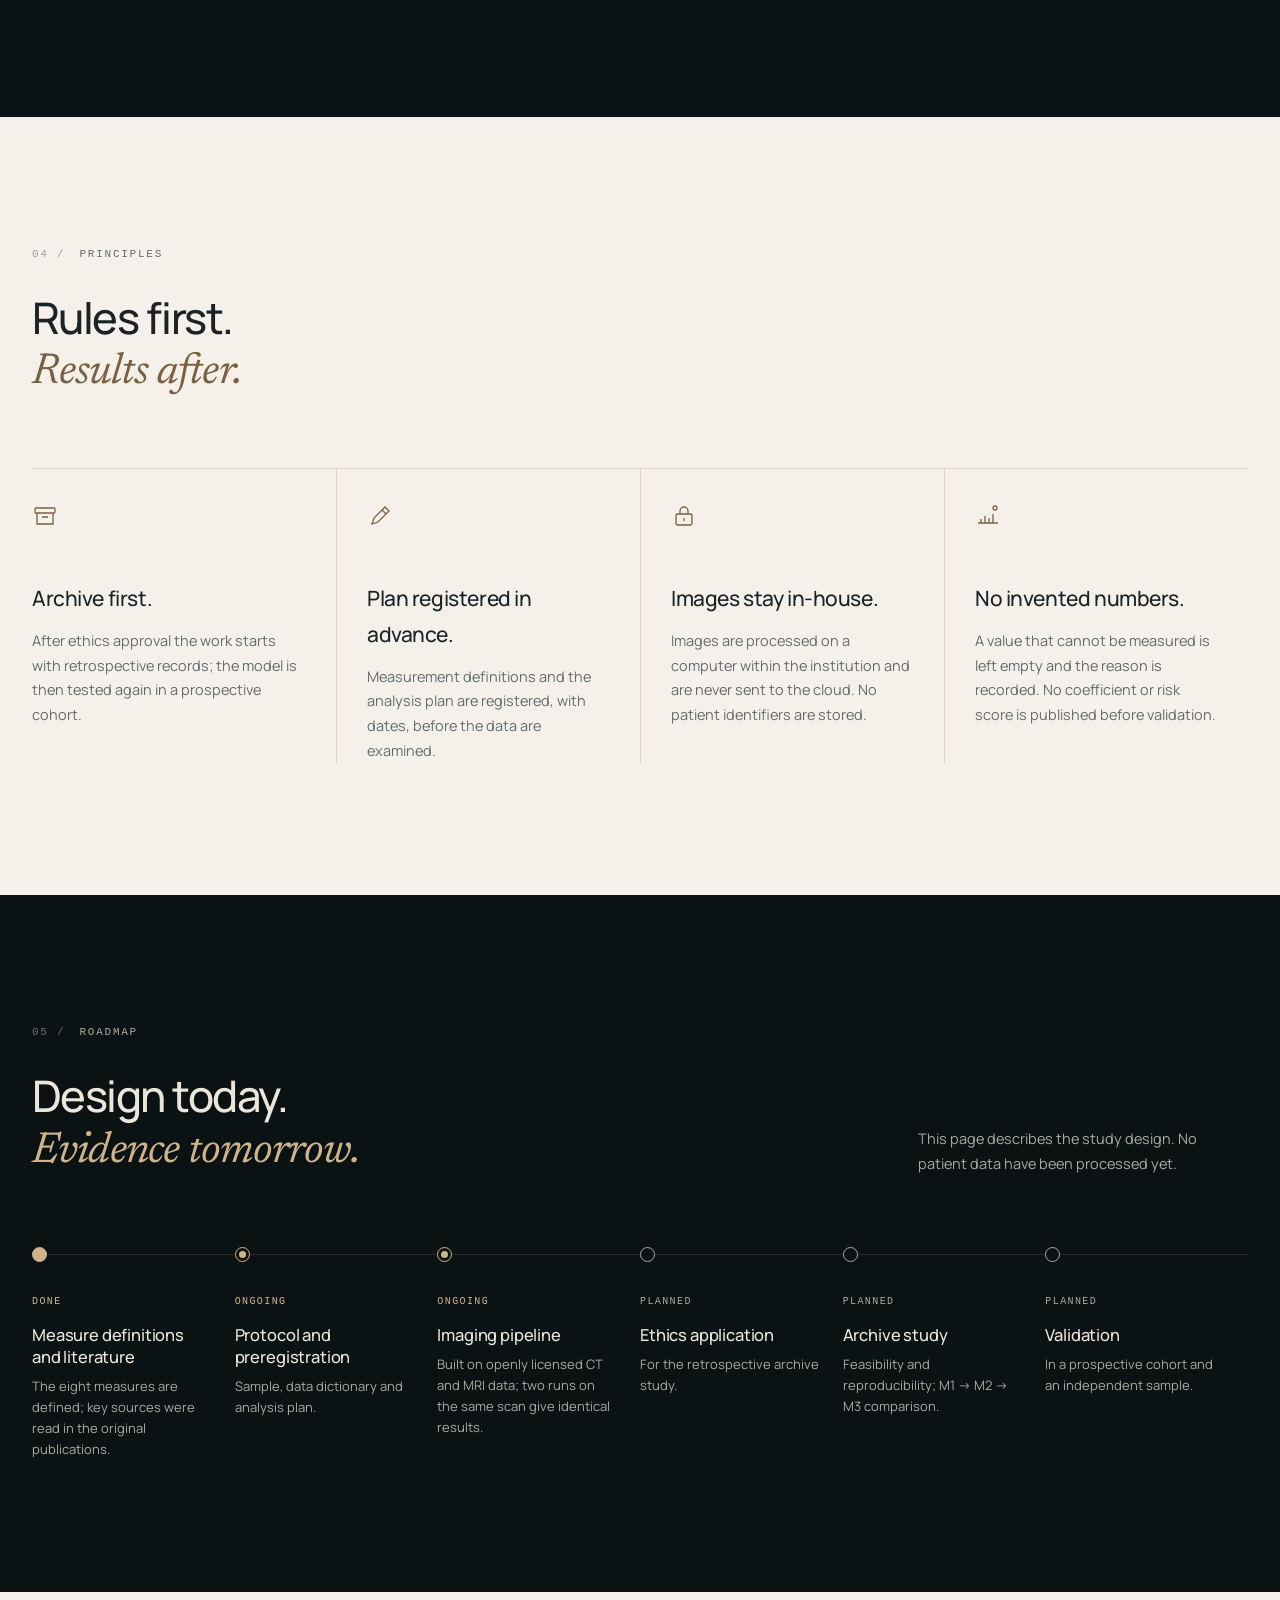
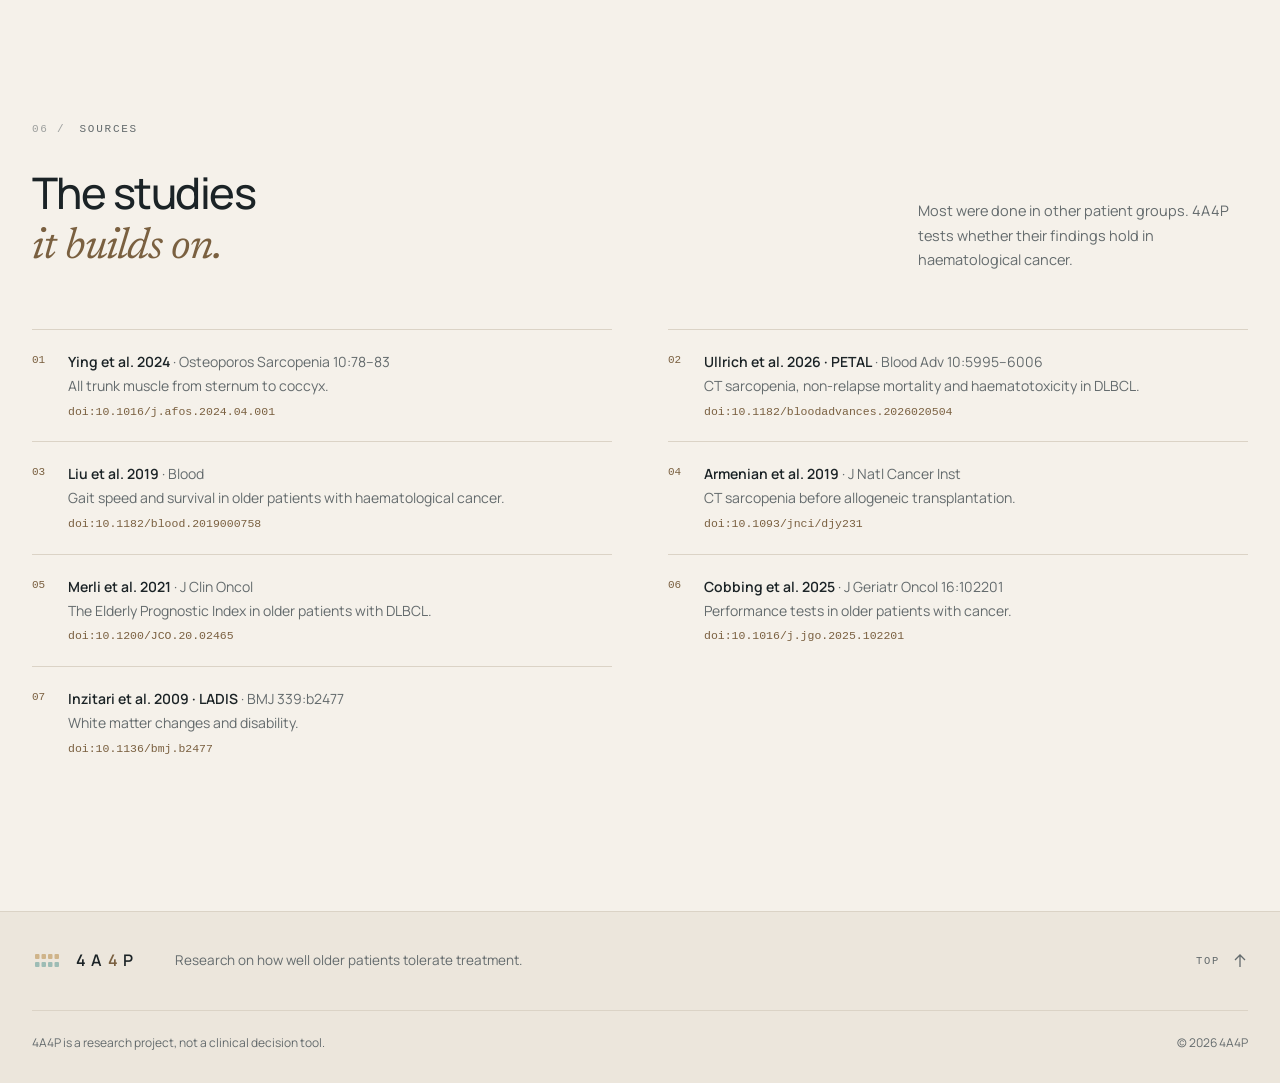
==== commit bca9383a: "İngilizce metin düzeltmeleri: tam cümleler, sonlanım tanımı, TR ile anlam eşitliği Co-Authored-By: C" ====
--- a/en/index.html
+++ b/en/index.html
@@ -4,7 +4,7 @@
 <meta charset="utf-8">
 <meta name="viewport" content="width=device-width, initial-scale=1">
 <title>4A4P — Geriatric Anatomy and Performance Score</title>
-<meta name="description" content="A research programme on predicting 90-day loss of independence in older patients with haematological cancer from routine pre-treatment imaging and four short bedside tests.">
+<meta name="description" content="A research programme that aims to predict death or new dependence within 90 days in older patients with haematological cancer, using routine pre-treatment imaging and four short bedside tests.">
 <meta name="theme-color" content="#0b1214">
 <link rel="canonical" href="https://4a4p.com/en/">
 <link rel="alternate" hreflang="tr" href="https://4a4p.com/">
@@ -14,7 +14,7 @@
 <meta property="og:site_name" content="4A4P">
 <meta property="og:url" content="https://4a4p.com/en/">
 <meta property="og:title" content="4A4P — Geriatric Anatomy and Performance Score">
-<meta property="og:description" content="A research programme on predicting 90-day loss of independence in older patients with haematological cancer from routine pre-treatment imaging and four short bedside tests.">
+<meta property="og:description" content="A research programme that aims to predict death or new dependence within 90 days in older patients with haematological cancer, using routine pre-treatment imaging and four short bedside tests.">
 <meta property="og:locale" content="en_US">
 <link rel="icon" href="/assets/favicon.svg" type="image/svg+xml">
 <link rel="preload" href="/assets/fonts/manrope-variable.woff" as="font" type="font/woff" crossorigin>
@@ -37,9 +37,9 @@
 <section class="hero dark">
   <div class="wrap hero-grid">
     <div>
-      <p class="label eyebrow reveal">A new measure in geriatric haemato-oncology</p>
+      <p class="label eyebrow reveal">A new measurement approach for geriatric haemato-oncology</p>
       <h1 class="display reveal" style="--d:120ms">Measuring reserve.<em>Before treatment.</em></h1>
-      <p class="lead reveal" style="--d:260ms">A research programme that aims to read how an older patient will tolerate treatment from imaging already taken before therapy and four short bedside tests.</p>
+      <p class="lead reveal" style="--d:260ms">Can scans that have already been taken, together with four short bedside tests, show in advance how well an older patient will tolerate treatment? 4A4P is a research programme built to find out.</p>
       <div class="cta reveal" style="--d:380ms">
         <a class="btn" href="#alanlar">Explore 4A4P<svg class="arrow" viewBox="0 0 16 16" fill="none" stroke="currentColor" stroke-width="1.3"><path d="M2 8h12M9 3l5 5-5 5"/></svg></a>
         <a class="link" href="#soru">The research question<svg class="arrow" viewBox="0 0 16 16" fill="none" stroke="currentColor" stroke-width="1.3"><path d="M4 12 12 4M5 4h7v7"/></svg></a>
@@ -58,12 +58,12 @@
   <text class="core-code" id="core-code" x="240" y="256" text-anchor="middle">4A4P</text>
   <text class="core-name" id="core-name" x="240" y="292" text-anchor="middle">one profile</text>
 </svg>
-      <figcaption class="dial-note"><span><i></i>Hover · select a domain</span><span>Schematic · no patient data</span></figcaption>
+      <figcaption class="dial-note"><span><i></i>Hover over or select a domain</span><span>Schematic · no patient data</span></figcaption>
     </figure>
   </div>
   <div class="hero-bar"><div class="wrap">
     <span>Research built from a clinician&#x27;s perspective.</span>
-    <div class="feats"><span>Routine imaging</span><span>Bedside tests</span><span>Local processing</span></div>
+    <div class="feats"><span>Routine imaging</span><span>Bedside tests</span><span>In-house processing</span></div>
     <a class="down" href="#yaklasim">Scroll to explore<svg class="arrow" viewBox="0 0 16 16" fill="none" stroke="currentColor" stroke-width="1.3"><path d="M8 2v12M3 9l5 5 5-5"/></svg></a>
   </div></div>
 </section>
@@ -72,8 +72,8 @@
   <div class="wrap intro">
     <p class="label reveal"><span class="n">01 /</span>Approach</p>
     <div>
-      <h2 class="display reveal">The scans are already there.<em>The reserve is not yet read.</em></h2>
-      <div class="body"><p class="reveal" style="--d:100ms">Before chemotherapy or stem cell transplantation for a haematological cancer, almost every patient has a CT or PET/CT and most have a brain MRI. These scans show muscle, fat, spine and white matter, yet after staging they are rarely read again.</p><p class="reveal" style="--d:200ms">Chronological age separates resilience only roughly. Geriatric assessment captures the difference but takes time. 4A4P — Geriatric Anatomy and Performance, the GAP — tests whether this gap can be closed without an extra scan or extra radiation.</p></div>
+      <h2 class="display reveal">The scans are already there.<em>What they show goes unread.</em></h2>
+      <div class="body"><p class="reveal" style="--d:100ms">Before chemotherapy or stem cell transplantation for a haematological cancer, almost every patient has a CT or PET/CT and most have a brain MRI. These scans show muscle, fat, spine and white matter, yet after staging they are rarely read again.</p><p class="reveal" style="--d:200ms">Chronological age gives only a rough idea of how well a patient will tolerate treatment. Comprehensive geriatric assessment measures this better but takes time. 4A4P — Geriatric Anatomy and Performance, the GAP — tests whether this gap can be closed without an extra scan or extra radiation.</p></div>
     </div>
   </div>
 </section>
@@ -82,8 +82,8 @@
   <div class="wrap">
     <p class="label reveal"><span class="n">02 /</span>Eight domains</p>
     <div class="head-row">
-      <h2 class="display reveal">Four of anatomy.<em>Four of performance.</em></h2>
-      <p class="side reveal" style="--d:120ms">Four measures from imaging, four from the patient. Every definition, boundary and known error is written down before data collection.</p>
+      <h2 class="display reveal">Four anatomical measures.<em>Four performance tests.</em></h2>
+      <p class="side reveal" style="--d:120ms">Four measures come from imaging and four directly from the patient. The definition, limits and possible sources of error of each measure are written down before any data are collected.</p>
     </div>
     <div class="atlas reveal">
       <div class="tabs" role="tablist" aria-orientation="vertical">
@@ -93,51 +93,51 @@
       <div class="panels"><article class="panel" role="tabpanel" id="pan-A1" aria-labelledby="tab-A1" data-kod="A1">
         <div class="panel-top"><span class="label">4A4P / Domain atlas</span><span class="kind a">Anatomy · from imaging</span></div>
         <div class="panel-main"><div class="glyph"><svg viewBox="0 0 200 200" aria-hidden="true"><circle cx="100" cy="100" r="64" fill="none" stroke="var(--line)"/><path d="M8.06 96.79 A92 92 0 0 1 32.72 37.26 L47.34 50.90 A72 72 0 0 0 28.04 97.49 Z" fill="var(--bronze)" fill-opacity="0.85" stroke="var(--bronze)" stroke-opacity="1"/><path d="M37.26 32.72 A92 92 0 0 1 96.79 8.06 L97.49 28.04 A72 72 0 0 0 50.90 47.34 Z" fill="var(--bronze)" fill-opacity="0.08" stroke="var(--bronze)" stroke-opacity="0.35"/><path d="M103.21 8.06 A92 92 0 0 1 162.74 32.72 L149.10 47.34 A72 72 0 0 0 102.51 28.04 Z" fill="var(--bronze)" fill-opacity="0.08" stroke="var(--bronze)" stroke-opacity="0.35"/><path d="M167.28 37.26 A92 92 0 0 1 191.94 96.79 L171.96 97.49 A72 72 0 0 0 152.66 50.90 Z" fill="var(--bronze)" fill-opacity="0.08" stroke="var(--bronze)" stroke-opacity="0.35"/><path d="M32.72 162.74 A92 92 0 0 1 8.06 103.21 L28.04 102.51 A72 72 0 0 0 47.34 149.10 Z" fill="var(--sage-d)" fill-opacity="0.08" stroke="var(--sage-d)" stroke-opacity="0.35"/><path d="M96.79 191.94 A92 92 0 0 1 37.26 167.28 L50.90 152.66 A72 72 0 0 0 97.49 171.96 Z" fill="var(--sage-d)" fill-opacity="0.08" stroke="var(--sage-d)" stroke-opacity="0.35"/><path d="M162.74 167.28 A92 92 0 0 1 103.21 191.94 L102.51 171.96 A72 72 0 0 0 149.10 152.66 Z" fill="var(--sage-d)" fill-opacity="0.08" stroke="var(--sage-d)" stroke-opacity="0.35"/><path d="M191.94 103.21 A92 92 0 0 1 167.28 162.74 L152.66 149.10 A72 72 0 0 0 171.96 102.51 Z" fill="var(--sage-d)" fill-opacity="0.08" stroke="var(--sage-d)" stroke-opacity="0.35"/><text class="big" x="100" y="122" text-anchor="middle">A1</text></svg></div><div>
-          <h4>All trunk muscle, from sternum to coccyx.</h4><p>Volume and mean density of all skeletal muscle in the range; density reflects fatty infiltration. Pectoral, paraspinal, abdominal wall and psoas groups are measured separately.</p>
+          <h4>All trunk muscle, from sternum to coccyx.</h4><p>Volume and mean density of all skeletal muscle in this range are measured. Low density indicates fat within the muscle. Pectoral, paraspinal, abdominal wall and psoas muscles are also assessed separately.</p>
           <div class="chips"><span>CT</span><span>mL</span><span>HU</span></div></div></div>
-        <div class="panel-foot"><span><b>Known measurement error</b>truncated coverage, arm position, contrast phase</span><span class="label">Definition written in advance</span></div>
+        <div class="panel-foot"><span><b>Possible sources of error</b>truncated coverage, arm position, contrast phase</span><span class="label">Definition registered in advance</span></div>
       </article><article class="panel" role="tabpanel" id="pan-A2" aria-labelledby="tab-A2" data-kod="A2">
         <div class="panel-top"><span class="label">4A4P / Domain atlas</span><span class="kind a">Anatomy · from imaging</span></div>
         <div class="panel-main"><div class="glyph"><svg viewBox="0 0 200 200" aria-hidden="true"><circle cx="100" cy="100" r="64" fill="none" stroke="var(--line)"/><path d="M8.06 96.79 A92 92 0 0 1 32.72 37.26 L47.34 50.90 A72 72 0 0 0 28.04 97.49 Z" fill="var(--bronze)" fill-opacity="0.08" stroke="var(--bronze)" stroke-opacity="0.35"/><path d="M37.26 32.72 A92 92 0 0 1 96.79 8.06 L97.49 28.04 A72 72 0 0 0 50.90 47.34 Z" fill="var(--bronze)" fill-opacity="0.85" stroke="var(--bronze)" stroke-opacity="1"/><path d="M103.21 8.06 A92 92 0 0 1 162.74 32.72 L149.10 47.34 A72 72 0 0 0 102.51 28.04 Z" fill="var(--bronze)" fill-opacity="0.08" stroke="var(--bronze)" stroke-opacity="0.35"/><path d="M167.28 37.26 A92 92 0 0 1 191.94 96.79 L171.96 97.49 A72 72 0 0 0 152.66 50.90 Z" fill="var(--bronze)" fill-opacity="0.08" stroke="var(--bronze)" stroke-opacity="0.35"/><path d="M32.72 162.74 A92 92 0 0 1 8.06 103.21 L28.04 102.51 A72 72 0 0 0 47.34 149.10 Z" fill="var(--sage-d)" fill-opacity="0.08" stroke="var(--sage-d)" stroke-opacity="0.35"/><path d="M96.79 191.94 A92 92 0 0 1 37.26 167.28 L50.90 152.66 A72 72 0 0 0 97.49 171.96 Z" fill="var(--sage-d)" fill-opacity="0.08" stroke="var(--sage-d)" stroke-opacity="0.35"/><path d="M162.74 167.28 A92 92 0 0 1 103.21 191.94 L102.51 171.96 A72 72 0 0 0 149.10 152.66 Z" fill="var(--sage-d)" fill-opacity="0.08" stroke="var(--sage-d)" stroke-opacity="0.35"/><path d="M191.94 103.21 A92 92 0 0 1 167.28 162.74 L152.66 149.10 A72 72 0 0 0 171.96 102.51 Z" fill="var(--sage-d)" fill-opacity="0.08" stroke="var(--sage-d)" stroke-opacity="0.35"/><text class="big" x="100" y="122" text-anchor="middle">A2</text></svg></div><div>
-          <h4>Subcutaneous and visceral fat, separately.</h4><p>Subcutaneous (SAT) and visceral (VAT) fat volume between the diaphragm dome and the iliac crest. SAT is the primary variable: low fat may signal a poorer course.</p>
+          <h4>Subcutaneous and visceral fat, separately.</h4><p>Subcutaneous (SAT) and visceral (VAT) fat volumes are measured between the dome of the diaphragm and the iliac crest. SAT is the primary variable; low subcutaneous fat may be associated with a poorer course.</p>
           <div class="chips"><span>CT</span><span>mL</span></div></div></div>
-        <div class="panel-foot"><span><b>Known measurement error</b>ascites, mesenteric mass, fat outside the field of view</span><span class="label">Definition written in advance</span></div>
+        <div class="panel-foot"><span><b>Possible sources of error</b>ascites, mesenteric mass, fat outside the field of view</span><span class="label">Definition registered in advance</span></div>
       </article><article class="panel" role="tabpanel" id="pan-A3" aria-labelledby="tab-A3" data-kod="A3">
         <div class="panel-top"><span class="label">4A4P / Domain atlas</span><span class="kind a">Anatomy · from imaging</span></div>
         <div class="panel-main"><div class="glyph"><svg viewBox="0 0 200 200" aria-hidden="true"><circle cx="100" cy="100" r="64" fill="none" stroke="var(--line)"/><path d="M8.06 96.79 A92 92 0 0 1 32.72 37.26 L47.34 50.90 A72 72 0 0 0 28.04 97.49 Z" fill="var(--bronze)" fill-opacity="0.08" stroke="var(--bronze)" stroke-opacity="0.35"/><path d="M37.26 32.72 A92 92 0 0 1 96.79 8.06 L97.49 28.04 A72 72 0 0 0 50.90 47.34 Z" fill="var(--bronze)" fill-opacity="0.08" stroke="var(--bronze)" stroke-opacity="0.35"/><path d="M103.21 8.06 A92 92 0 0 1 162.74 32.72 L149.10 47.34 A72 72 0 0 0 102.51 28.04 Z" fill="var(--bronze)" fill-opacity="0.85" stroke="var(--bronze)" stroke-opacity="1"/><path d="M167.28 37.26 A92 92 0 0 1 191.94 96.79 L171.96 97.49 A72 72 0 0 0 152.66 50.90 Z" fill="var(--bronze)" fill-opacity="0.08" stroke="var(--bronze)" stroke-opacity="0.35"/><path d="M32.72 162.74 A92 92 0 0 1 8.06 103.21 L28.04 102.51 A72 72 0 0 0 47.34 149.10 Z" fill="var(--sage-d)" fill-opacity="0.08" stroke="var(--sage-d)" stroke-opacity="0.35"/><path d="M96.79 191.94 A92 92 0 0 1 37.26 167.28 L50.90 152.66 A72 72 0 0 0 97.49 171.96 Z" fill="var(--sage-d)" fill-opacity="0.08" stroke="var(--sage-d)" stroke-opacity="0.35"/><path d="M162.74 167.28 A92 92 0 0 1 103.21 191.94 L102.51 171.96 A72 72 0 0 0 149.10 152.66 Z" fill="var(--sage-d)" fill-opacity="0.08" stroke="var(--sage-d)" stroke-opacity="0.35"/><path d="M191.94 103.21 A92 92 0 0 1 167.28 162.74 L152.66 149.10 A72 72 0 0 0 171.96 102.51 Z" fill="var(--sage-d)" fill-opacity="0.08" stroke="var(--sage-d)" stroke-opacity="0.35"/><text class="big" x="100" y="122" text-anchor="middle">A3</text></svg></div><div>
-          <h4>The spine: shape and density.</h4><p>Anterior, middle and posterior height of each vertebral body and L1 trabecular density. A radiologist confirms compression; in myeloma a fracture may be the disease itself, so it is interpreted separately.</p>
+          <h4>The spine: shape and density.</h4><p>The anterior, middle and posterior height of each vertebral body and the trabecular density of L1 are measured. A radiologist confirms any compression. In myeloma a fracture may be caused by the disease itself, so the result is interpreted separately.</p>
           <div class="chips"><span>CT</span><span>mm</span><span>HU</span></div></div></div>
-        <div class="panel-foot"><span><b>Known measurement error</b>oblique reformat, degenerative shape, pathological collapse</span><span class="label">Definition written in advance</span></div>
+        <div class="panel-foot"><span><b>Possible sources of error</b>oblique reformat, degenerative change, pathological collapse</span><span class="label">Definition registered in advance</span></div>
       </article><article class="panel" role="tabpanel" id="pan-A4" aria-labelledby="tab-A4" data-kod="A4">
         <div class="panel-top"><span class="label">4A4P / Domain atlas</span><span class="kind a">Anatomy · from imaging</span></div>
         <div class="panel-main"><div class="glyph"><svg viewBox="0 0 200 200" aria-hidden="true"><circle cx="100" cy="100" r="64" fill="none" stroke="var(--line)"/><path d="M8.06 96.79 A92 92 0 0 1 32.72 37.26 L47.34 50.90 A72 72 0 0 0 28.04 97.49 Z" fill="var(--bronze)" fill-opacity="0.08" stroke="var(--bronze)" stroke-opacity="0.35"/><path d="M37.26 32.72 A92 92 0 0 1 96.79 8.06 L97.49 28.04 A72 72 0 0 0 50.90 47.34 Z" fill="var(--bronze)" fill-opacity="0.08" stroke="var(--bronze)" stroke-opacity="0.35"/><path d="M103.21 8.06 A92 92 0 0 1 162.74 32.72 L149.10 47.34 A72 72 0 0 0 102.51 28.04 Z" fill="var(--bronze)" fill-opacity="0.08" stroke="var(--bronze)" stroke-opacity="0.35"/><path d="M167.28 37.26 A92 92 0 0 1 191.94 96.79 L171.96 97.49 A72 72 0 0 0 152.66 50.90 Z" fill="var(--bronze)" fill-opacity="0.85" stroke="var(--bronze)" stroke-opacity="1"/><path d="M32.72 162.74 A92 92 0 0 1 8.06 103.21 L28.04 102.51 A72 72 0 0 0 47.34 149.10 Z" fill="var(--sage-d)" fill-opacity="0.08" stroke="var(--sage-d)" stroke-opacity="0.35"/><path d="M96.79 191.94 A92 92 0 0 1 37.26 167.28 L50.90 152.66 A72 72 0 0 0 97.49 171.96 Z" fill="var(--sage-d)" fill-opacity="0.08" stroke="var(--sage-d)" stroke-opacity="0.35"/><path d="M162.74 167.28 A92 92 0 0 1 103.21 191.94 L102.51 171.96 A72 72 0 0 0 149.10 152.66 Z" fill="var(--sage-d)" fill-opacity="0.08" stroke="var(--sage-d)" stroke-opacity="0.35"/><path d="M191.94 103.21 A92 92 0 0 1 167.28 162.74 L152.66 149.10 A72 72 0 0 0 171.96 102.51 Z" fill="var(--sage-d)" fill-opacity="0.08" stroke="var(--sage-d)" stroke-opacity="0.35"/><text class="big" x="100" y="122" text-anchor="middle">A4</text></svg></div><div>
-          <h4>The silent burden in the brain.</h4><p>Fazekas grade on every MRI; quantitative white matter hyperintensity volume where the scan allows. The two are compared with each other.</p>
+          <h4>White matter lesion burden.</h4><p>The Fazekas grade is rated on every MRI; where the scan allows, white matter hyperintensity volume is also measured. The two are compared.</p>
           <div class="chips"><span>MRI</span><span>Fazekas 0–3</span><span>mL</span></div></div></div>
-        <div class="panel-foot"><span><b>Known measurement error</b>inter-reader agreement, reason the MRI was ordered</span><span class="label">Definition written in advance</span></div>
+        <div class="panel-foot"><span><b>Possible sources of error</b>inter-reader variability, reason the MRI was ordered</span><span class="label">Definition registered in advance</span></div>
       </article><article class="panel" role="tabpanel" id="pan-P1" aria-labelledby="tab-P1" data-kod="P1">
         <div class="panel-top"><span class="label">4A4P / Domain atlas</span><span class="kind p">Performance · at the bedside</span></div>
         <div class="panel-main"><div class="glyph"><svg viewBox="0 0 200 200" aria-hidden="true"><circle cx="100" cy="100" r="64" fill="none" stroke="var(--line)"/><path d="M8.06 96.79 A92 92 0 0 1 32.72 37.26 L47.34 50.90 A72 72 0 0 0 28.04 97.49 Z" fill="var(--bronze)" fill-opacity="0.08" stroke="var(--bronze)" stroke-opacity="0.35"/><path d="M37.26 32.72 A92 92 0 0 1 96.79 8.06 L97.49 28.04 A72 72 0 0 0 50.90 47.34 Z" fill="var(--bronze)" fill-opacity="0.08" stroke="var(--bronze)" stroke-opacity="0.35"/><path d="M103.21 8.06 A92 92 0 0 1 162.74 32.72 L149.10 47.34 A72 72 0 0 0 102.51 28.04 Z" fill="var(--bronze)" fill-opacity="0.08" stroke="var(--bronze)" stroke-opacity="0.35"/><path d="M167.28 37.26 A92 92 0 0 1 191.94 96.79 L171.96 97.49 A72 72 0 0 0 152.66 50.90 Z" fill="var(--bronze)" fill-opacity="0.08" stroke="var(--bronze)" stroke-opacity="0.35"/><path d="M32.72 162.74 A92 92 0 0 1 8.06 103.21 L28.04 102.51 A72 72 0 0 0 47.34 149.10 Z" fill="var(--sage-d)" fill-opacity="0.85" stroke="var(--sage-d)" stroke-opacity="1"/><path d="M96.79 191.94 A92 92 0 0 1 37.26 167.28 L50.90 152.66 A72 72 0 0 0 97.49 171.96 Z" fill="var(--sage-d)" fill-opacity="0.08" stroke="var(--sage-d)" stroke-opacity="0.35"/><path d="M162.74 167.28 A92 92 0 0 1 103.21 191.94 L102.51 171.96 A72 72 0 0 0 149.10 152.66 Z" fill="var(--sage-d)" fill-opacity="0.08" stroke="var(--sage-d)" stroke-opacity="0.35"/><path d="M191.94 103.21 A92 92 0 0 1 167.28 162.74 L152.66 149.10 A72 72 0 0 0 171.96 102.51 Z" fill="var(--sage-d)" fill-opacity="0.08" stroke="var(--sage-d)" stroke-opacity="0.35"/><text class="big" x="100" y="122" text-anchor="middle">P1</text></svg></div><div>
           <h4>Four metres, usual pace.</h4><p>The bedside measure with the strongest evidence in older patients with haematological cancer. Used as a continuous variable.</p>
           <div class="chips"><span>Bedside</span><span>m/s</span></div></div></div>
-        <div class="panel-foot"><span><b>Known measurement error</b>start protocol, walking aid</span><span class="label">Definition written in advance</span></div>
+        <div class="panel-foot"><span><b>Possible sources of error</b>standing or moving start, use of a walking aid</span><span class="label">Definition registered in advance</span></div>
       </article><article class="panel" role="tabpanel" id="pan-P2" aria-labelledby="tab-P2" data-kod="P2">
         <div class="panel-top"><span class="label">4A4P / Domain atlas</span><span class="kind p">Performance · at the bedside</span></div>
         <div class="panel-main"><div class="glyph"><svg viewBox="0 0 200 200" aria-hidden="true"><circle cx="100" cy="100" r="64" fill="none" stroke="var(--line)"/><path d="M8.06 96.79 A92 92 0 0 1 32.72 37.26 L47.34 50.90 A72 72 0 0 0 28.04 97.49 Z" fill="var(--bronze)" fill-opacity="0.08" stroke="var(--bronze)" stroke-opacity="0.35"/><path d="M37.26 32.72 A92 92 0 0 1 96.79 8.06 L97.49 28.04 A72 72 0 0 0 50.90 47.34 Z" fill="var(--bronze)" fill-opacity="0.08" stroke="var(--bronze)" stroke-opacity="0.35"/><path d="M103.21 8.06 A92 92 0 0 1 162.74 32.72 L149.10 47.34 A72 72 0 0 0 102.51 28.04 Z" fill="var(--bronze)" fill-opacity="0.08" stroke="var(--bronze)" stroke-opacity="0.35"/><path d="M167.28 37.26 A92 92 0 0 1 191.94 96.79 L171.96 97.49 A72 72 0 0 0 152.66 50.90 Z" fill="var(--bronze)" fill-opacity="0.08" stroke="var(--bronze)" stroke-opacity="0.35"/><path d="M32.72 162.74 A92 92 0 0 1 8.06 103.21 L28.04 102.51 A72 72 0 0 0 47.34 149.10 Z" fill="var(--sage-d)" fill-opacity="0.08" stroke="var(--sage-d)" stroke-opacity="0.35"/><path d="M96.79 191.94 A92 92 0 0 1 37.26 167.28 L50.90 152.66 A72 72 0 0 0 97.49 171.96 Z" fill="var(--sage-d)" fill-opacity="0.85" stroke="var(--sage-d)" stroke-opacity="1"/><path d="M162.74 167.28 A92 92 0 0 1 103.21 191.94 L102.51 171.96 A72 72 0 0 0 149.10 152.66 Z" fill="var(--sage-d)" fill-opacity="0.08" stroke="var(--sage-d)" stroke-opacity="0.35"/><path d="M191.94 103.21 A92 92 0 0 1 167.28 162.74 L152.66 149.10 A72 72 0 0 0 171.96 102.51 Z" fill="var(--sage-d)" fill-opacity="0.08" stroke="var(--sage-d)" stroke-opacity="0.35"/><text class="big" x="100" y="122" text-anchor="middle">P2</text></svg></div><div>
-          <h4>Muscle strength, measured in the hand.</h4><p>Best trial on a dynamometer, interpreted by sex. The functional counterpart of the muscle seen on imaging.</p>
+          <h4>Muscle strength, measured in the hand.</h4><p>The best of several trials on a dynamometer is taken and interpreted by sex. It complements the imaging muscle measure with a functional one.</p>
           <div class="chips"><span>Dynamometer</span><span>kg</span></div></div></div>
-        <div class="panel-foot"><span><b>Known measurement error</b>device and calibration, choice of hand</span><span class="label">Definition written in advance</span></div>
+        <div class="panel-foot"><span><b>Possible sources of error</b>device and calibration, choice of hand</span><span class="label">Definition registered in advance</span></div>
       </article><article class="panel" role="tabpanel" id="pan-P3" aria-labelledby="tab-P3" data-kod="P3">
         <div class="panel-top"><span class="label">4A4P / Domain atlas</span><span class="kind p">Performance · at the bedside</span></div>
         <div class="panel-main"><div class="glyph"><svg viewBox="0 0 200 200" aria-hidden="true"><circle cx="100" cy="100" r="64" fill="none" stroke="var(--line)"/><path d="M8.06 96.79 A92 92 0 0 1 32.72 37.26 L47.34 50.90 A72 72 0 0 0 28.04 97.49 Z" fill="var(--bronze)" fill-opacity="0.08" stroke="var(--bronze)" stroke-opacity="0.35"/><path d="M37.26 32.72 A92 92 0 0 1 96.79 8.06 L97.49 28.04 A72 72 0 0 0 50.90 47.34 Z" fill="var(--bronze)" fill-opacity="0.08" stroke="var(--bronze)" stroke-opacity="0.35"/><path d="M103.21 8.06 A92 92 0 0 1 162.74 32.72 L149.10 47.34 A72 72 0 0 0 102.51 28.04 Z" fill="var(--bronze)" fill-opacity="0.08" stroke="var(--bronze)" stroke-opacity="0.35"/><path d="M167.28 37.26 A92 92 0 0 1 191.94 96.79 L171.96 97.49 A72 72 0 0 0 152.66 50.90 Z" fill="var(--bronze)" fill-opacity="0.08" stroke="var(--bronze)" stroke-opacity="0.35"/><path d="M32.72 162.74 A92 92 0 0 1 8.06 103.21 L28.04 102.51 A72 72 0 0 0 47.34 149.10 Z" fill="var(--sage-d)" fill-opacity="0.08" stroke="var(--sage-d)" stroke-opacity="0.35"/><path d="M96.79 191.94 A92 92 0 0 1 37.26 167.28 L50.90 152.66 A72 72 0 0 0 97.49 171.96 Z" fill="var(--sage-d)" fill-opacity="0.08" stroke="var(--sage-d)" stroke-opacity="0.35"/><path d="M162.74 167.28 A92 92 0 0 1 103.21 191.94 L102.51 171.96 A72 72 0 0 0 149.10 152.66 Z" fill="var(--sage-d)" fill-opacity="0.85" stroke="var(--sage-d)" stroke-opacity="1"/><path d="M191.94 103.21 A92 92 0 0 1 167.28 162.74 L152.66 149.10 A72 72 0 0 0 171.96 102.51 Z" fill="var(--sage-d)" fill-opacity="0.08" stroke="var(--sage-d)" stroke-opacity="0.35"/><text class="big" x="100" y="122" text-anchor="middle">P3</text></svg></div><div>
-          <h4>Being able to stand.</h4><p>The full Short Physical Performance Battery is recorded; the balance subscore enters the score and the total is used for exploration.</p>
+          <h4>Standing balance.</h4><p>The full Short Physical Performance Battery (SPPB) is recorded. The balance subscore enters the model; the total score is used in exploratory analyses.</p>
           <div class="chips"><span>SPPB</span><span>0–4 · 0–12</span></div></div></div>
-        <div class="panel-foot"><span><b>Known measurement error</b>ceiling effect, timing</span><span class="label">Definition written in advance</span></div>
+        <div class="panel-foot"><span><b>Possible sources of error</b>ceiling effect, timing</span><span class="label">Definition registered in advance</span></div>
       </article><article class="panel" role="tabpanel" id="pan-P4" aria-labelledby="tab-P4" data-kod="P4">
         <div class="panel-top"><span class="label">4A4P / Domain atlas</span><span class="kind p">Performance · at the bedside</span></div>
         <div class="panel-main"><div class="glyph"><svg viewBox="0 0 200 200" aria-hidden="true"><circle cx="100" cy="100" r="64" fill="none" stroke="var(--line)"/><path d="M8.06 96.79 A92 92 0 0 1 32.72 37.26 L47.34 50.90 A72 72 0 0 0 28.04 97.49 Z" fill="var(--bronze)" fill-opacity="0.08" stroke="var(--bronze)" stroke-opacity="0.35"/><path d="M37.26 32.72 A92 92 0 0 1 96.79 8.06 L97.49 28.04 A72 72 0 0 0 50.90 47.34 Z" fill="var(--bronze)" fill-opacity="0.08" stroke="var(--bronze)" stroke-opacity="0.35"/><path d="M103.21 8.06 A92 92 0 0 1 162.74 32.72 L149.10 47.34 A72 72 0 0 0 102.51 28.04 Z" fill="var(--bronze)" fill-opacity="0.08" stroke="var(--bronze)" stroke-opacity="0.35"/><path d="M167.28 37.26 A92 92 0 0 1 191.94 96.79 L171.96 97.49 A72 72 0 0 0 152.66 50.90 Z" fill="var(--bronze)" fill-opacity="0.08" stroke="var(--bronze)" stroke-opacity="0.35"/><path d="M32.72 162.74 A92 92 0 0 1 8.06 103.21 L28.04 102.51 A72 72 0 0 0 47.34 149.10 Z" fill="var(--sage-d)" fill-opacity="0.08" stroke="var(--sage-d)" stroke-opacity="0.35"/><path d="M96.79 191.94 A92 92 0 0 1 37.26 167.28 L50.90 152.66 A72 72 0 0 0 97.49 171.96 Z" fill="var(--sage-d)" fill-opacity="0.08" stroke="var(--sage-d)" stroke-opacity="0.35"/><path d="M162.74 167.28 A92 92 0 0 1 103.21 191.94 L102.51 171.96 A72 72 0 0 0 149.10 152.66 Z" fill="var(--sage-d)" fill-opacity="0.08" stroke="var(--sage-d)" stroke-opacity="0.35"/><path d="M191.94 103.21 A92 92 0 0 1 167.28 162.74 L152.66 149.10 A72 72 0 0 0 171.96 102.51 Z" fill="var(--sage-d)" fill-opacity="0.85" stroke="var(--sage-d)" stroke-opacity="1"/><text class="big" x="100" y="122" text-anchor="middle">P4</text></svg></div><div>
-          <h4>Cognitive performance, with education.</h4><p>Mini-Mental State Examination together with education level. The clinical counterpart of the white matter burden.</p>
+          <h4>Mini-Mental State Examination, with education.</h4><p>The standardised MMSE score is interpreted together with education level and examined alongside the white matter findings.</p>
           <div class="chips"><span>MMSE</span><span>0–30</span></div></div></div>
-        <div class="panel-foot"><span><b>Known measurement error</b>education, sensory loss, delirium</span><span class="label">Definition written in advance</span></div>
+        <div class="panel-foot"><span><b>Possible sources of error</b>education, sensory loss, delirium</span><span class="label">Definition registered in advance</span></div>
       </article></div>
     </div>
   </div>
@@ -149,12 +149,12 @@
     <div class="question" style="margin-top:34px">
       <div>
         <h2 class="display reveal">Three models.<em>One question.</em></h2>
-        <p class="lead reveal" style="--d:120ms"><b>Population:</b> aged 60 or older, haematological cancer, before chemotherapy or stem cell transplantation.<br><br><b>Outcome:</b> death within 90 days of the first treatment dose, or a new need for help in at least one basic activity of daily living.</p>
-        <span class="status reveal" style="--d:200ms">In research · no results yet</span>
+        <p class="lead reveal" style="--d:120ms"><b>Population:</b> patients aged 60 or older with a haematological cancer who are scheduled for chemotherapy or stem cell transplantation.<br><br><b>Outcome:</b> death within 90 days of the first treatment dose, or a new need for help in at least one basic activity of daily living.</p>
+        <span class="status reveal" style="--d:200ms">Research in progress · no results yet</span>
       </div>
       <div>
-        <ol class="models"><li class="reveal" style="--d:0ms"><span class="n">01</span><h3>Clinical model</h3><span class="tag">M1</span><p>Age, sex, ECOG, comorbidity burden and a disease-specific index.</p></li><li class="reveal" style="--d:90ms"><span class="n">02</span><h3>+ Performance</h3><span class="tag">M2</span><p>The four bedside tests are added. <em>Do they add value?</em></p></li><li class="reveal" style="--d:180ms"><span class="n">03</span><h3>+ Anatomy</h3><span class="tag">M3</span><p>The four imaging domains are added. <em>The main question: does imaging add anything?</em></p></li></ol>
-        <p class="models-note reveal">One model is fitted; diagnosis group and treatment type enter as covariates, and calibration is reported separately in each subgroup.</p>
+        <ol class="models"><li class="reveal" style="--d:0ms"><span class="n">01</span><h3>Clinical model</h3><span class="tag">M1</span><p>Age, sex, ECOG, comorbidity burden and a disease-specific prognostic index.</p></li><li class="reveal" style="--d:90ms"><span class="n">02</span><h3>+ Performance</h3><span class="tag">M2</span><p>The four bedside tests are added. <em>Do they add to the prediction?</em></p></li><li class="reveal" style="--d:180ms"><span class="n">03</span><h3>+ Anatomy</h3><span class="tag">M3</span><p>The four imaging domains are added. <em>The main question: does imaging improve the prediction?</em></p></li></ol>
+        <p class="models-note reveal">One model is fitted; diagnosis group and treatment type enter as covariates, and calibration is reported separately for each subgroup.</p>
       </div>
     </div>
   </div>
@@ -164,7 +164,7 @@
   <div class="wrap">
     <p class="label reveal"><span class="n">04 /</span>Principles</p>
     <h2 class="display reveal" style="margin-top:34px">Rules first.<em>Results after.</em></h2>
-    <ul class="rules"><li class="reveal" style="--d:0ms"><svg viewBox="0 0 26 26"><rect x="3" y="5" width="20" height="5" rx="1"/><path d="M5 10v11h16V10M10 14h6"/></svg><h3>Archive first.</h3><p>After ethics approval the work starts with retrospective records; the model is then tested again in a prospective cohort.</p></li><li class="reveal" style="--d:90ms"><svg viewBox="0 0 26 26"><path d="M5 21l2-6L18 4l4 4-11 11-6 2zM15 7l4 4"/></svg><h3>Rules in advance.</h3><p>Measurement definitions and the analysis plan are registered, with dates, before the data are examined.</p></li><li class="reveal" style="--d:180ms"><svg viewBox="0 0 26 26"><rect x="5" y="11" width="16" height="11" rx="1.5"/><path d="M9 11V8a4 4 0 0 1 8 0v3M13 15v3"/></svg><h3>Images stay in-house.</h3><p>Segmentation runs on a local computer; images are not sent to the cloud and no identities are stored.</p></li><li class="reveal" style="--d:270ms"><svg viewBox="0 0 26 26"><path d="M3 20h20M6 20v-4M10 20v-7M14 20v-5M18 20v-9"/><circle cx="20" cy="5" r="2"/></svg><h3>No invented numbers.</h3><p>A value that cannot be measured stays empty with its reason. No coefficient or risk score is published before validation.</p></li></ul>
+    <ul class="rules"><li class="reveal" style="--d:0ms"><svg viewBox="0 0 26 26"><rect x="3" y="5" width="20" height="5" rx="1"/><path d="M5 10v11h16V10M10 14h6"/></svg><h3>Archive first.</h3><p>After ethics approval the work starts with retrospective records; the model is then tested again in a prospective cohort.</p></li><li class="reveal" style="--d:90ms"><svg viewBox="0 0 26 26"><path d="M5 21l2-6L18 4l4 4-11 11-6 2zM15 7l4 4"/></svg><h3>Plan registered in advance.</h3><p>Measurement definitions and the analysis plan are registered, with dates, before the data are examined.</p></li><li class="reveal" style="--d:180ms"><svg viewBox="0 0 26 26"><rect x="5" y="11" width="16" height="11" rx="1.5"/><path d="M9 11V8a4 4 0 0 1 8 0v3M13 15v3"/></svg><h3>Images stay in-house.</h3><p>Images are processed on a computer within the institution and are never sent to the cloud. No patient identifiers are stored.</p></li><li class="reveal" style="--d:270ms"><svg viewBox="0 0 26 26"><path d="M3 20h20M6 20v-4M10 20v-7M14 20v-5M18 20v-9"/><circle cx="20" cy="5" r="2"/></svg><h3>No invented numbers.</h3><p>A value that cannot be measured is left empty and the reason is recorded. No coefficient or risk score is published before validation.</p></li></ul>
   </div>
 </section>
 
@@ -175,7 +175,7 @@
       <h2 class="display reveal">Design today.<em>Evidence tomorrow.</em></h2>
       <p class="side reveal" style="--d:120ms">This page describes the study design. No patient data have been processed yet.</p>
     </div>
-    <ol class="road"><li class="ok reveal" style="--d:0ms"><span class="dot"></span><span class="st">Done</span><h3>Eight domains and sources</h3><p>Definitions written; key sources read in the primary publications.</p></li><li class="on reveal" style="--d:70ms"><span class="dot"></span><span class="st">Ongoing</span><h3>Protocol and preregistration</h3><p>Sample, data dictionary and analysis plan.</p></li><li class="on reveal" style="--d:140ms"><span class="dot"></span><span class="st">Ongoing</span><h3>Imaging pipeline</h3><p>Built on openly licensed CT and MRI data; two runs on the same scan give identical results.</p></li><li class=" reveal" style="--d:210ms"><span class="dot"></span><span class="st">Next</span><h3>Ethics approval</h3><p>Application for the retrospective archive arm.</p></li><li class=" reveal" style="--d:280ms"><span class="dot"></span><span class="st">Next</span><h3>Archive arm</h3><p>Feasibility, reproducibility, M1 → M2 → M3.</p></li><li class=" reveal" style="--d:350ms"><span class="dot"></span><span class="st">Next</span><h3>Validation</h3><p>Prospective cohort and an independent sample.</p></li></ol>
+    <ol class="road"><li class="ok reveal" style="--d:0ms"><span class="dot"></span><span class="st">Done</span><h3>Measure definitions and literature</h3><p>The eight measures are defined; key sources were read in the original publications.</p></li><li class="on reveal" style="--d:70ms"><span class="dot"></span><span class="st">Ongoing</span><h3>Protocol and preregistration</h3><p>Sample, data dictionary and analysis plan.</p></li><li class="on reveal" style="--d:140ms"><span class="dot"></span><span class="st">Ongoing</span><h3>Imaging pipeline</h3><p>Built on openly licensed CT and MRI data; two runs on the same scan give identical results.</p></li><li class=" reveal" style="--d:210ms"><span class="dot"></span><span class="st">Planned</span><h3>Ethics application</h3><p>For the retrospective archive study.</p></li><li class=" reveal" style="--d:280ms"><span class="dot"></span><span class="st">Planned</span><h3>Archive study</h3><p>Feasibility and reproducibility; M1 → M2 → M3 comparison.</p></li><li class=" reveal" style="--d:350ms"><span class="dot"></span><span class="st">Planned</span><h3>Validation</h3><p>In a prospective cohort and an independent sample.</p></li></ol>
   </div>
 </section>
 
@@ -184,7 +184,7 @@
     <p class="label reveal"><span class="n">06 /</span>Sources</p>
     <div class="head-row" style="margin-bottom:0">
       <h2 class="display reveal">The studies<em>it builds on.</em></h2>
-      <p class="side reveal" style="--d:120ms">Most were done in other patient groups. 4A4P tests whether their findings hold in haematology.</p>
+      <p class="side reveal" style="--d:120ms">Most were done in other patient groups. 4A4P tests whether their findings hold in haematological cancer.</p>
     </div>
     <ol class="refs reveal"><li><div><b>Ying et al. 2024</b> · Osteoporos Sarcopenia 10:78–83<br>All trunk muscle from sternum to coccyx.<br><a href="https://doi.org/10.1016/j.afos.2024.04.001" rel="noopener">doi:10.1016/j.afos.2024.04.001</a></div></li><li><div><b>Ullrich et al. 2026 · PETAL</b> · Blood Adv 10:5995–6006<br>CT sarcopenia, non-relapse mortality and haematotoxicity in DLBCL.<br><a href="https://doi.org/10.1182/bloodadvances.2026020504" rel="noopener">doi:10.1182/bloodadvances.2026020504</a></div></li><li><div><b>Liu et al. 2019</b> · Blood<br>Gait speed and survival in older patients with haematological cancer.<br><a href="https://doi.org/10.1182/blood.2019000758" rel="noopener">doi:10.1182/blood.2019000758</a></div></li><li><div><b>Armenian et al. 2019</b> · J Natl Cancer Inst<br>CT sarcopenia before allogeneic transplantation.<br><a href="https://doi.org/10.1093/jnci/djy231" rel="noopener">doi:10.1093/jnci/djy231</a></div></li><li><div><b>Merli et al. 2021</b> · J Clin Oncol<br>The Elderly Prognostic Index in older patients with DLBCL.<br><a href="https://doi.org/10.1200/JCO.20.02465" rel="noopener">doi:10.1200/JCO.20.02465</a></div></li><li><div><b>Cobbing et al. 2025</b> · J Geriatr Oncol 16:102201<br>Performance tests in older patients with cancer.<br><a href="https://doi.org/10.1016/j.jgo.2025.102201" rel="noopener">doi:10.1016/j.jgo.2025.102201</a></div></li><li><div><b>Inzitari et al. 2009 · LADIS</b> · BMJ 339:b2477<br>White matter changes and disability.<br><a href="https://doi.org/10.1136/bmj.b2477" rel="noopener">doi:10.1136/bmj.b2477</a></div></li></ol>
   </div>
@@ -194,7 +194,7 @@
   <div class="wrap">
     <div class="row1">
       <a class="brand" href="/en/" aria-label="4A4P"><svg viewBox="0 0 30 30" aria-hidden="true"><rect x="3.0" y="8" width="4.5" height="5" rx="1" fill="var(--gold)"/><rect x="9.5" y="8" width="4.5" height="5" rx="1" fill="var(--gold)"/><rect x="16.0" y="8" width="4.5" height="5" rx="1" fill="var(--gold)"/><rect x="22.5" y="8" width="4.5" height="5" rx="1" fill="var(--gold)"/><rect x="3.0" y="16" width="4.5" height="5" rx="1" fill="var(--sage)"/><rect x="9.5" y="16" width="4.5" height="5" rx="1" fill="var(--sage)"/><rect x="16.0" y="16" width="4.5" height="5" rx="1" fill="var(--sage)"/><rect x="22.5" y="16" width="4.5" height="5" rx="1" fill="var(--sage)"/></svg><span>4A<b>4</b>P</span></a>
-      <p>Research dedicated to the reserve of older patients.</p>
+      <p>Research on how well older patients tolerate treatment.</p>
       <a class="up" href="#">Top<svg class="arrow" viewBox="0 0 16 16" fill="none" stroke="currentColor" stroke-width="1.3"><path d="M8 14V2M3 7l5-5 5 5"/></svg></a>
     </div>
     <div class="row2">
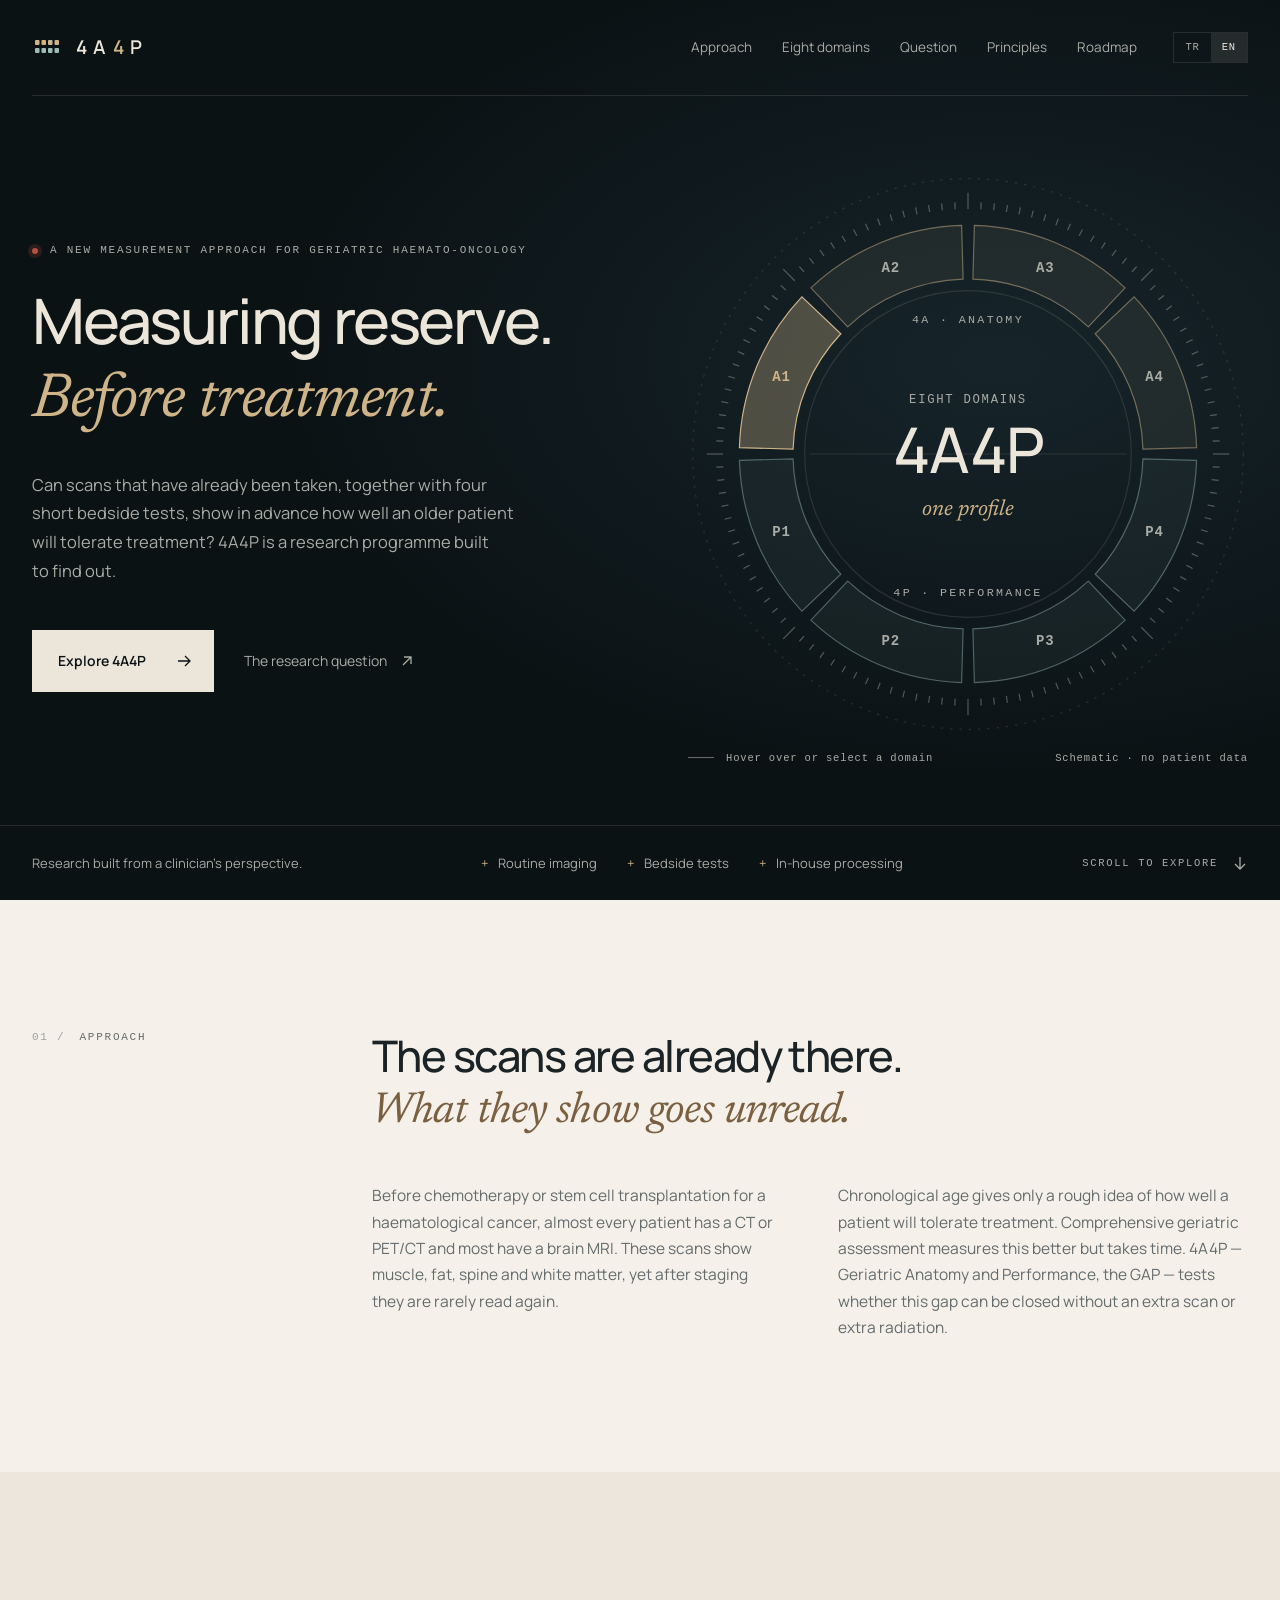
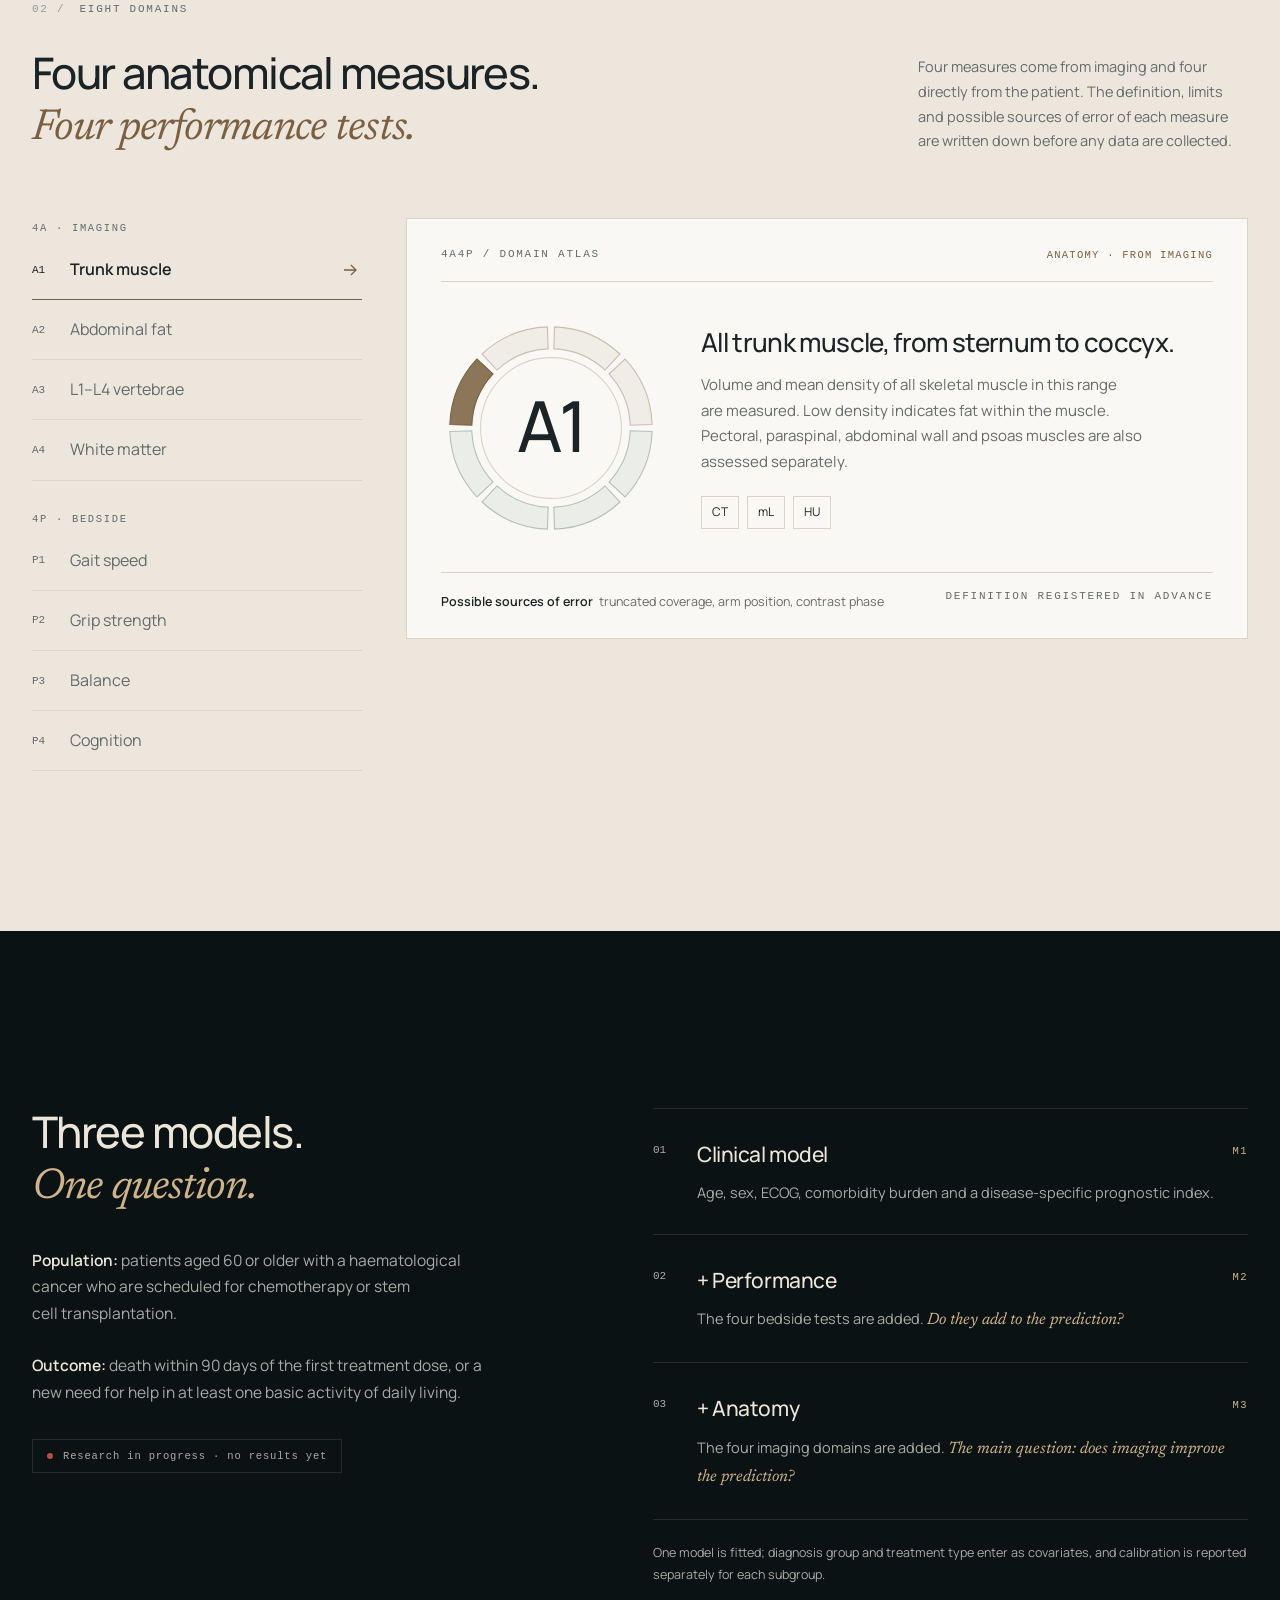
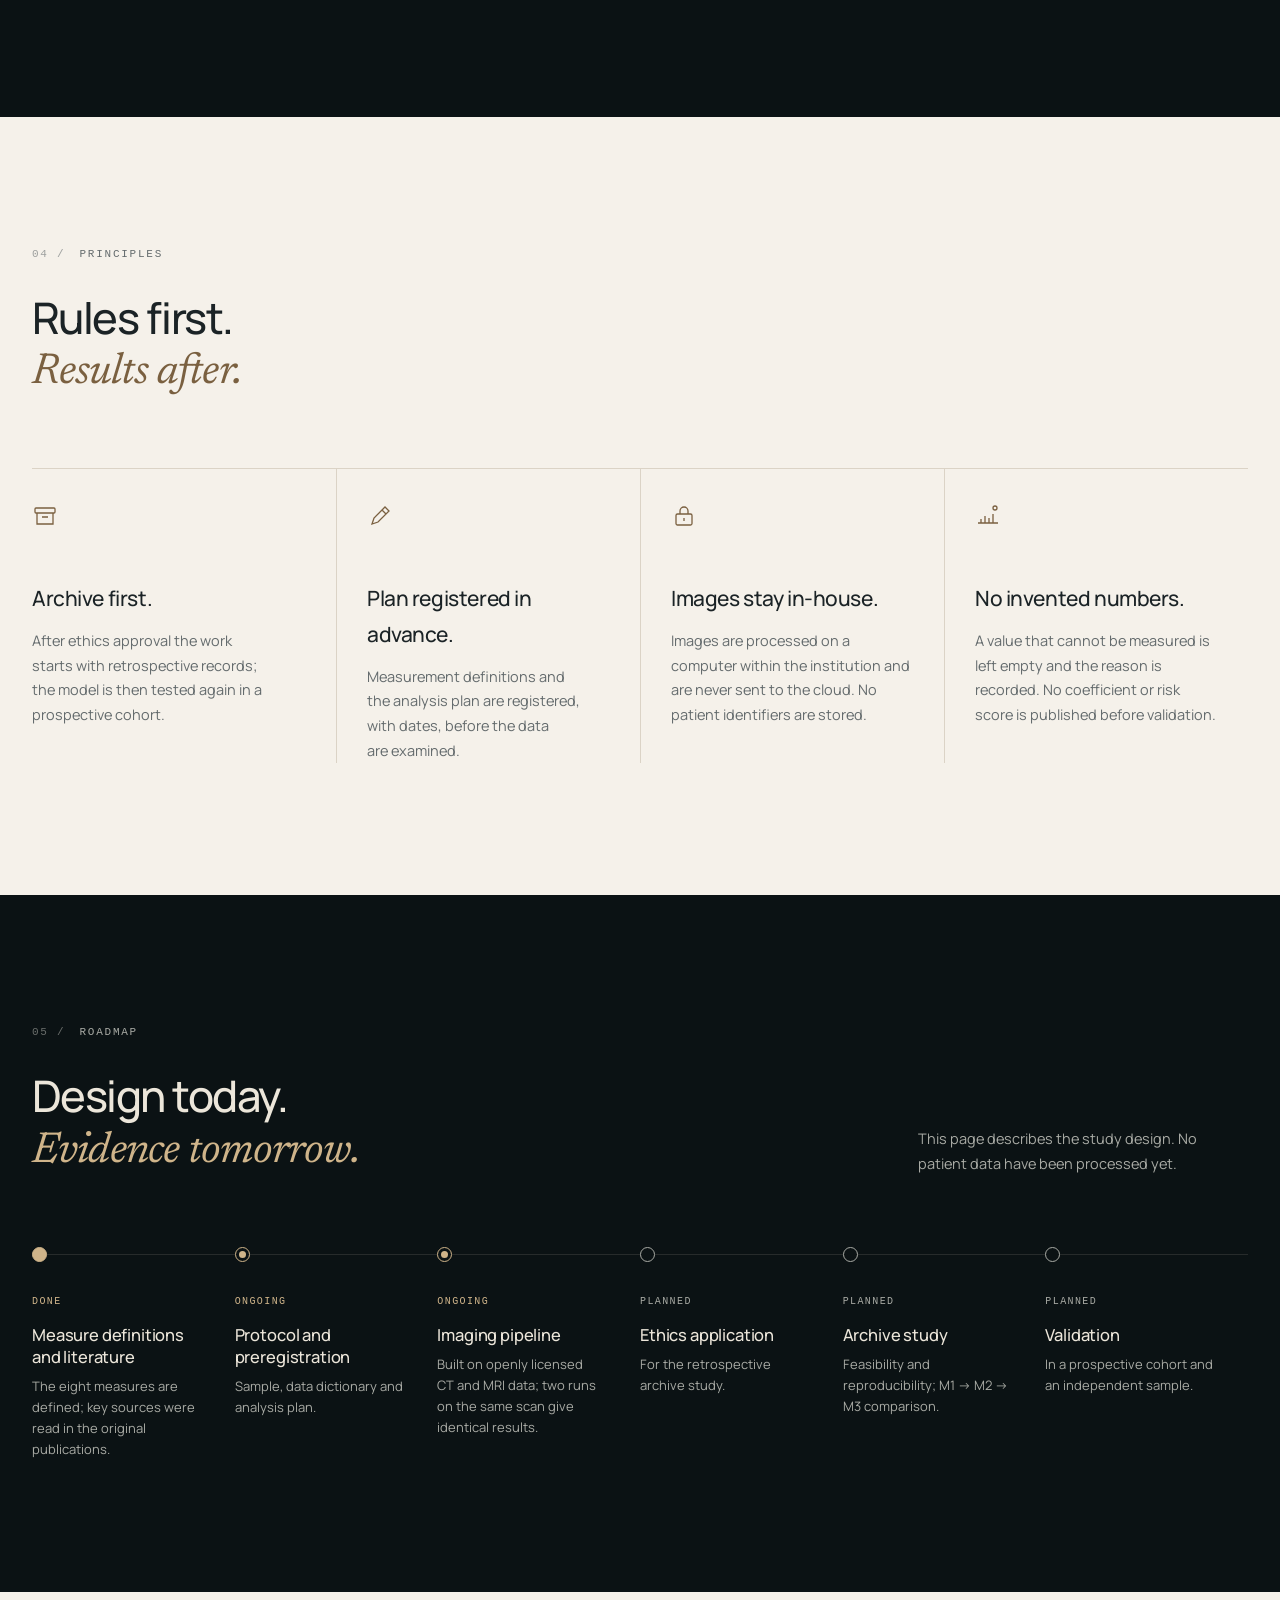
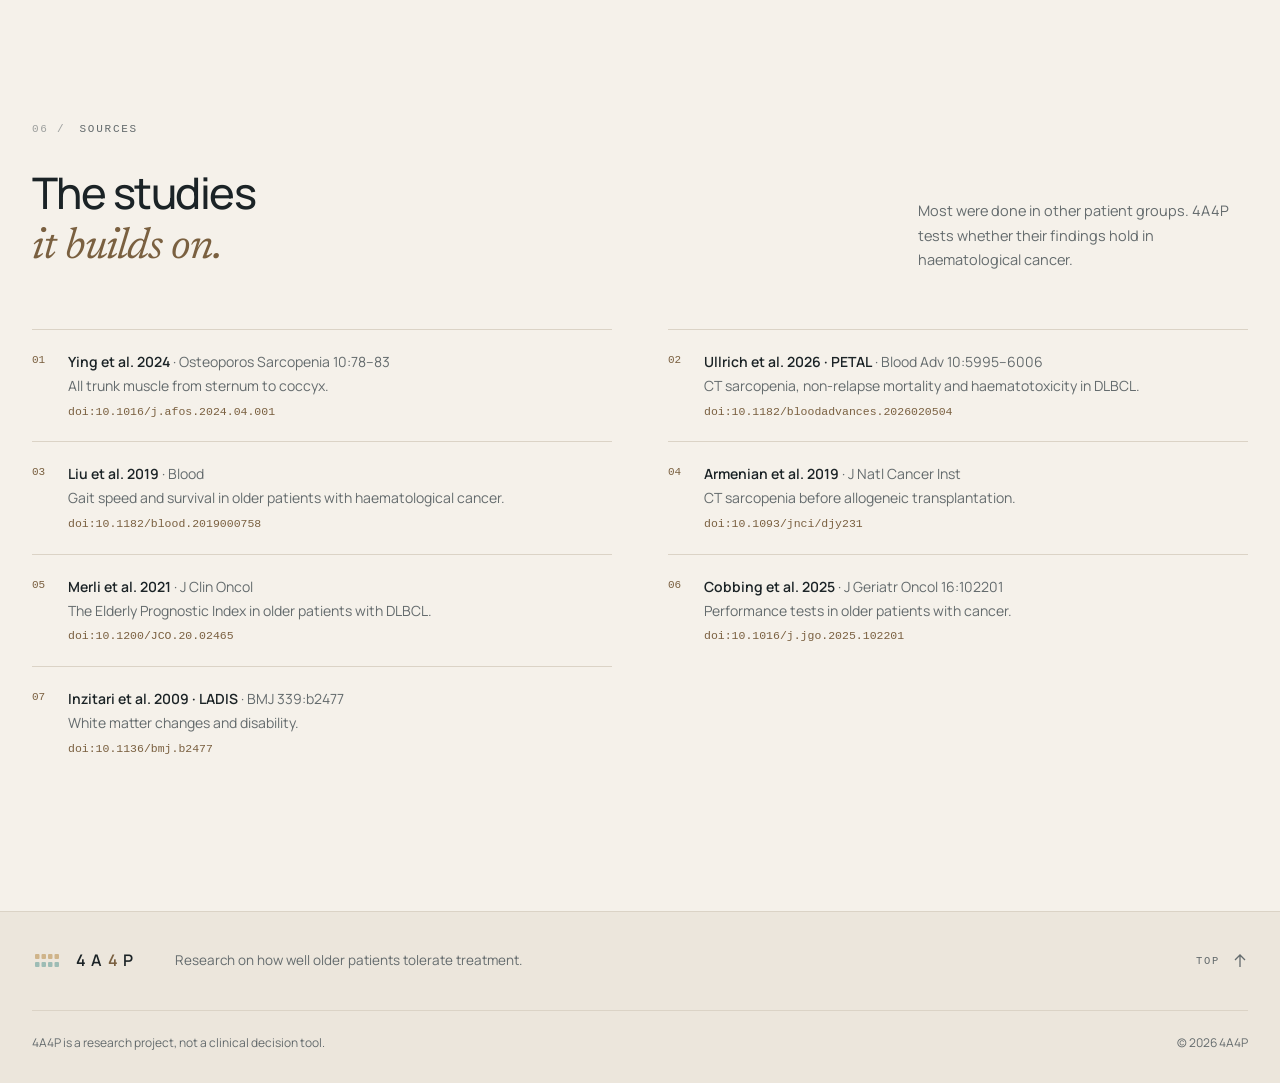
==== commit 5549e0a3: "Paragraflarda son satırda tek kelime kalmasın (text-wrap: pretty + lead'de bölünmez boşluk) Co-Autho" ====
--- a/en/index.html
+++ b/en/index.html
@@ -39,7 +39,7 @@
     <div>
       <p class="label eyebrow reveal">A new measurement approach for geriatric haemato-oncology</p>
       <h1 class="display reveal" style="--d:120ms">Measuring reserve.<em>Before treatment.</em></h1>
-      <p class="lead reveal" style="--d:260ms">Can scans that have already been taken, together with four short bedside tests, show in advance how well an older patient will tolerate treatment? 4A4P is a research programme built to find out.</p>
+      <p class="lead reveal" style="--d:260ms">Can scans that have already been taken, together with four short bedside tests, show in advance how well an older patient will tolerate treatment? 4A4P is a research programme built to find out.</p>
       <div class="cta reveal" style="--d:380ms">
         <a class="btn" href="#alanlar">Explore 4A4P<svg class="arrow" viewBox="0 0 16 16" fill="none" stroke="currentColor" stroke-width="1.3"><path d="M2 8h12M9 3l5 5-5 5"/></svg></a>
         <a class="link" href="#soru">The research question<svg class="arrow" viewBox="0 0 16 16" fill="none" stroke="currentColor" stroke-width="1.3"><path d="M4 12 12 4M5 4h7v7"/></svg></a>
--- a/assets/site.css
+++ b/assets/site.css
@@ -99,6 +99,10 @@
 .eyebrow { color: var(--on-night-2); display: flex; align-items: center; gap: 12px; margin-bottom: 30px; }
 .eyebrow::before { content: ""; width: 6px; height: 6px; border-radius: 50%; background: var(--garnet); box-shadow: 0 0 0 4px rgba(180, 81, 63, 0.18); }
 .hero h1 { font-size: clamp(46px, 5.6vw, 84px); }
+/* "Measuring reserve." TR başlıktan ~%10 uzun: masaüstünde tek satırda kalsın */
+html[lang="en"] .hero h1 { font-size: clamp(42px, 4.9vw, 68px); }
+/* Son satırda tek kelime kalmasın (Chrome/Safari yeni sürümler; eskilerde lead'deki bölünmez boşluk korur) */
+p, .lead { text-wrap: pretty; }
 .hero .lead { margin-top: 34px; max-width: 30em; color: var(--on-night-2); font-size: 16.5px; line-height: 1.75; }
 .cta { display: flex; align-items: center; gap: 30px; margin-top: 44px; flex-wrap: wrap; }
 .btn { display: inline-flex; align-items: center; gap: 30px; padding: 19px 22px 19px 26px; background: var(--on-night); color: var(--night); font-size: 14px; font-weight: 600; transition: background .3s, gap .4s var(--ease); }
